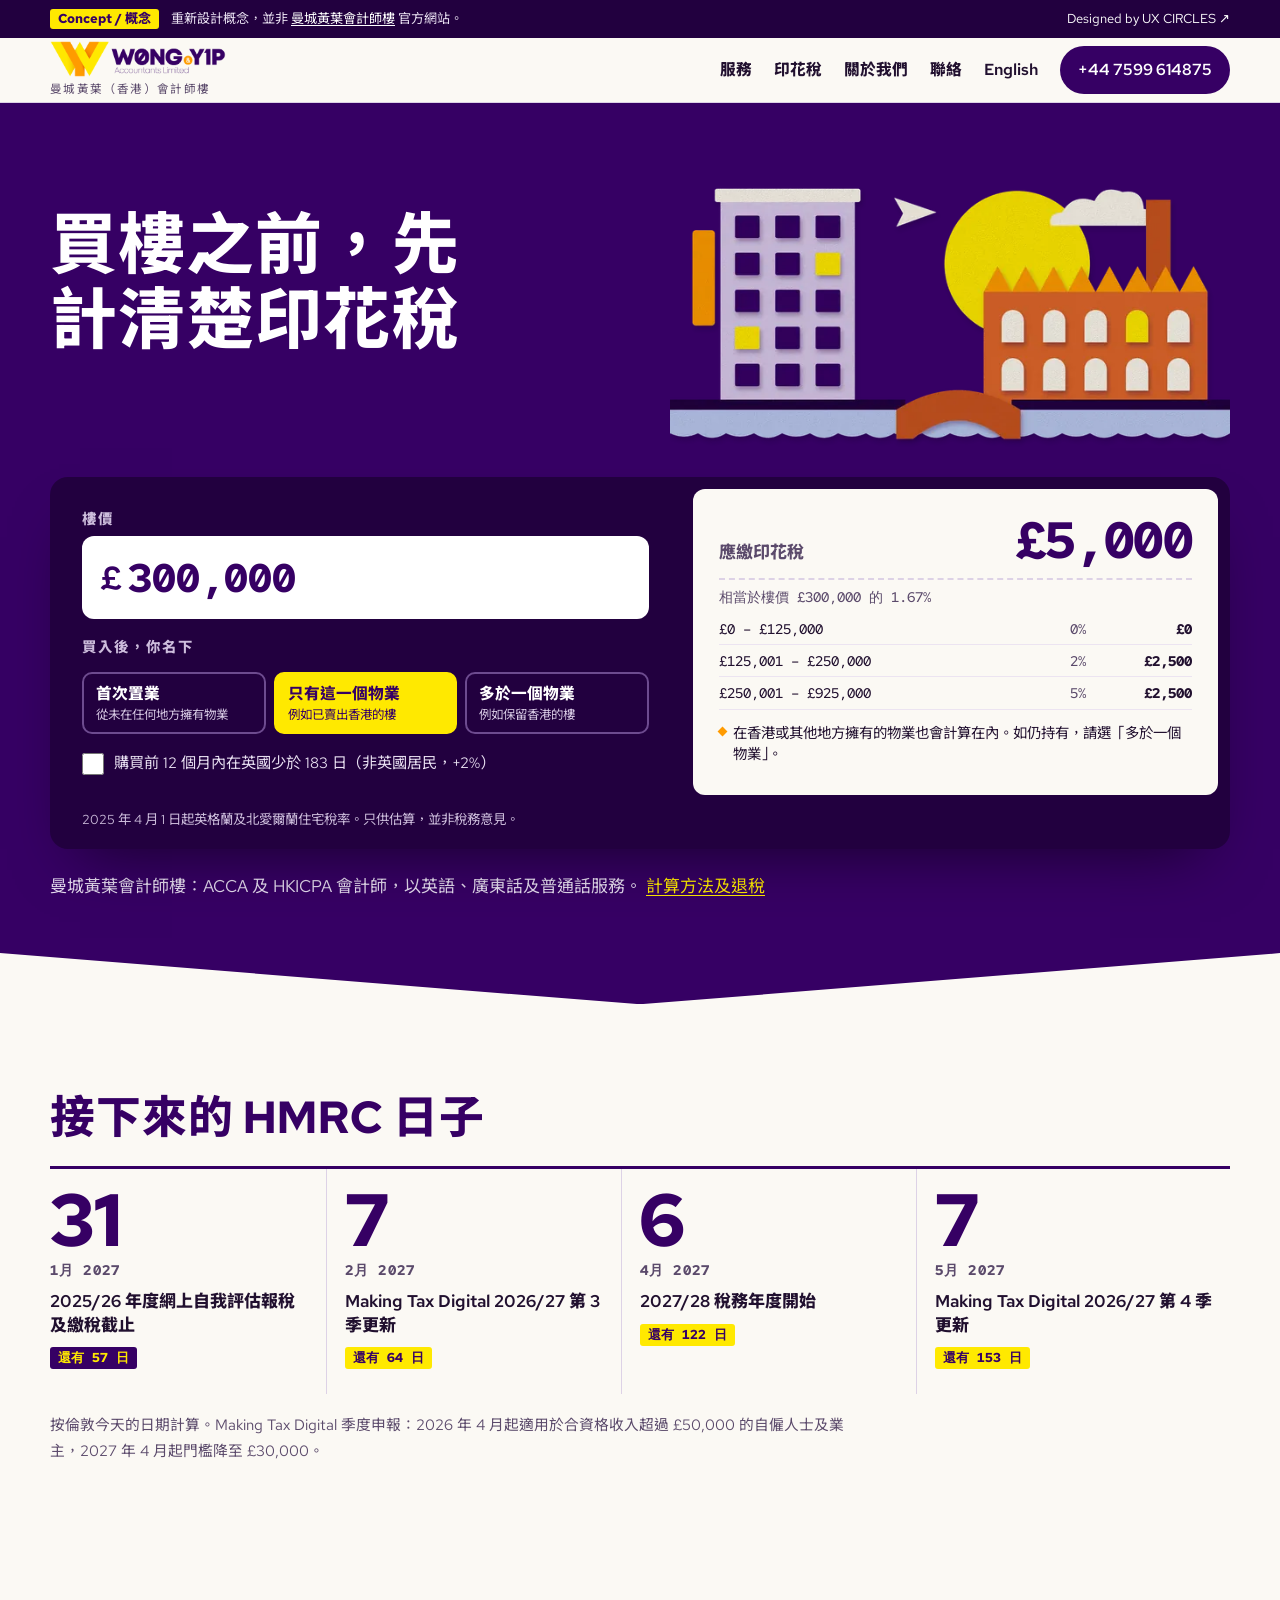
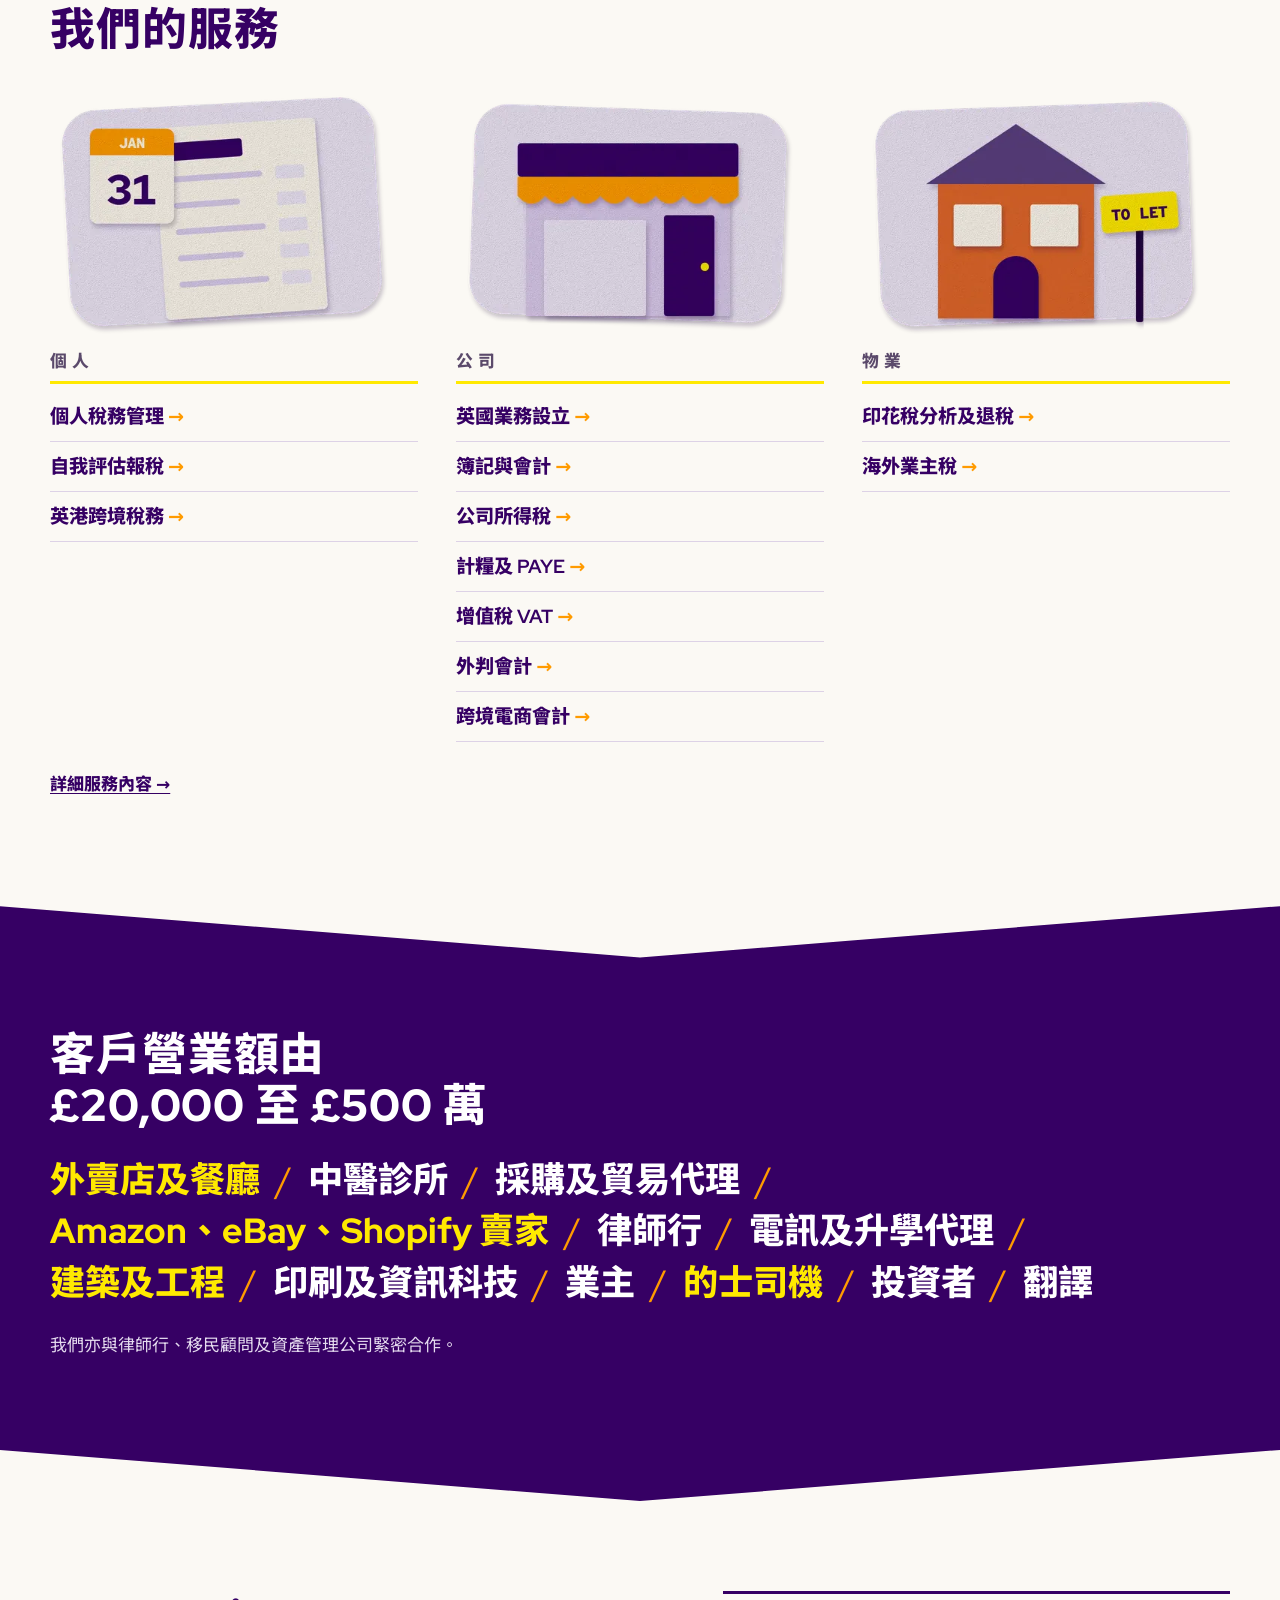
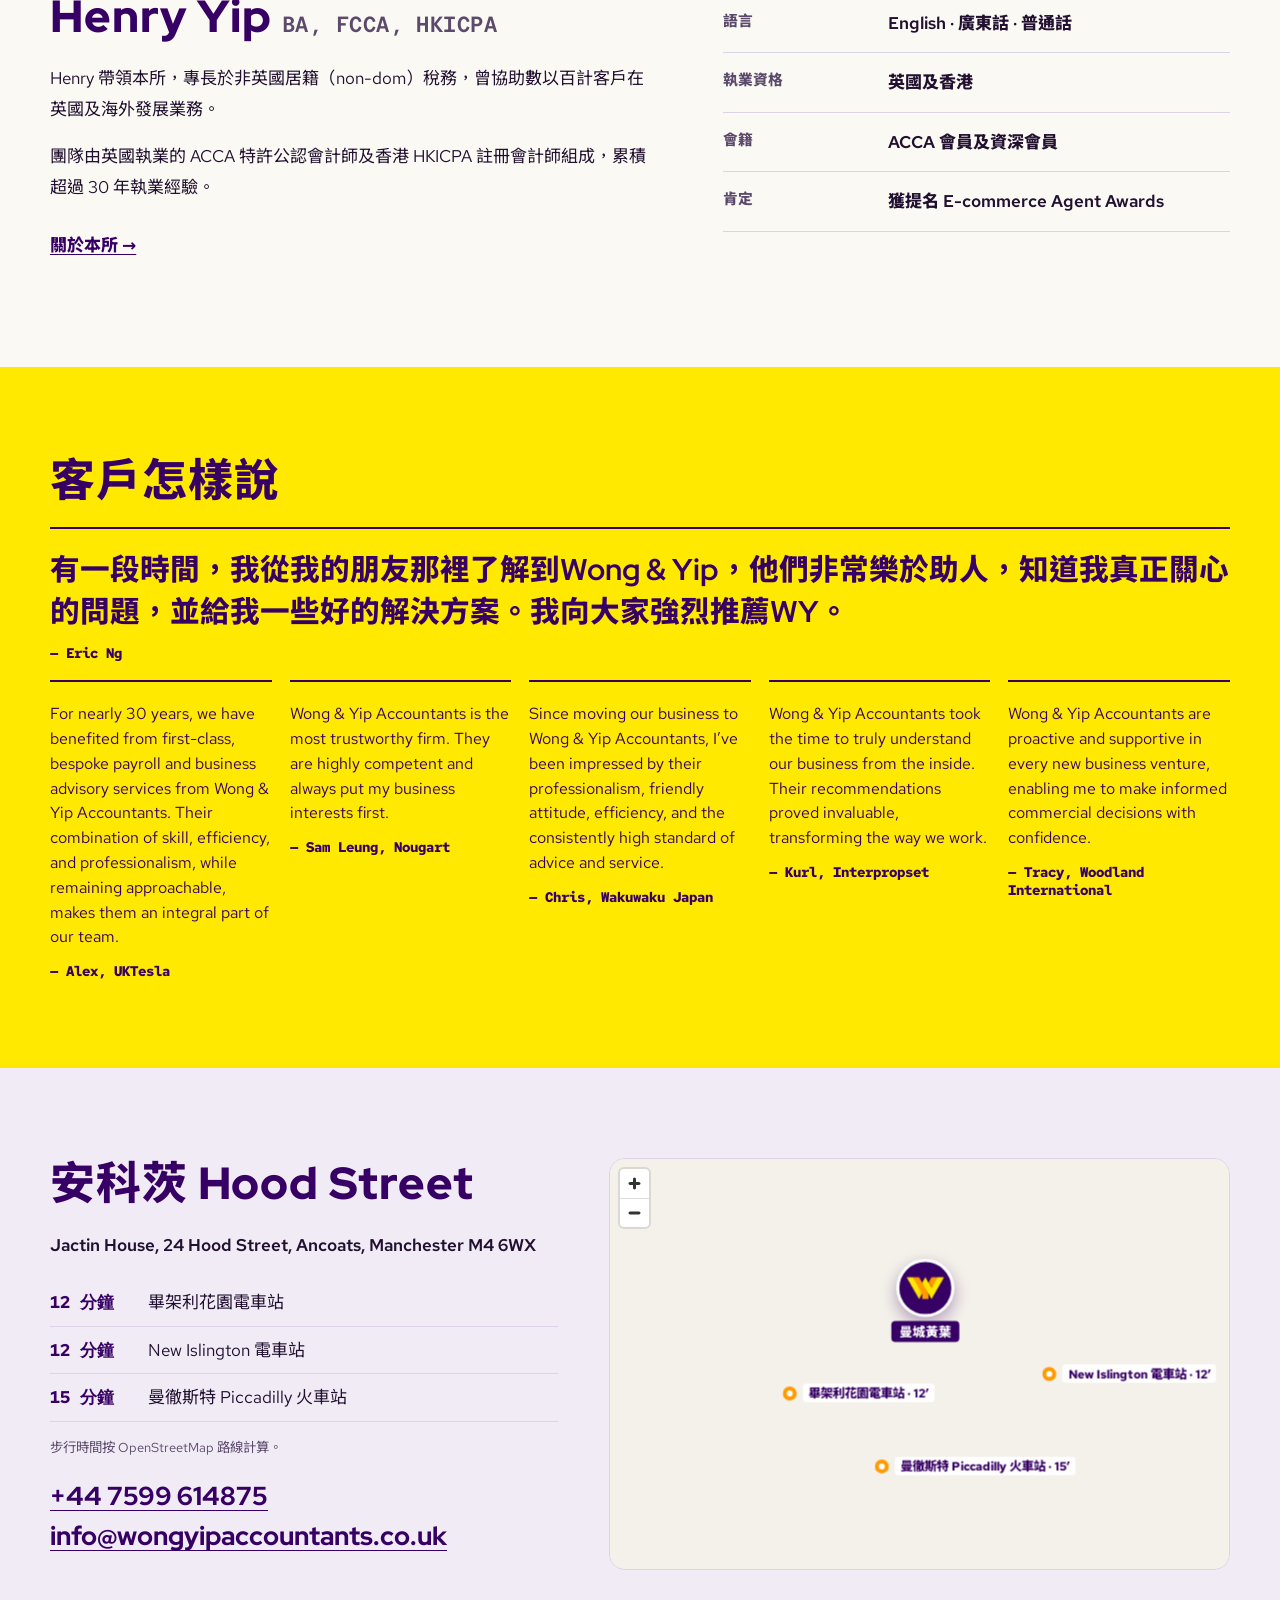
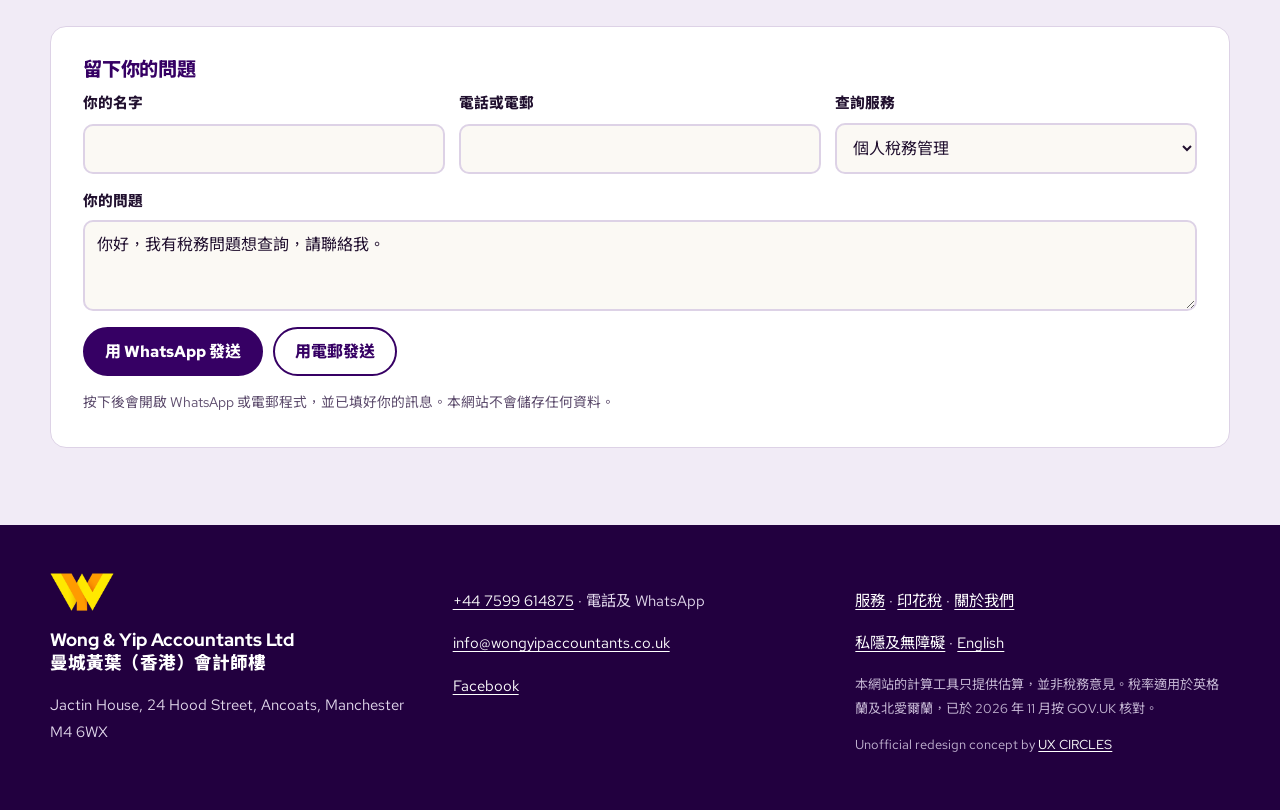
==== index.html @ 3d297b09 "Concept bar: one line on phones, matching the other concepts Co-Authored-By: Claude Opus 5.5 <norepl" ====
<!doctype html>
<html lang="zh-Hant-HK">
<head>
<meta charset="utf-8">
<meta name="viewport" content="width=device-width, initial-scale=1">
<meta name="robots" content="noindex, nofollow">
<title>曼城黃葉（香港）會計師樓 · 印花稅、報稅及會計</title>
<meta name="description" content="位於曼徹斯特 Ancoats 的 ACCA 及 HKICPA 會計師。計算印花稅、查看 HMRC 日子，以英語、廣東話或普通話與我們傾談。">
<link rel="alternate" hreflang="zh-Hant" href="https://uxcircles.github.io/wong-yip/index.html">
<link rel="alternate" hreflang="en" href="https://uxcircles.github.io/wong-yip/en/index.html">
<link rel="icon" type="image/png" href="assets/img/favicon.png">
<link rel="apple-touch-icon" href="assets/img/apple-touch-icon.png">
<meta name="theme-color" content="#360064">
<link rel="preload" href="assets/fonts/redhat-display.woff2" as="font" type="font/woff2" crossorigin>
<link rel="preload" href="assets/fonts/redhat-text.woff2" as="font" type="font/woff2" crossorigin>
<link rel="stylesheet" href="assets/site.css?v=12">
<script defer src="assets/site.js?v=12"></script>
</head>
<body>
<a class="skip" href="#main">跳至內容</a>
<div class="concept" role="note">
  <div class="wrap concept-in">
    <p><span class="concept-tag">Concept / 概念</span><span class="concept-long">重新設計概念，並非 <a href="https://www.wongyipaccountants.co.uk/">曼城黃葉會計師樓</a> 官方網站。</span></p>
    <a class="concept-by" href="https://ux-circles.com/professionals"><span class="concept-by-txt">Designed by </span>UX CIRCLES ↗</a>
  </div>
</div>
<header class="site-head" id="top">
  <div class="wrap head-in">
    <a class="brand" href="index.html" aria-label="曼城黃葉會計師樓 首頁">
      <img src="assets/img/logo.png" width="1000" height="205" alt="Wong &amp; Yip Accountants Limited">
      <span class="brand-zh" lang="zh-Hant">曼城黃葉（香港）會計師樓</span>
    </a>
    <nav class="nav" aria-label="主選單"><a href="services.html">服務</a><a href="stamp-duty.html">印花稅</a><a href="about.html">關於我們</a><a href="index.html#contact">聯絡</a></nav>
    <a class="lang" href="en/" lang="en" hreflang="en">English</a>
    <a class="head-call" href="tel:+447599614875">+44 7599 614875</a>
    <button class="menu-btn" type="button" aria-expanded="false" aria-controls="menu">選單</button>
  </div>
  <div class="menu" id="menu" hidden>
    <nav class="wrap" aria-label="選單">
      <a href="services.html">服務</a><a href="stamp-duty.html">印花稅</a><a href="about.html">關於我們</a><a href="index.html#contact">聯絡</a>
      <a href="en/" lang="en">English</a>
      <a href="tel:+447599614875">致電 +44 7599 614875</a>
      <a href="https://wa.me/447599614875">WhatsApp</a>
    </nav>
  </div>
</header>
<main id="main">
<section class="hero hero-home" aria-labelledby="hero-h">
  <div class="wrap hero-in">
    <h1 id="hero-h">買樓之前，先計清楚印花稅</h1>
    <figure class="hero-illo">
      <img src="assets/img/hk-to-manchester-1000.webp" srcset="assets/img/hk-to-manchester-640.webp 640w, assets/img/hk-to-manchester-1000.webp 1000w, assets/img/hk-to-manchester-1600.webp 1600w" sizes="(min-width: 1021px) 560px, 100vw" width="1000" height="540" alt="剪紙插圖：香港唐樓、一架紙飛機，以及 Rochdale 運河旁的 Ancoats 紅磚紡織廠。" fetchpriority="low">
    </figure>
    <form class="tool" id="sdlt" data-sdlt novalidate>
  <div class="tool-in">
    <label class="price">
      <span class="lbl">樓價</span>
      <span class="price-box"><span aria-hidden="true">£</span><input name="price" inputmode="numeric" autocomplete="off" value="300,000" aria-describedby="sdlt-scope"></span>
    </label>
    <fieldset class="seg">
      <legend class="lbl">買入後，你名下</legend>
      <label><input type="radio" name="type" value="ftb"><span>首次置業<small>從未在任何地方擁有物業</small></span></label>
      <label><input type="radio" name="type" value="home" checked><span>只有這一個物業<small>例如已賣出香港的樓</small></span></label>
      <label><input type="radio" name="type" value="add"><span>多於一個物業<small>例如保留香港的樓</small></span></label>
    </fieldset>
    <label class="check"><input type="checkbox" name="nonres"><span>購買前 12 個月內在英國少於 183 日（非英國居民，+2%）</span></label>
  </div>
  <output class="receipt" aria-live="polite" for="sdlt">
    <span class="r-total"><span>應繳印花稅</span><b data-total>£0</b></span>
    <span class="r-eff" data-eff></span>
    <table><caption class="vh">各級稅款</caption><tbody data-rows></tbody></table>
    <span class="r-notes" data-notes></span>
  </output>
  <p class="tool-scope" id="sdlt-scope">2025 年 4 月 1 日起英格蘭及北愛爾蘭住宅稅率。只供估算，並非稅務意見。</p>
</form>
    <p class="hero-foot">曼城黃葉會計師樓：ACCA 及 HKICPA 會計師，以英語、廣東話及普通話服務。 <a href="stamp-duty.html">計算方法及退稅</a></p>
  </div>
</section>

<section class="dates" aria-labelledby="dates-h">
  <div class="wrap">
    <h2 id="dates-h">接下來的 HMRC 日子</h2>
    <ol class="date-stack" data-deadlines aria-live="polite"></ol>
    <p class="dates-note">按倫敦今天的日期計算。Making Tax Digital 季度申報：2026 年 4 月起適用於合資格收入超過 £50,000 的自僱人士及業主，2027 年 4 月起門檻降至 £30,000。</p>
  </div>
</section>

<section class="svc" aria-labelledby="svc-h">
  <div class="wrap">
    <h2 id="svc-h">我們的服務</h2>
    <div class="svc-grid"><div class="svc-col"><img class="spot" src="assets/img/tax-return-480.webp" srcset="assets/img/tax-return-480.webp 480w, assets/img/tax-return-800.webp 800w" sizes="(min-width: 761px) 340px, 90vw" width="480" height="360" loading="lazy" alt="剪紙插圖：一份報稅表和顯示 1 月 31 日的月曆"><h3>個人</h3><ul><li><a href="services.html#tax">個人稅務管理</a></li><li><a href="services.html#sa">自我評估報稅</a></li><li><a href="services.html#cross">英港跨境稅務</a></li></ul></div><div class="svc-col"><img class="spot" src="assets/img/company-480.webp" srcset="assets/img/company-480.webp 480w, assets/img/company-800.webp 800w" sizes="(min-width: 761px) 340px, 90vw" width="480" height="360" loading="lazy" alt="剪紙插圖：一間有簷篷的小店"><h3>公司</h3><ul><li><a href="services.html#setup">英國業務設立</a></li><li><a href="services.html#books">簿記與會計</a></li><li><a href="services.html#ct">公司所得稅</a></li><li><a href="services.html#payroll">計糧及 PAYE</a></li><li><a href="services.html#vat">增值稅 VAT</a></li><li><a href="services.html#outsourced">外判會計</a></li><li><a href="services.html#ecom">跨境電商會計</a></li></ul></div><div class="svc-col"><img class="spot" src="assets/img/landlord-480.webp" srcset="assets/img/landlord-480.webp 480w, assets/img/landlord-800.webp 800w" sizes="(min-width: 761px) 340px, 90vw" width="480" height="360" loading="lazy" alt="剪紙插圖：一間掛著 TO LET 牌的紅磚屋"><h3>物業</h3><ul><li><a href="services.html#sdlt">印花稅分析及退稅</a></li><li><a href="services.html#nrl">海外業主稅</a></li></ul></div></div>
    <p><a class="more" href="services.html">詳細服務內容</a></p>
  </div>
</section>

<section class="inds" aria-labelledby="inds-h">
  <div class="wrap">
    <h2 id="inds-h">客戶營業額由 £20,000 至 £500 萬</h2>
    <ul class="ind-list"><li>外賣店及餐廳</li><li>中醫診所</li><li>採購及貿易代理</li><li>Amazon、eBay、Shopify 賣家</li><li>律師行</li><li>電訊及升學代理</li><li>建築及工程</li><li>印刷及資訊科技</li><li>業主</li><li>的士司機</li><li>投資者</li><li>翻譯</li></ul>
    <p class="inds-note">我們亦與律師行、移民顧問及資產管理公司緊密合作。</p>
  </div>
</section>

<section class="who" aria-labelledby="who-h">
  <div class="wrap who-grid">
    <div>
      <h2 id="who-h">Henry Yip <span class="creds">BA, FCCA, HKICPA</span></h2>
      <p>Henry 帶領本所，專長於非英國居籍（non-dom）稅務，曾協助數以百計客戶在英國及海外發展業務。</p>
      <p>團隊由英國執業的 ACCA 特許公認會計師及香港 HKICPA 註冊會計師組成，累積超過 30 年執業經驗。</p>
      <p><a class="more" href="about.html">關於本所</a></p>
    </div>
    <dl class="facts">
      <div><dt>語言</dt><dd>English · <span lang="yue-Hant">廣東話</span> · <span lang="zh-Hant">普通話</span></dd></div>
      <div><dt>執業資格</dt><dd>英國及香港</dd></div>
      <div><dt>會籍</dt><dd>ACCA 會員及資深會員</dd></div>
      <div><dt>肯定</dt><dd>獲提名 E-commerce Agent Awards</dd></div>
    </dl>
  </div>
</section>

<section class="quotes" aria-labelledby="q-h">
  <div class="wrap">
    <h2 id="q-h">客戶怎樣說</h2>
    <div class="q-row"><figure class="q q-main"><blockquote lang="zh-Hant">有一段時間，我從我的朋友那裡了解到Wong & Yip，他們非常樂於助人，知道我真正關心的問題，並給我一些好的解決方案。我向大家強烈推薦WY。</blockquote><figcaption>Eric Ng</figcaption></figure><figure class="q"><blockquote lang="en">For nearly 30 years, we have benefited from first-class, bespoke payroll and business advisory services from Wong & Yip Accountants. Their combination of skill, efficiency, and professionalism, while remaining approachable, makes them an integral part of our team.</blockquote><figcaption>Alex, UKTesla</figcaption></figure><figure class="q"><blockquote lang="en">Wong & Yip Accountants is the most trustworthy firm. They are highly competent and always put my business interests first.</blockquote><figcaption>Sam Leung, Nougart</figcaption></figure><figure class="q"><blockquote lang="en">Since moving our business to Wong & Yip Accountants, I’ve been impressed by their professionalism, friendly attitude, efficiency, and the consistently high standard of advice and service.</blockquote><figcaption>Chris, Wakuwaku Japan</figcaption></figure><figure class="q"><blockquote lang="en">Wong & Yip Accountants took the time to truly understand our business from the inside. Their recommendations proved invaluable, transforming the way we work.</blockquote><figcaption>Kurl, Interpropset</figcaption></figure><figure class="q"><blockquote lang="en">Wong & Yip Accountants are proactive and supportive in every new business venture, enabling me to make informed commercial decisions with confidence.</blockquote><figcaption>Tracy, Woodland International</figcaption></figure></div>
  </div>
</section>
<section class="contact" id="contact" aria-labelledby="contact-h">
  <div class="wrap contact-grid">
    <div class="contact-text">
      <h2 id="contact-h">安科茨 Hood Street</h2>
      <p class="addr">Jactin House, 24 Hood Street, Ancoats, Manchester M4 6WX</p>
      <ul class="walks"><li><b>12 分鐘</b> 畢架利花園電車站</li><li><b>12 分鐘</b> New Islington 電車站</li><li><b>15 分鐘</b> 曼徹斯特 Piccadilly 火車站</li></ul>
      <p class="walk-note">步行時間按 OpenStreetMap 路線計算。</p>
      <p class="big-links"><a href="tel:+447599614875">+44 7599 614875</a><a href="mailto:info@wongyipaccountants.co.uk">info@wongyipaccountants.co.uk</a></p>
    </div>
    <div class="map" data-map data-src="assets/vendor/maplibre/maplibre-gl.js" data-css="assets/vendor/maplibre/maplibre-gl.css" data-mapjs="assets/map.js?v=12">
      <div class="map-fallback" aria-hidden="true"><img class="chev pin-chev" src="assets/img/mark.png" width="400" height="238" alt="" aria-hidden="true"><span>Jactin House</span></div>
      <script type="application/json" id="map-data">{"home": [-2.2279647, 53.4843944], "routes": [{"name": "畢架利花園電車站", "min": 12, "kind": "tram", "start": [-2.236904, 53.4802768], "coords": [[-2.23692, 53.48027], [-2.23662, 53.48011], [-2.23663, 53.4801], [-2.2366, 53.48009], [-2.23655, 53.48005], [-2.23651, 53.48007], [-2.23648, 53.48008], [-2.23641, 53.48011], [-2.23637, 53.48012], [-2.23629, 53.48016], [-2.23622, 53.48023], [-2.23601, 53.48039], [-2.23597, 53.48041], [-2.23569, 53.48054], [-2.23526, 53.48075], [-2.23525, 53.48076], [-2.23518, 53.48078], [-2.23513, 53.4808], [-2.23504, 53.48083], [-2.23487, 53.48086], [-2.23468, 53.48086], [-2.23461, 53.48086], [-2.23456, 53.48085], [-2.23453, 53.48084], [-2.23427, 53.48099], [-2.23412, 53.48109], [-2.23408, 53.48111], [-2.23406, 53.48113], [-2.23386, 53.48126], [-2.23384, 53.48128], [-2.23382, 53.4813], [-2.23362, 53.48144], [-2.23369, 53.48147], [-2.23367, 53.48149], [-2.23364, 53.4815], [-2.2336, 53.48153], [-2.23358, 53.48155], [-2.23353, 53.48152], [-2.23281, 53.48201], [-2.23281, 53.48204], [-2.23279, 53.48206], [-2.23277, 53.48208], [-2.23271, 53.48213], [-2.2327, 53.48214], [-2.23267, 53.48214], [-2.23251, 53.48224], [-2.23251, 53.48225], [-2.2325, 53.48225], [-2.23249, 53.48226], [-2.23248, 53.48227], [-2.23225, 53.48243], [-2.23224, 53.48244], [-2.23224, 53.48244], [-2.23222, 53.48245], [-2.23222, 53.48246], [-2.23116, 53.48321], [-2.23113, 53.48325], [-2.23109, 53.48327], [-2.23091, 53.4834], [-2.23089, 53.48342], [-2.23087, 53.48344], [-2.23078, 53.4835], [-2.23076, 53.48352], [-2.23076, 53.48353], [-2.23088, 53.4836], [-2.23084, 53.48362], [-2.23081, 53.48364], [-2.23078, 53.48366], [-2.23075, 53.48368], [-2.23069, 53.48371], [-2.23066, 53.48374], [-2.23062, 53.48376], [-2.23055, 53.48372], [-2.23052, 53.48372], [-2.23023, 53.48392], [-2.23021, 53.48393], [-2.23017, 53.48395], [-2.22995, 53.4841], [-2.22993, 53.48412], [-2.22994, 53.48414], [-2.22993, 53.48414], [-2.22991, 53.48415], [-2.22989, 53.48417], [-2.22988, 53.48418], [-2.22986, 53.48418], [-2.22985, 53.48418], [-2.22963, 53.48432], [-2.22959, 53.48435], [-2.22954, 53.48433], [-2.22951, 53.48435], [-2.22948, 53.48436], [-2.22946, 53.48434], [-2.22916, 53.48417], [-2.22857, 53.48436], [-2.22853, 53.48437], [-2.22785, 53.4846], [-2.22784, 53.48459], [-2.22783, 53.48458], [-2.22781, 53.48456], [-2.22779, 53.48455], [-2.22804, 53.48448]]}, {"name": "New Islington 電車站", "min": 12, "kind": "tram", "start": [-2.2197957, 53.4810431], "coords": [[-2.21978, 53.48103], [-2.22012, 53.48086], [-2.22011, 53.48085], [-2.22014, 53.48083], [-2.22017, 53.48085], [-2.2202, 53.48087], [-2.22023, 53.4809], [-2.22025, 53.48093], [-2.22022, 53.48096], [-2.21994, 53.48112], [-2.22019, 53.48127], [-2.22025, 53.48124], [-2.22029, 53.48126], [-2.22043, 53.48136], [-2.22049, 53.48139], [-2.22049, 53.4814], [-2.22098, 53.48121], [-2.22103, 53.48125], [-2.22108, 53.48128], [-2.22111, 53.48132], [-2.22111, 53.48134], [-2.22111, 53.48136], [-2.2211, 53.48139], [-2.22106, 53.48142], [-2.22108, 53.48144], [-2.22119, 53.48151], [-2.22123, 53.48154], [-2.22141, 53.48159], [-2.2218, 53.48188], [-2.22181, 53.48189], [-2.22182, 53.4819], [-2.22185, 53.48193], [-2.22185, 53.48195], [-2.22189, 53.48197], [-2.22197, 53.48204], [-2.22201, 53.48206], [-2.22207, 53.48212], [-2.2224, 53.48235], [-2.22273, 53.48258], [-2.22274, 53.4826], [-2.22274, 53.48262], [-2.22273, 53.48264], [-2.22272, 53.48266], [-2.22271, 53.48267], [-2.22276, 53.4827], [-2.22287, 53.48276], [-2.2231, 53.48289], [-2.22326, 53.48298], [-2.22329, 53.483], [-2.22332, 53.48298], [-2.22335, 53.48297], [-2.22338, 53.48297], [-2.22342, 53.48298], [-2.22401, 53.48325], [-2.22419, 53.48311], [-2.22422, 53.48308], [-2.22435, 53.4831], [-2.2248, 53.48329], [-2.22479, 53.4833], [-2.22483, 53.4833], [-2.22494, 53.48335], [-2.22502, 53.4834], [-2.22506, 53.48344], [-2.22528, 53.48354], [-2.22561, 53.48367], [-2.22564, 53.48368], [-2.22568, 53.48369], [-2.22571, 53.48369], [-2.22576, 53.48369], [-2.22594, 53.4837], [-2.22598, 53.48369], [-2.22598, 53.48371], [-2.22587, 53.48386], [-2.22592, 53.4839], [-2.22595, 53.48393], [-2.22602, 53.484], [-2.22629, 53.48427], [-2.22659, 53.48454], [-2.22661, 53.48457], [-2.22668, 53.48455], [-2.22742, 53.48429], [-2.22747, 53.48434], [-2.22748, 53.48433], [-2.22751, 53.48432], [-2.22754, 53.48431], [-2.22756, 53.4843], [-2.22779, 53.48455], [-2.22804, 53.48448]]}, {"name": "曼徹斯特 Piccadilly 火車站", "min": 15, "kind": "rail", "start": [-2.2308334, 53.4774198], "coords": [[-2.23079, 53.47741], [-2.23079, 53.47742], [-2.23069, 53.47757], [-2.23092, 53.47765], [-2.23101, 53.47768], [-2.23125, 53.47777], [-2.2314, 53.47781], [-2.2314, 53.47781], [-2.23156, 53.47787], [-2.23165, 53.4779], [-2.23172, 53.47794], [-2.23174, 53.47795], [-2.23178, 53.47799], [-2.23181, 53.47806], [-2.23183, 53.47815], [-2.23185, 53.47824], [-2.23186, 53.47833], [-2.23193, 53.47844], [-2.23197, 53.4785], [-2.23206, 53.47856], [-2.23221, 53.47866], [-2.2323, 53.4787], [-2.23241, 53.47879], [-2.23247, 53.47885], [-2.23251, 53.4789], [-2.23253, 53.47894], [-2.23256, 53.47898], [-2.23257, 53.479], [-2.2326, 53.47904], [-2.23263, 53.47907], [-2.23263, 53.47908], [-2.23264, 53.47909], [-2.23271, 53.47917], [-2.23307, 53.47962], [-2.23309, 53.47963], [-2.2331, 53.47966], [-2.23311, 53.47966], [-2.23326, 53.4798], [-2.23344, 53.47998], [-2.23346, 53.48], [-2.23347, 53.48001], [-2.23348, 53.48002], [-2.2335, 53.48005], [-2.23383, 53.48035], [-2.23405, 53.48056], [-2.23419, 53.48067], [-2.23426, 53.48073], [-2.23427, 53.48073], [-2.23431, 53.48076], [-2.23429, 53.48078], [-2.234, 53.48101], [-2.23396, 53.48103], [-2.23392, 53.48105], [-2.23339, 53.48127], [-2.23341, 53.48128], [-2.23341, 53.4813], [-2.23341, 53.48134], [-2.23341, 53.48137], [-2.23341, 53.48139], [-2.23337, 53.48144], [-2.23336, 53.48145], [-2.23339, 53.48147], [-2.23332, 53.48151], [-2.2327, 53.48195], [-2.23266, 53.48195], [-2.23264, 53.48196], [-2.23261, 53.48199], [-2.23257, 53.48202], [-2.23255, 53.48204], [-2.23255, 53.48206], [-2.23211, 53.48237], [-2.23211, 53.48237], [-2.2321, 53.48238], [-2.23208, 53.4824], [-2.23207, 53.4824], [-2.23156, 53.48276], [-2.23156, 53.48276], [-2.23155, 53.48276], [-2.23153, 53.48278], [-2.23152, 53.48278], [-2.23098, 53.48318], [-2.23096, 53.48319], [-2.23094, 53.48321], [-2.23063, 53.48342], [-2.23057, 53.48342], [-2.23053, 53.48345], [-2.23049, 53.48347], [-2.23046, 53.4835], [-2.23042, 53.48352], [-2.23038, 53.48355], [-2.23035, 53.48357], [-2.23032, 53.48359], [-2.23045, 53.48367], [-2.23045, 53.48369], [-2.23016, 53.48387], [-2.23013, 53.48389], [-2.2301, 53.48391], [-2.23008, 53.48392], [-2.23006, 53.48393], [-2.22987, 53.48406], [-2.22985, 53.48407], [-2.22981, 53.48407], [-2.2298, 53.48406], [-2.22979, 53.48407], [-2.22977, 53.48408], [-2.22974, 53.4841], [-2.22974, 53.48411], [-2.22975, 53.48413], [-2.22949, 53.4843], [-2.22951, 53.48431], [-2.22954, 53.48433], [-2.22951, 53.48435], [-2.22948, 53.48436], [-2.22946, 53.48434], [-2.22916, 53.48417], [-2.22857, 53.48436], [-2.22853, 53.48437], [-2.22785, 53.4846], [-2.22784, 53.48459], [-2.22783, 53.48458], [-2.22781, 53.48456], [-2.22779, 53.48455], [-2.22804, 53.48448]]}], "label": "曼城黃葉", "mark": "assets/img/mark.png"}</script>
    </div>
  </div>
  <div class="wrap">
    <form class="ask" data-ask novalidate>
      <h3>留下你的問題</h3>
      <div class="ask-grid">
        <label>你的名字<input name="name" autocomplete="name" required></label>
        <label>電話或電郵<input name="reach" autocomplete="tel" required></label>
        <label>查詢服務<select name="topic"><option>個人稅務管理</option><option>自我評估報稅</option><option>英港跨境稅務</option><option>英國業務設立</option><option>簿記與會計</option><option>公司所得稅</option><option>計糧及 PAYE</option><option>增值稅 VAT</option><option>外判會計</option><option>跨境電商會計</option><option>印花稅分析及退稅</option><option>海外業主稅</option></select></label>
        <label class="wide">你的問題<textarea name="msg" rows="3" required>你好，我有稅務問題想查詢，請聯絡我。</textarea></label>
      </div>
      <p class="ask-err" data-err hidden>請填寫名字、聯絡方法及問題。</p>
      <div class="ask-btns">
        <button type="submit" name="via" value="wa">用 WhatsApp 發送</button>
        <button type="submit" name="via" value="mail" class="ghost">用電郵發送</button>
      </div>
      <p class="ask-note">按下後會開啟 WhatsApp 或電郵程式，並已填好你的訊息。本網站不會儲存任何資料。</p>
    </form>
  </div>
</section>
</main>
<footer class="foot">
  <div class="wrap foot-grid">
    <div>
      <img class="chev foot-chev" src="assets/img/mark.png" width="400" height="238" alt="" aria-hidden="true">
      <p class="foot-name">Wong &amp; Yip Accountants Ltd<br><span lang="zh-Hant">曼城黃葉（香港）會計師樓</span></p>
      <p>Jactin House, 24 Hood Street, Ancoats, Manchester M4 6WX</p>
    </div>
    <div>
      <p><a href="tel:+447599614875">+44 7599 614875</a> · 電話及 WhatsApp</p>
      <p><a href="mailto:info@wongyipaccountants.co.uk">info@wongyipaccountants.co.uk</a></p>
      <p><a href="https://www.facebook.com/wongyipaccountants">Facebook</a></p>
    </div>
    <div>
      <p><a href="services.html">服務</a> · <a href="stamp-duty.html">印花稅</a> · <a href="about.html">關於我們</a></p>
      <p><a href="privacy.html">私隱及無障礙</a> · <a href="en/" lang="en">English</a></p>
      <p class="foot-small">本網站的計算工具只提供估算，並非稅務意見。稅率適用於英格蘭及北愛爾蘭，已於 2026 年 11 月按 GOV.UK 核對。</p>
      <p class="foot-small">Unofficial redesign concept by <a href="https://ux-circles.com/professionals">UX CIRCLES</a></p>
    </div>
  </div>
</footer>
<nav class="mbar" aria-label="快捷操作">
  <a href="tel:+447599614875">致電</a>
  <a href="https://wa.me/447599614875">WhatsApp</a>
  <a href="mailto:info@wongyipaccountants.co.uk">電郵</a>
</nav>
</body>
</html>
---- assets/site.css ----
/* Wong & Yip concept. Colours from the firm's own logo:
   purple wordmark #360064, yellow chevron #ffe900, orange Y #ff9b00. */
@font-face { font-family: "Red Hat Display"; src: url("fonts/redhat-display.woff2") format("woff2"); font-weight: 400 900; font-display: swap; }
@font-face { font-family: "Red Hat Text"; src: url("fonts/redhat-text.woff2") format("woff2"); font-weight: 400 700; font-display: swap; }
@font-face { font-family: "Red Hat Mono"; src: url("fonts/redhat-mono.woff2") format("woff2"); font-weight: 400 700; font-display: swap; }
@font-face { font-family: "Chiron Hei HK"; src: url("fonts/chiron-hei-hk-400.woff2") format("woff2"); font-weight: 400; font-display: swap; }
@font-face { font-family: "Chiron Hei HK"; src: url("fonts/chiron-hei-hk-800.woff2") format("woff2"); font-weight: 700 900; font-display: swap; }

:root {
  --purple: #360064;
  --purple-2: #4a1680;
  --purple-deep: #22003f;
  --yellow: #ffe900;
  --orange: #ff9b00;
  --paper: #fbf9f4;
  --lilac: #f1ebf6;
  --text: #21102f;
  --muted: #5b4a6b;
  --line: #ddd2e6;
  --display: "Red Hat Display", "Chiron Hei HK", system-ui, sans-serif;
  --body: "Red Hat Text", "Chiron Hei HK", system-ui, sans-serif;
  --mono: "Red Hat Mono", ui-monospace, monospace;
  --head-h: 64px;
  --notch: clamp(22px, 4vw, 56px);
}
*, *::before, *::after { box-sizing: border-box; }
html, body { overflow-x: clip; }
html { scroll-padding-top: calc(var(--head-h) + 12px); -webkit-text-size-adjust: 100%; }
body { margin: 0; background: var(--paper); color: var(--text); font: 400 1.0625rem/1.65 var(--body); }
:lang(zh-Hant) body, html[lang^="zh"] body { line-height: 1.8; }
img { max-width: 100%; height: auto; }
a { color: var(--purple); text-underline-offset: .18em; text-decoration-thickness: 1px; }
a:hover { text-decoration-thickness: 2px; }
:focus-visible { outline: 3px solid var(--orange); outline-offset: 2px; border-radius: 2px; }
h1, h2, h3 { font-family: var(--display); line-height: 1.12; margin: 0 0 .5em; letter-spacing: -.01em; color: var(--purple); text-wrap: balance; }
h1 { font-weight: 900; }
h2 { font-weight: 850; font-size: clamp(1.7rem, 1.2rem + 2.2vw, 2.8rem); }
h3 { font-weight: 800; font-size: 1.2rem; }
html[lang^="zh"] h1, html[lang^="zh"] h2 { letter-spacing: .02em; }
.wrap { width: min(1180px, 100% - 32px); margin-inline: auto; }
.skip { position: absolute; left: 8px; top: -60px; z-index: 50; background: var(--yellow); color: var(--purple); padding: 10px 14px; font-weight: 700; }
.skip:focus { top: 8px; }
.vh { position: absolute; width: 1px; height: 1px; overflow: hidden; clip: rect(0 0 0 0); white-space: nowrap; }

/* concept bar: scrolls away */
.concept { background: var(--purple-deep); color: #ece3f4; font-size: .82rem; line-height: 1.4; }
.concept-in { display: flex; align-items: center; justify-content: space-between; gap: 16px; min-height: 38px; }
.concept-in p { margin: 0; display: flex; align-items: center; gap: 12px; min-width: 0; }
.concept a { color: #fff; }
.concept-tag { background: var(--yellow); color: var(--purple); font-weight: 700; padding: 1px 8px; border-radius: 3px; white-space: nowrap; }
.concept-by { white-space: nowrap; text-decoration: none; }
.concept-by:hover { text-decoration: underline; }

/* header */
.site-head { position: sticky; top: 0; z-index: 30; background: var(--paper); border-bottom: 1px solid var(--line); }
.head-in { display: flex; align-items: center; gap: 22px; min-height: var(--head-h); }
.brand { display: flex; flex-direction: column; text-decoration: none; margin-right: auto; }
.brand img { width: 176px; display: block; }
.brand-zh { font-size: .72rem; color: var(--muted); letter-spacing: .12em; margin-top: 2px; }
.nav { display: flex; gap: 22px; }
.nav a, .lang { font-weight: 600; text-decoration: none; color: var(--text); font-size: .98rem; }
.nav a[aria-current] { box-shadow: inset 0 -3px 0 var(--yellow); }
.nav a:hover, .lang:hover { color: var(--purple); box-shadow: inset 0 -3px 0 var(--orange); }
.head-call { background: var(--purple); color: #fff; text-decoration: none; font-weight: 700; padding: 10px 18px; border-radius: 999px; font-family: var(--display); font-size: 1rem; white-space: nowrap; }
.head-call:hover { background: var(--purple-2); }
.menu-btn { display: none; font: 700 .95rem var(--body); background: none; border: 2px solid var(--purple); color: var(--purple); border-radius: 999px; padding: 8px 16px; min-height: 44px; cursor: pointer; }
.menu { border-top: 1px solid var(--line); background: var(--paper); }
.menu nav { display: grid; padding: 8px 0 16px; }
.menu a { padding: 12px 0; font: 700 1.15rem var(--display); color: var(--purple); text-decoration: none; border-bottom: 1px solid var(--line); }

/* the chevron device */
.chev { display: block; }

/* hero: the calculator is the first screen */
.hero, .page-head { position: relative; background: var(--purple); color: #fff; overflow: hidden;
  clip-path: polygon(0 0, 100% 0, 100% calc(100% - var(--notch)), 50% 100%, 0 calc(100% - var(--notch))); }
.hero { padding: clamp(28px, 4vw, 56px) 0 calc(var(--notch) + clamp(28px, 4vw, 52px)); }
.hero-chev { position: absolute; width: clamp(240px, 36vw, 520px); right: max(-60px, -4vw); top: -4%; opacity: 1; pointer-events: none; }
.hero h1, .page-head h1 { color: #fff; font-size: clamp(2.1rem, 1.3rem + 3.6vw, 4.4rem); max-width: 15ch; position: relative; }
html[lang^="zh"] .hero h1 { max-width: 11em; }
.hero-in { position: relative; }
.hero-foot { margin: 22px 0 0; color: #e5dbef; max-width: 75ch; }
.hero-foot a, .page-head a { color: var(--yellow); }

.page-head { padding: clamp(36px, 6vw, 80px) 0 calc(var(--notch) + clamp(32px, 5vw, 64px)); }
.page-head .lede { font-size: clamp(1.1rem, 1rem + .5vw, 1.35rem); max-width: 46ch; color: #eee6f6; position: relative; }

/* tool */
.tool { display: grid; grid-template-columns: minmax(0, 1.15fr) minmax(0, 1fr); gap: 0; margin-top: clamp(18px, 3vw, 34px); position: relative;
  background: var(--purple-deep); border-radius: 18px; box-shadow: 0 30px 60px -30px rgba(0,0,0,.6); }
.tool-in { padding: clamp(18px, 3vw, 32px); display: grid; gap: 18px; align-content: start; }
.lbl { display: block; font: 700 .82rem var(--body); letter-spacing: .08em; text-transform: uppercase; color: #cdbddc; margin-bottom: 8px; }
html[lang^="zh"] .lbl { letter-spacing: .14em; font-size: .9rem; }
.price-box { display: flex; align-items: center; gap: 6px; background: #fff; border-radius: 12px; padding: 0 16px; border: 3px solid transparent; }
.price-box:focus-within { border-color: var(--yellow); }
.price-box span { font: 800 2rem var(--display); color: var(--purple); }
.price-box input { border: 0; outline: 0; width: 100%; min-width: 0; font: 700 clamp(1.8rem, 1.4rem + 1.4vw, 2.5rem)/1 var(--mono); color: var(--purple); padding: 12px 0; background: transparent; }
.seg { border: 0; padding: 0; margin: 0; min-width: 0; }
.seg { display: grid; grid-template-columns: repeat(3, minmax(0, 1fr)); gap: 8px; }
.seg legend { grid-column: 1 / -1; padding: 0; float: left; width: 100%; }
.seg label { position: relative; }
.seg input { position: absolute; opacity: 0; inset: 0; }
.seg span { display: flex; flex-direction: column; justify-content: center; height: 100%; min-height: 56px; padding: 10px 12px; border-radius: 10px; border: 2px solid #6d4b8f; color: #fff; font-weight: 700; line-height: 1.25; cursor: pointer; font-size: .98rem; }
.seg small { display: block; font-weight: 400; font-size: .78rem; color: #d6c8e3; margin-top: 3px; }
.seg input:checked + span { background: var(--yellow); border-color: var(--yellow); color: var(--purple); }
.seg input:checked + span small { color: var(--purple); }
.seg input:focus-visible + span { outline: 3px solid var(--orange); outline-offset: 2px; }
.check { display: flex; gap: 10px; align-items: flex-start; color: #e9e0f2; font-size: .95rem; line-height: 1.45; cursor: pointer; }
.check input { width: 22px; height: 22px; flex: none; margin: 1px 0 0; accent-color: var(--yellow); }

.receipt { display: flex; flex-direction: column; background: var(--paper); color: var(--text); margin: 12px; border-radius: 12px; padding: clamp(16px, 2.4vw, 26px);
  position: relative; background-image: radial-gradient(circle at 50% 0, transparent 0) ; }
.receipt::after { content: ""; position: absolute; left: 14px; right: 14px; bottom: -6px; height: 12px;
  background: linear-gradient(-45deg, transparent 6px, var(--paper) 0) 0 0 / 12px 12px repeat-x, linear-gradient(45deg, transparent 6px, var(--paper) 0) 0 0 / 12px 12px repeat-x; display: none; }
.r-total { display: flex; justify-content: space-between; align-items: baseline; gap: 12px; flex-wrap: wrap; border-bottom: 2px dashed var(--line); padding-bottom: 10px; }
.r-total span { font-weight: 700; color: var(--muted); }
.r-total b { font: 700 clamp(2.2rem, 1.6rem + 2vw, 3.2rem)/1 var(--mono); color: var(--purple); letter-spacing: -.03em; }
.r-eff { font: 500 .88rem var(--mono); color: var(--muted); margin: 8px 0 6px; }
.receipt table { width: 100%; border-collapse: collapse; font: 500 .9rem/1.35 var(--mono); }
.receipt td { padding: 6px 0; border-bottom: 1px solid #ece4f1; vertical-align: top; }
.receipt td:nth-child(2) { text-align: right; color: var(--muted); padding-inline: 10px; white-space: nowrap; }
.receipt td:last-child { text-align: right; font-weight: 700; white-space: nowrap; }
.r-notes { display: grid; gap: 8px; margin-top: 12px; font-size: .9rem; line-height: 1.5; }
.r-notes p { margin: 0; padding-left: 14px; position: relative; }
.r-notes p::before { content: ""; position: absolute; left: 0; top: .45em; width: 7px; height: 7px; background: var(--orange); transform: rotate(45deg); }
.tool-scope { grid-column: 1 / -1; margin: 0; padding: 0 clamp(18px, 3vw, 32px) 18px; font-size: .84rem; color: #cdbddc; }

/* deadlines */
.dates { padding: clamp(48px, 7vw, 88px) 0 clamp(36px, 5vw, 60px); }
.date-stack { list-style: none; padding: 0; margin: 24px 0 0; display: grid; grid-template-columns: repeat(4, minmax(0, 1fr)); gap: 0; border-top: 3px solid var(--purple); }
.date-stack li { padding: 18px 18px 22px 0; border-right: 1px solid var(--line); margin-right: 18px; }
.date-stack li:last-child { border-right: 0; margin-right: 0; }
.d-day { display: block; font: 900 clamp(3rem, 2.2rem + 3vw, 5rem)/.9 var(--display); color: var(--purple); }
.d-mon { display: block; font: 700 .9rem var(--mono); text-transform: uppercase; letter-spacing: .08em; color: var(--muted); margin: 6px 0 10px; }
.d-what { display: block; font-weight: 600; line-height: 1.4; }
.d-left { display: inline-block; margin-top: 10px; background: var(--yellow); color: var(--purple); font: 700 .82rem var(--mono); padding: 2px 8px; border-radius: 3px; }
.date-stack li:first-child .d-left { background: var(--purple); color: var(--yellow); }
.dates-note { color: var(--muted); font-size: .92rem; max-width: 80ch; margin-top: 18px; }

/* services overview */
.svc { padding: clamp(36px, 5vw, 64px) 0 clamp(56px, 7vw, 96px); }
.svc-grid { display: grid; grid-template-columns: repeat(3, minmax(0, 1fr)); gap: clamp(20px, 3vw, 44px); margin-top: 20px; }
.svc-col h3 { font-size: 1.05rem; text-transform: uppercase; letter-spacing: .1em; color: var(--muted); border-bottom: 3px solid var(--yellow); padding-bottom: 10px; }
html[lang^="zh"] .svc-col h3 { letter-spacing: .3em; }
.svc-col ul { list-style: none; margin: 0; padding: 0; }
.svc-col a { display: block; padding: 12px 0; border-bottom: 1px solid var(--line); font: 700 1.2rem/1.3 var(--display); text-decoration: none; color: var(--purple); }
.svc-col a::after { content: " →"; color: var(--orange); }
.svc-col a:hover { background: var(--lilac); }
.more { font-weight: 700; display: inline-block; margin: 10px 18px 0 0; }
.more::after { content: " →"; }

/* industries: purple band, notched both ends */
.inds { background: var(--purple); color: #fff; padding: calc(var(--notch) + clamp(40px, 6vw, 72px)) 0 calc(var(--notch) + clamp(40px, 6vw, 72px));
  clip-path: polygon(0 0, 50% var(--notch), 100% 0, 100% calc(100% - var(--notch)), 50% 100%, 0 calc(100% - var(--notch))); }
.inds h2 { color: #fff; max-width: 22ch; }
.ind-list { list-style: none; padding: 0; margin: 26px 0 0; display: flex; flex-wrap: wrap; gap: 4px 0; font: 800 clamp(1.3rem, 1rem + 1.6vw, 2.2rem)/1.35 var(--display); }
.ind-list li::after { content: "/"; color: var(--orange); margin: 0 .45em; font-weight: 400; }
.ind-list li:last-child::after { content: none; }
.ind-list li:nth-child(3n+1) { color: var(--yellow); }
.inds-note { color: #e5dbef; margin-top: 24px; }

/* people */
.who { padding: clamp(56px, 7vw, 96px) 0; }
.who-grid { display: grid; grid-template-columns: minmax(0, 1.2fr) minmax(0, 1fr); gap: clamp(28px, 5vw, 72px); align-items: start; }
.creds { font: 600 .5em var(--mono); color: var(--muted); letter-spacing: .02em; white-space: nowrap; }
.facts { margin: 0; display: grid; gap: 0; border-top: 3px solid var(--purple); }
.facts div { display: grid; grid-template-columns: 9em 1fr; gap: 12px; padding: 14px 0; border-bottom: 1px solid var(--line); }
.facts dt { font-weight: 700; color: var(--muted); font-size: .92rem; }
.facts dd { margin: 0; font-weight: 600; }

/* testimonials on yellow */
.quotes { background: var(--yellow); color: var(--purple); padding: clamp(48px, 7vw, 88px) 0; }
.q-row { display: grid; grid-template-columns: repeat(auto-fit, minmax(200px, 1fr)); gap: 18px; margin-top: 20px; }
.q { margin: 0; padding: 20px 0 0; border-top: 2px solid var(--purple); }
.q blockquote { margin: 0 0 12px; font-size: 1rem; line-height: 1.55; }
.q-main { grid-column: 1 / -1; }
.q-main blockquote { font: 700 clamp(1.25rem, 1rem + 1.2vw, 1.85rem)/1.4 var(--display); max-width: 40em; }
.q figcaption { font: 700 .88rem var(--mono); }
.q figcaption::before { content: "— "; }

/* contact */
.contact { padding: clamp(56px, 7vw, 96px) 0 clamp(48px, 6vw, 80px); background: var(--lilac); }
.contact-grid { display: grid; grid-template-columns: minmax(0, .9fr) minmax(0, 1.1fr); gap: clamp(24px, 4vw, 56px); align-items: stretch; }
.addr { font-weight: 600; }
.walks { list-style: none; padding: 0; margin: 18px 0 6px; }
.walks li { padding: 8px 0; border-bottom: 1px solid var(--line); }
.walks b { display: inline-block; min-width: 5.5em; font-family: var(--mono); color: var(--purple); }
.walk-note { font-size: .84rem; color: var(--muted); }
.big-links { display: grid; gap: 6px; margin-top: 20px; }
.big-links a { font: 800 clamp(1.2rem, 1rem + 1vw, 1.6rem) var(--display); word-break: break-all; }
.map { position: relative; min-height: 380px; border-radius: 16px; overflow: hidden; background: #efe9e0; border: 1px solid var(--line); }
.map-fallback { position: absolute; inset: 0; display: grid; place-content: center; justify-items: center; gap: 8px; font-weight: 700; color: var(--purple);
  background: repeating-linear-gradient(35deg, transparent 0 46px, #e5ddd0 46px 49px), repeating-linear-gradient(-55deg, transparent 0 70px, #e5ddd0 70px 74px), #efe9e0; }
.pin-chev { width: 70px; }
.map .maplibregl-map, .map > .mapbox { position: absolute; inset: 0; }
.map-pin { display: flex; flex-direction: column; align-items: center; cursor: default; }
.map-pin .pin { width: 58px; height: 58px; border-radius: 50%; background: var(--purple); display: grid; place-items: center; box-shadow: 0 6px 16px rgba(54,0,100,.35); border: 3px solid #fff; }
.map-pin .pin img { width: 38px; }
.map-pin .pin-label { margin-top: 4px; background: var(--purple); color: #fff; font: 700 .8rem var(--body); padding: 2px 8px; border-radius: 4px; white-space: nowrap; }
.map-stn { display: flex; align-items: center; gap: 6px; font: 700 .78rem var(--body); color: var(--purple); }
.map-stn .dot { width: 14px; height: 14px; border-radius: 50%; background: #fff; border: 4px solid var(--orange); flex: none; }
.map-stn .t { background: rgba(255,255,255,.92); padding: 1px 6px; border-radius: 4px; white-space: nowrap; }

.ask { margin-top: clamp(32px, 5vw, 56px); background: #fff; border-radius: 16px; padding: clamp(18px, 3vw, 32px); border: 1px solid var(--line); }
.ask-grid { display: grid; grid-template-columns: repeat(3, minmax(0, 1fr)); gap: 14px; }
.ask label { display: grid; gap: 6px; font-weight: 700; font-size: .92rem; }
.ask .wide { grid-column: 1 / -1; }
.ask input, .ask select, .ask textarea { font: 400 1rem var(--body); padding: 12px; border: 2px solid var(--line); border-radius: 10px; background: var(--paper); color: var(--text); min-height: 48px; width: 100%; }
.ask input:focus, .ask select:focus, .ask textarea:focus { border-color: var(--purple); outline: none; }
.ask [aria-invalid="true"] { border-color: #b3261e; }
.ask-err { color: #b3261e; font-weight: 700; }
.ask-btns { display: flex; flex-wrap: wrap; gap: 10px; margin-top: 16px; }
.ask button { font: 700 1rem var(--body); border: 2px solid var(--purple); background: var(--purple); color: #fff; padding: 12px 20px; border-radius: 999px; min-height: 48px; cursor: pointer; }
.ask button.ghost { background: transparent; color: var(--purple); }
.ask button:hover { background: var(--purple-2); color: #fff; }
.ask-note { font-size: .86rem; color: var(--muted); margin-bottom: 0; }

/* services page */
.svc-page { padding: clamp(40px, 6vw, 72px) 0; }
.svc-group { display: grid; grid-template-columns: 14rem minmax(0, 1fr); gap: 24px; padding: 28px 0; border-top: 3px solid var(--purple); }
.svc-group h2 { font-size: clamp(1.5rem, 1.2rem + 1vw, 2rem); }
.svc-items { display: grid; grid-template-columns: repeat(2, minmax(0, 1fr)); gap: 0 32px; }
.svc-item { padding: 6px 0 18px; border-bottom: 1px solid var(--line); margin-bottom: 14px; }
.svc-item h3 { box-shadow: inset 0 -.38em 0 var(--yellow); display: inline; }
.svc-item p { margin: 12px 0 0; }
.fees { background: var(--lilac); border-radius: 12px; padding: 18px 20px; margin-top: 20px; }

/* prose pages */
.prose { padding: clamp(40px, 6vw, 72px) 0; max-width: 820px; }
.prose h2 { margin-top: 1.6em; font-size: clamp(1.5rem, 1.2rem + 1.2vw, 2.2rem); }
.tables { display: grid; grid-template-columns: repeat(2, minmax(0, 1fr)); gap: 20px; margin: 20px 0; }
.rates { width: 100%; border-collapse: collapse; font-size: .95rem; }
.rates caption { text-align: left; font-weight: 800; color: var(--purple); padding-bottom: 8px; font-family: var(--display); }
.rates th, .rates td { text-align: left; padding: 8px 6px 8px 0; border-bottom: 1px solid var(--line); }
.rates thead th { font-size: .8rem; color: var(--muted); border-bottom: 2px solid var(--purple); }
.rates td { font-family: var(--mono); font-weight: 700; }
.rates tbody th { font-family: var(--mono); font-weight: 500; }
details { border-bottom: 1px solid var(--line); }
summary { cursor: pointer; padding: 14px 28px 14px 0; font-weight: 700; color: var(--purple); list-style: none; position: relative; }
summary::-webkit-details-marker { display: none; }
summary::after { content: ""; position: absolute; right: 4px; top: 22px; width: 10px; height: 10px; border-right: 3px solid var(--orange); border-bottom: 3px solid var(--orange); transform: rotate(45deg); transition: transform .2s; }
details[open] summary::after { transform: rotate(-135deg); top: 26px; }
details p { margin-top: 0; }
.src { font-size: .86rem; color: var(--muted); margin-top: 32px; }
.why { display: grid; grid-template-columns: repeat(2, minmax(0, 1fr)); gap: 0 28px; margin: 32px 0; }
.why div { border-top: 3px solid var(--yellow); padding: 14px 0; }
.why dt { font: 800 1.2rem var(--display); color: var(--purple); }
.why dd { margin: 6px 0 0; }
.ticks { padding-left: 0; list-style: none; }
.ticks li { padding: 8px 0 8px 22px; border-bottom: 1px solid var(--line); position: relative; }
.ticks li::before { content: ""; position: absolute; left: 0; top: 1.05em; width: 9px; height: 9px; background: var(--orange); transform: rotate(45deg); }

/* 404 */
.nf { padding: clamp(60px, 10vw, 140px) 0; text-align: center; }
.nf-chev { width: 180px; margin: 0 auto 28px; transform: rotate(180deg); }
.nf h1 { font-size: clamp(2rem, 1.4rem + 3vw, 3.4rem); }

/* footer */
.foot { background: var(--purple-deep); color: #e2d8ec; padding: 48px 0 40px; font-size: .95rem; }
.foot a { color: #fff; }
.foot-grid { display: grid; grid-template-columns: repeat(3, minmax(0, 1fr)); gap: 28px; }
.foot-chev { width: 64px; margin-bottom: 14px; }
.foot-name { font: 800 1.1rem var(--display); color: #fff; }
.foot-small { font-size: .82rem; color: #c3b4d2; }
.mbar { display: none; }

@media (max-width: 1020px) {
  .nav, .head-call { display: none; }
  .menu-btn { display: inline-block; }
  .tool { grid-template-columns: minmax(0, 1fr); }
  .receipt { margin: 0 12px 12px; }
  .date-stack { grid-template-columns: repeat(2, minmax(0, 1fr)); }
  .date-stack li:nth-child(2) { border-right: 0; margin-right: 0; }
  .date-stack li:nth-child(n+3) { border-top: 1px solid var(--line); }
  .who-grid, .contact-grid { grid-template-columns: minmax(0, 1fr); }
  .svc-group { grid-template-columns: minmax(0, 1fr); }
}
@media (max-width: 760px) {
  :root { --head-h: 58px; }
  body { padding-bottom: 64px; font-size: 1rem; }
  .brand img { width: 140px; }
  .brand-zh { font-size: .66rem; letter-spacing: .06em; }
  .head-in { gap: 12px; }
  .concept-long, .concept-by-txt { display: none; }
  .svc-grid, .svc-items, .tables, .why, .foot-grid, .ask-grid { grid-template-columns: minmax(0, 1fr); }
  .hero-chev { width: 150px; right: -30px; top: -10px; opacity: .9; }
  .hero h1 { padding-right: 70px; font-size: clamp(1.75rem, 1.2rem + 3.6vw, 2.4rem); }
  .tool { border-radius: 14px; margin-top: 16px; }
  .tool-in { gap: 14px; padding: 16px; }
  .lbl { margin-bottom: 6px; }
  .seg { gap: 6px; }
  .seg span { padding: 8px; min-height: 52px; font-size: .9rem; }
  .seg small { font-size: .72rem; }
  .check { font-size: .88rem; }
  .receipt { margin: 0 8px 8px; padding: 14px; }
  .tool-scope { padding: 0 16px 14px; }
  .map { min-height: 340px; }
  .mbar { display: grid; grid-template-columns: repeat(3, 1fr); position: fixed; left: 0; right: 0; bottom: 0; z-index: 40; background: var(--purple); border-top: 3px solid var(--yellow); padding-bottom: env(safe-area-inset-bottom); }
  .mbar a { color: #fff; text-align: center; font-weight: 700; padding: 0 4px; min-height: 56px; display: grid; place-items: center; text-decoration: none; border-right: 1px solid rgba(255,255,255,.18); }
  .mbar a:first-child { background: var(--yellow); color: var(--purple); }
  .mbar a:last-child { border-right: 0; }
  body.menu-open .mbar { display: none; }
}
@media (max-width: 400px) {
  .date-stack { grid-template-columns: minmax(0, 1fr); }
  .date-stack li { border-right: 0; margin-right: 0; border-top: 1px solid var(--line); padding-right: 0; }
  .facts div { grid-template-columns: minmax(0, 1fr); gap: 2px; }
  .seg { grid-template-columns: minmax(0, 1fr); }
  .seg span { min-height: 44px; flex-direction: row; align-items: baseline; gap: 6px; flex-wrap: wrap; }
  .seg small { margin: 0; }
}
@media (prefers-reduced-motion: reduce) { *, *::before, *::after { transition: none !important; animation: none !important; scroll-behavior: auto !important; } }

/* home hero: headline beside the paper-cut illustration, calculator below */
.hero-home .hero-in { display: grid; grid-template-columns: minmax(0, 1fr) minmax(0, 560px); grid-template-areas: "h illo" "tool tool" "foot foot"; column-gap: 32px; align-items: center; }
.hero-home h1 { grid-area: h; }
.hero-home .tool { grid-area: tool; }
.hero-home .hero-foot { grid-area: foot; }
.hero-illo { grid-area: illo; margin: -8px 0 -6px; }
.hero-illo img { display: block; width: 100%; height: auto; }
@media (max-width: 1020px) {
  .hero-home .hero-in { grid-template-columns: minmax(0, 1fr); grid-template-areas: "h" "tool" "foot" "illo"; }
  .hero-illo { margin: 26px -8px 0; }
}

/* paper-cut spot illustrations */
.spot { display: block; width: 100%; max-width: 360px; height: auto; margin: 0 0 6px -8px; }
.svc-side .spot { max-width: 230px; margin: 14px 0 0 -6px; }
.nf-art { display: block; width: min(420px, 90%); height: auto; margin: 0 auto 18px; }
@media (max-width: 1020px) {
  .svc-side { display: grid; grid-template-columns: repeat(auto-fill, minmax(150px, 220px)); column-gap: 12px; align-items: end; }
  .svc-side h2 { grid-column: 1 / -1; }
  .svc-side .spot { margin-top: 0; }
}
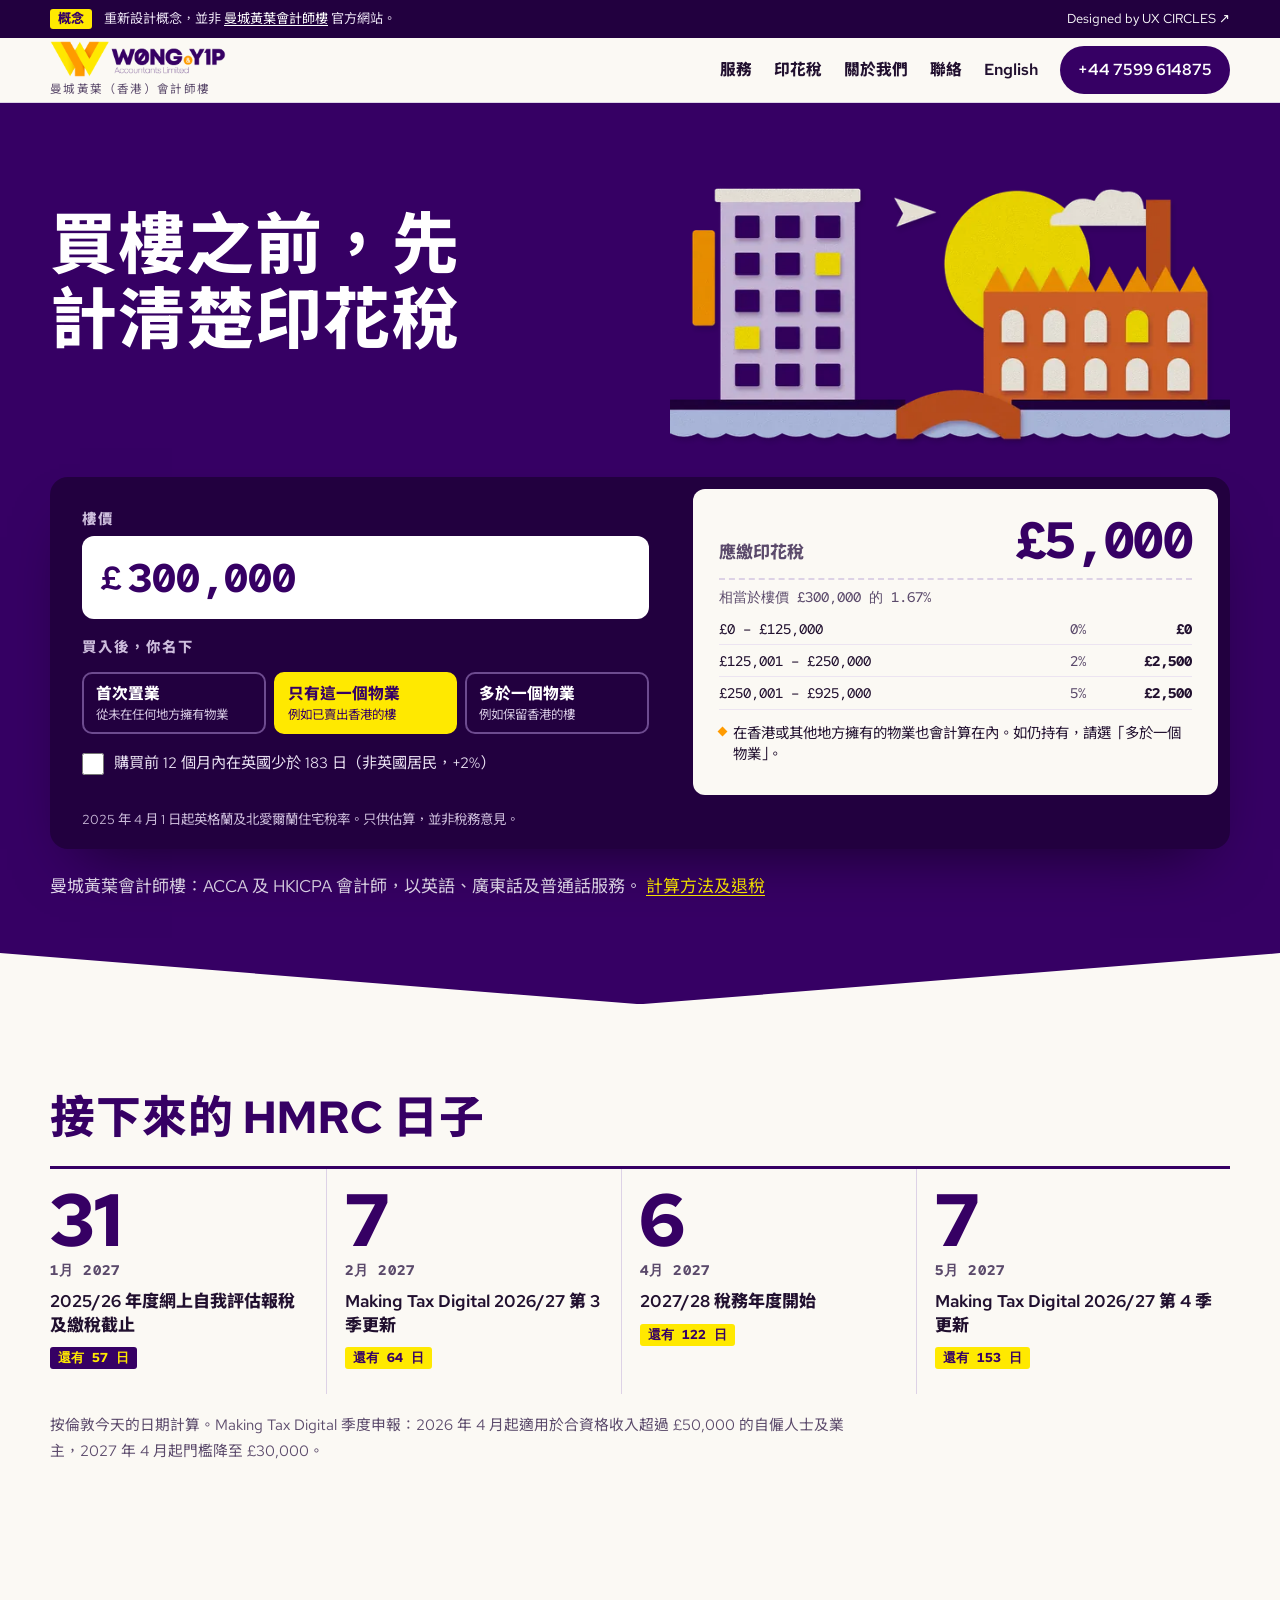
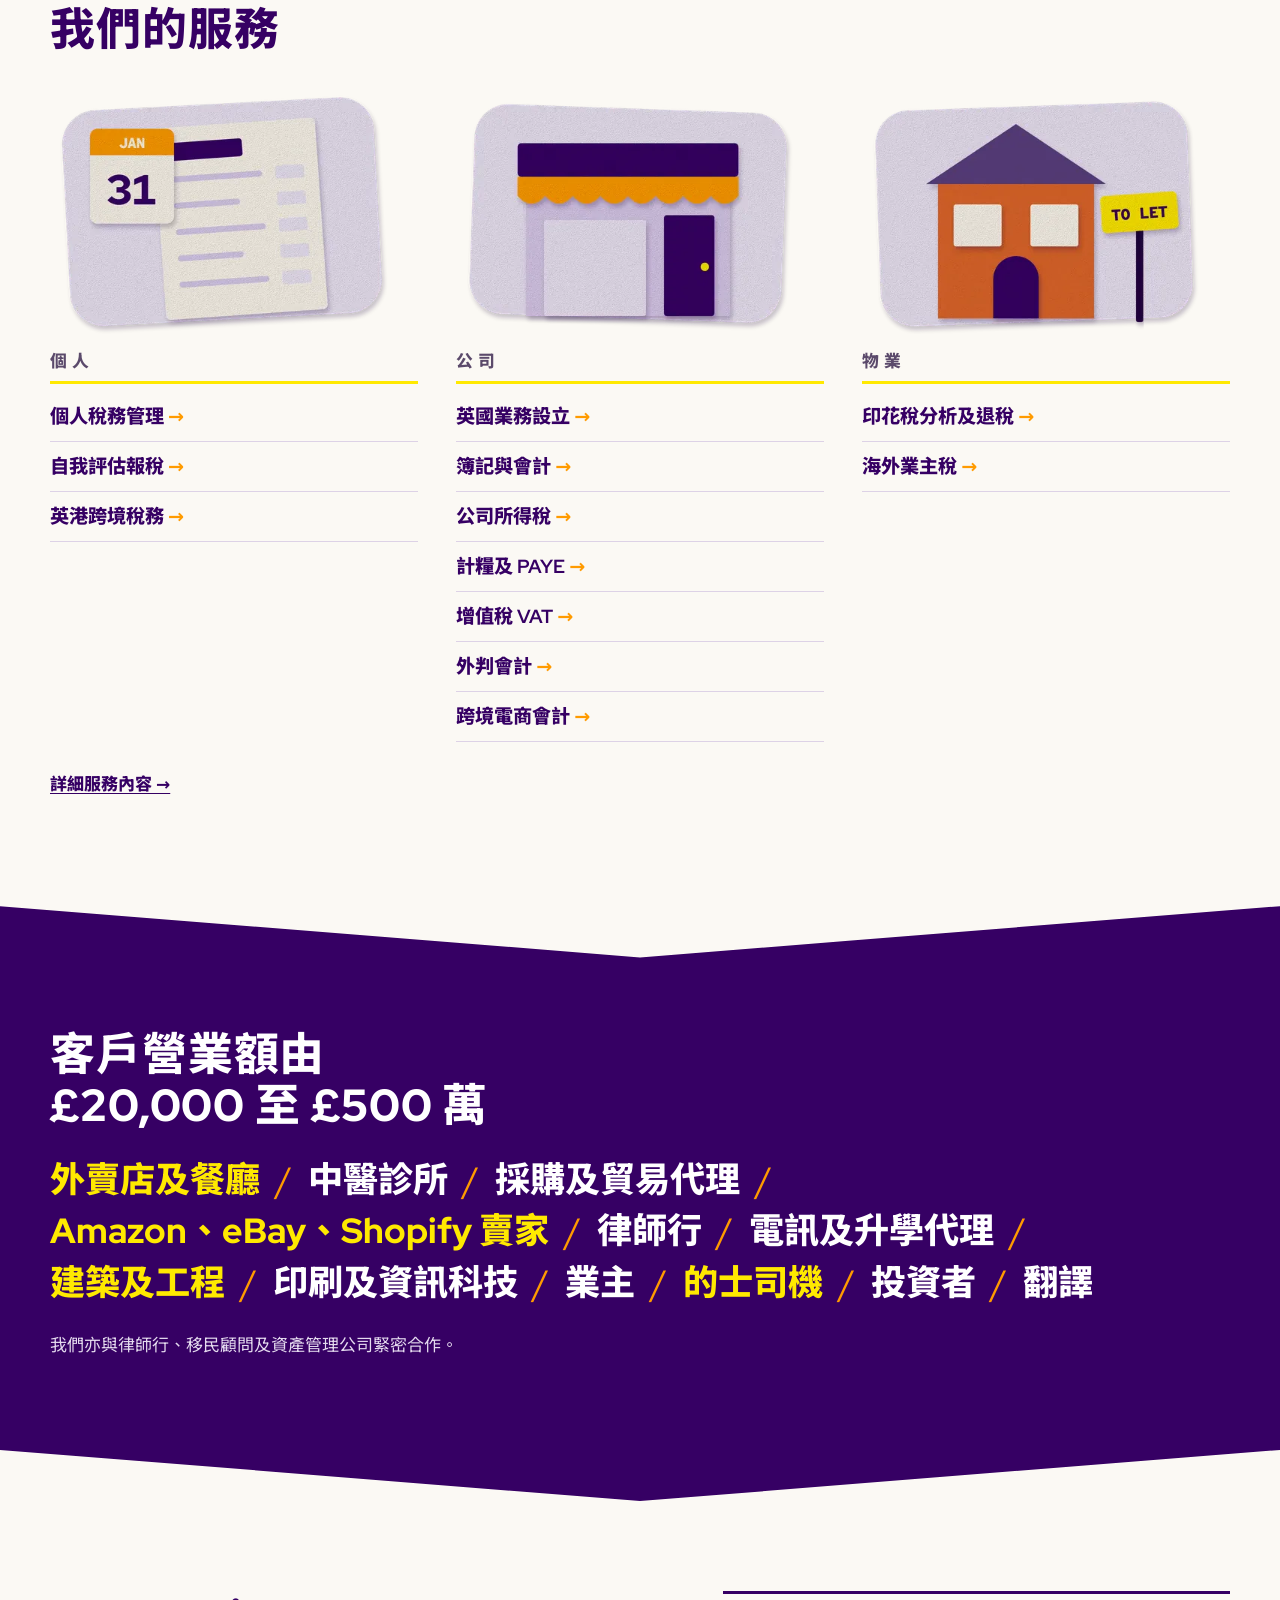
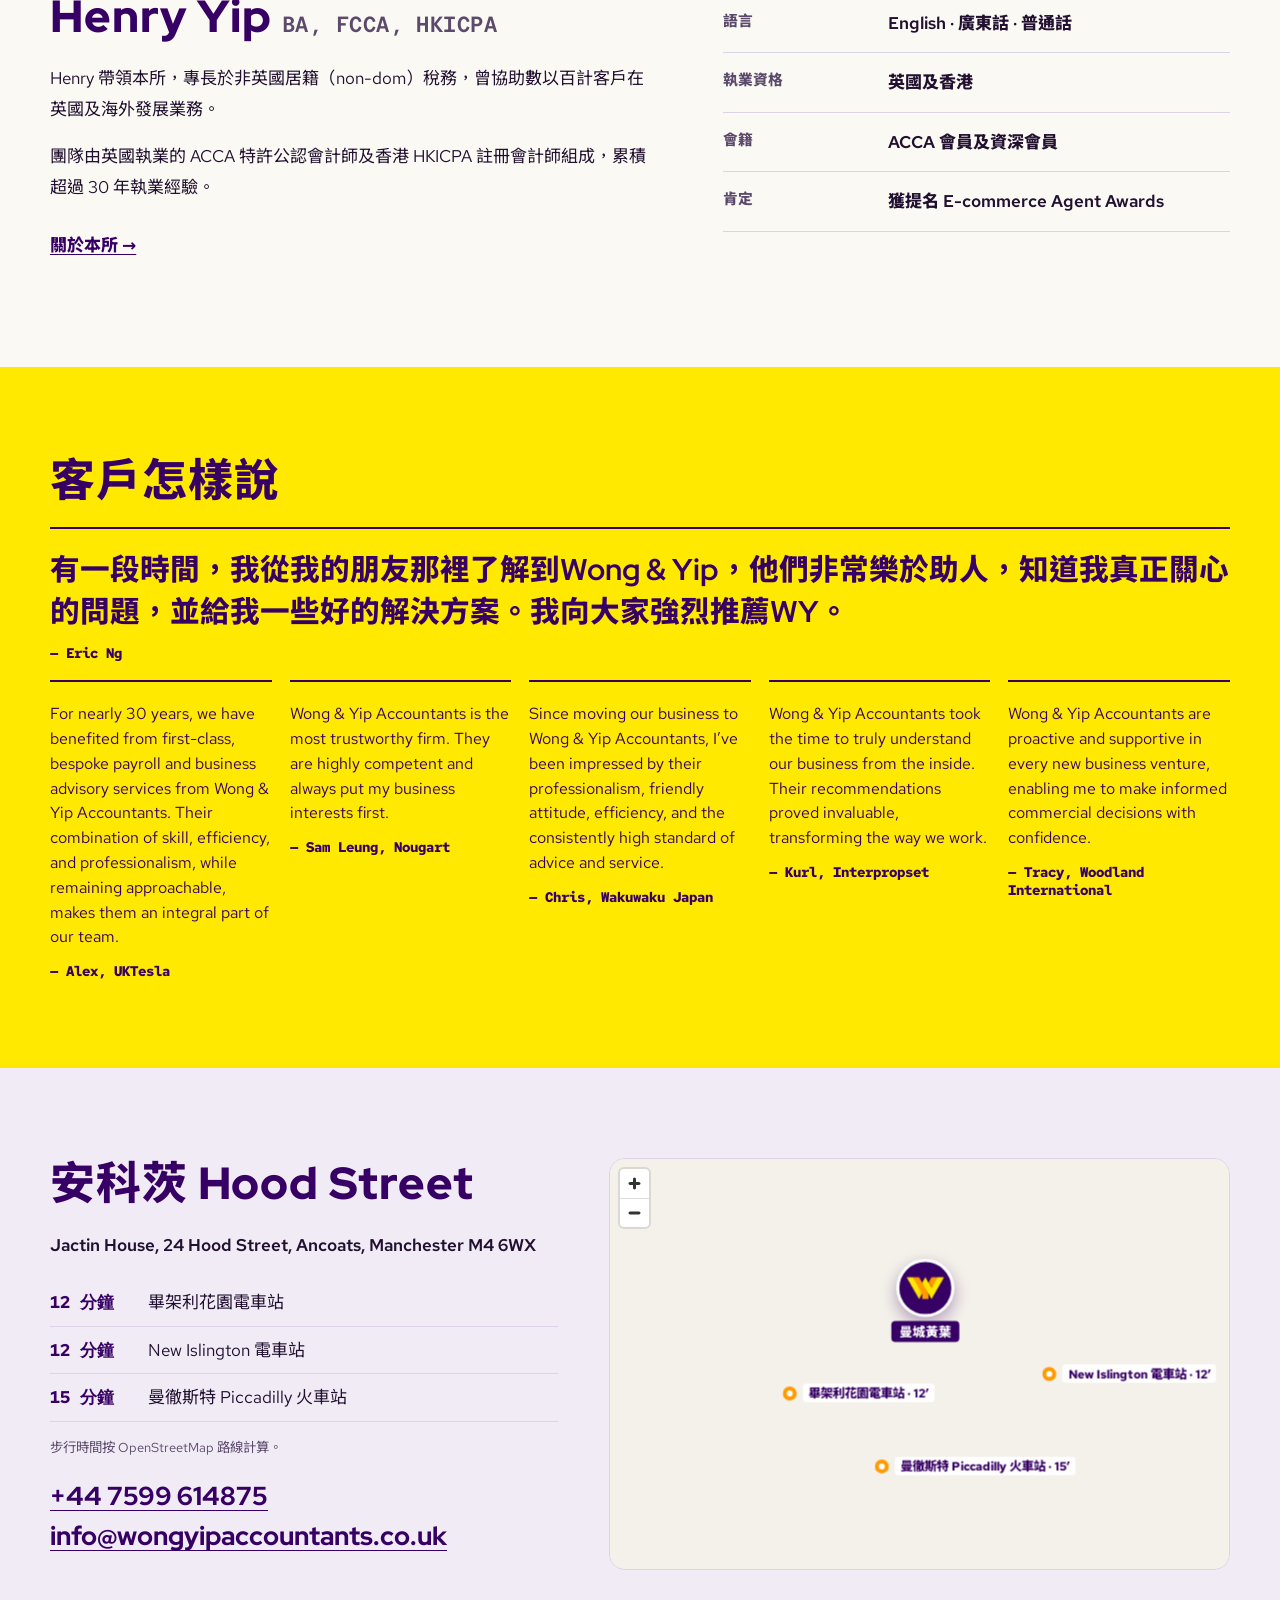
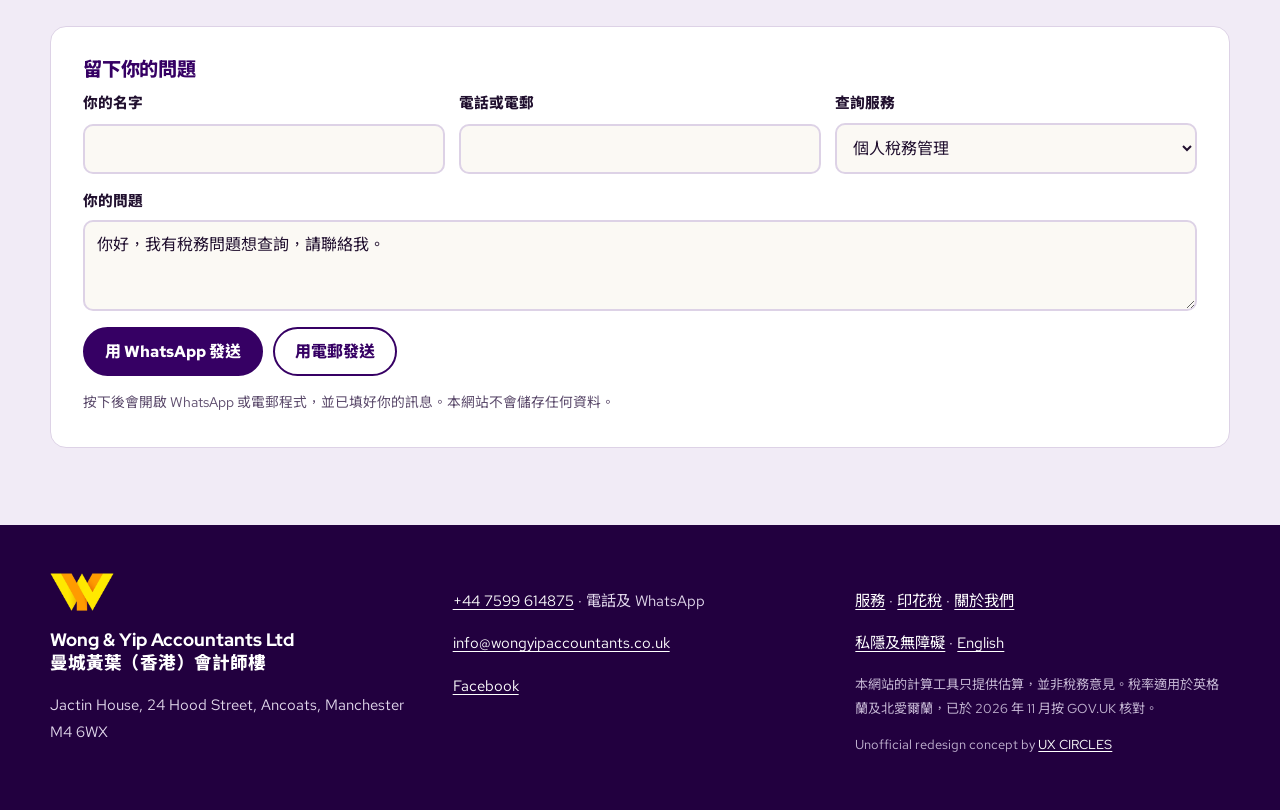
==== commit 512388bc: "Concept tag in the page's own language only Co-Authored-By: Claude Opus 5.5 <noreply@anthropic.com> " ====
--- a/index.html
+++ b/index.html
@@ -13,14 +13,14 @@
 <meta name="theme-color" content="#360064">
 <link rel="preload" href="assets/fonts/redhat-display.woff2" as="font" type="font/woff2" crossorigin>
 <link rel="preload" href="assets/fonts/redhat-text.woff2" as="font" type="font/woff2" crossorigin>
-<link rel="stylesheet" href="assets/site.css?v=12">
-<script defer src="assets/site.js?v=12"></script>
+<link rel="stylesheet" href="assets/site.css?v=14">
+<script defer src="assets/site.js?v=14"></script>
 </head>
 <body>
 <a class="skip" href="#main">跳至內容</a>
 <div class="concept" role="note">
   <div class="wrap concept-in">
-    <p><span class="concept-tag">Concept / 概念</span><span class="concept-long">重新設計概念，並非 <a href="https://www.wongyipaccountants.co.uk/">曼城黃葉會計師樓</a> 官方網站。</span></p>
+    <p><span class="concept-tag">概念</span><span class="concept-long">重新設計概念，並非 <a href="https://www.wongyipaccountants.co.uk/">曼城黃葉會計師樓</a> 官方網站。</span></p>
     <a class="concept-by" href="https://ux-circles.com/professionals"><span class="concept-by-txt">Designed by </span>UX CIRCLES ↗</a>
   </div>
 </div>
@@ -133,7 +133,7 @@
       <p class="walk-note">步行時間按 OpenStreetMap 路線計算。</p>
       <p class="big-links"><a href="tel:+447599614875">+44 7599 614875</a><a href="mailto:info@wongyipaccountants.co.uk">info@wongyipaccountants.co.uk</a></p>
     </div>
-    <div class="map" data-map data-src="assets/vendor/maplibre/maplibre-gl.js" data-css="assets/vendor/maplibre/maplibre-gl.css" data-mapjs="assets/map.js?v=12">
+    <div class="map" data-map data-src="assets/vendor/maplibre/maplibre-gl.js" data-css="assets/vendor/maplibre/maplibre-gl.css" data-mapjs="assets/map.js?v=14">
       <div class="map-fallback" aria-hidden="true"><img class="chev pin-chev" src="assets/img/mark.png" width="400" height="238" alt="" aria-hidden="true"><span>Jactin House</span></div>
       <script type="application/json" id="map-data">{"home": [-2.2279647, 53.4843944], "routes": [{"name": "畢架利花園電車站", "min": 12, "kind": "tram", "start": [-2.236904, 53.4802768], "coords": [[-2.23692, 53.48027], [-2.23662, 53.48011], [-2.23663, 53.4801], [-2.2366, 53.48009], [-2.23655, 53.48005], [-2.23651, 53.48007], [-2.23648, 53.48008], [-2.23641, 53.48011], [-2.23637, 53.48012], [-2.23629, 53.48016], [-2.23622, 53.48023], [-2.23601, 53.48039], [-2.23597, 53.48041], [-2.23569, 53.48054], [-2.23526, 53.48075], [-2.23525, 53.48076], [-2.23518, 53.48078], [-2.23513, 53.4808], [-2.23504, 53.48083], [-2.23487, 53.48086], [-2.23468, 53.48086], [-2.23461, 53.48086], [-2.23456, 53.48085], [-2.23453, 53.48084], [-2.23427, 53.48099], [-2.23412, 53.48109], [-2.23408, 53.48111], [-2.23406, 53.48113], [-2.23386, 53.48126], [-2.23384, 53.48128], [-2.23382, 53.4813], [-2.23362, 53.48144], [-2.23369, 53.48147], [-2.23367, 53.48149], [-2.23364, 53.4815], [-2.2336, 53.48153], [-2.23358, 53.48155], [-2.23353, 53.48152], [-2.23281, 53.48201], [-2.23281, 53.48204], [-2.23279, 53.48206], [-2.23277, 53.48208], [-2.23271, 53.48213], [-2.2327, 53.48214], [-2.23267, 53.48214], [-2.23251, 53.48224], [-2.23251, 53.48225], [-2.2325, 53.48225], [-2.23249, 53.48226], [-2.23248, 53.48227], [-2.23225, 53.48243], [-2.23224, 53.48244], [-2.23224, 53.48244], [-2.23222, 53.48245], [-2.23222, 53.48246], [-2.23116, 53.48321], [-2.23113, 53.48325], [-2.23109, 53.48327], [-2.23091, 53.4834], [-2.23089, 53.48342], [-2.23087, 53.48344], [-2.23078, 53.4835], [-2.23076, 53.48352], [-2.23076, 53.48353], [-2.23088, 53.4836], [-2.23084, 53.48362], [-2.23081, 53.48364], [-2.23078, 53.48366], [-2.23075, 53.48368], [-2.23069, 53.48371], [-2.23066, 53.48374], [-2.23062, 53.48376], [-2.23055, 53.48372], [-2.23052, 53.48372], [-2.23023, 53.48392], [-2.23021, 53.48393], [-2.23017, 53.48395], [-2.22995, 53.4841], [-2.22993, 53.48412], [-2.22994, 53.48414], [-2.22993, 53.48414], [-2.22991, 53.48415], [-2.22989, 53.48417], [-2.22988, 53.48418], [-2.22986, 53.48418], [-2.22985, 53.48418], [-2.22963, 53.48432], [-2.22959, 53.48435], [-2.22954, 53.48433], [-2.22951, 53.48435], [-2.22948, 53.48436], [-2.22946, 53.48434], [-2.22916, 53.48417], [-2.22857, 53.48436], [-2.22853, 53.48437], [-2.22785, 53.4846], [-2.22784, 53.48459], [-2.22783, 53.48458], [-2.22781, 53.48456], [-2.22779, 53.48455], [-2.22804, 53.48448]]}, {"name": "New Islington 電車站", "min": 12, "kind": "tram", "start": [-2.2197957, 53.4810431], "coords": [[-2.21978, 53.48103], [-2.22012, 53.48086], [-2.22011, 53.48085], [-2.22014, 53.48083], [-2.22017, 53.48085], [-2.2202, 53.48087], [-2.22023, 53.4809], [-2.22025, 53.48093], [-2.22022, 53.48096], [-2.21994, 53.48112], [-2.22019, 53.48127], [-2.22025, 53.48124], [-2.22029, 53.48126], [-2.22043, 53.48136], [-2.22049, 53.48139], [-2.22049, 53.4814], [-2.22098, 53.48121], [-2.22103, 53.48125], [-2.22108, 53.48128], [-2.22111, 53.48132], [-2.22111, 53.48134], [-2.22111, 53.48136], [-2.2211, 53.48139], [-2.22106, 53.48142], [-2.22108, 53.48144], [-2.22119, 53.48151], [-2.22123, 53.48154], [-2.22141, 53.48159], [-2.2218, 53.48188], [-2.22181, 53.48189], [-2.22182, 53.4819], [-2.22185, 53.48193], [-2.22185, 53.48195], [-2.22189, 53.48197], [-2.22197, 53.48204], [-2.22201, 53.48206], [-2.22207, 53.48212], [-2.2224, 53.48235], [-2.22273, 53.48258], [-2.22274, 53.4826], [-2.22274, 53.48262], [-2.22273, 53.48264], [-2.22272, 53.48266], [-2.22271, 53.48267], [-2.22276, 53.4827], [-2.22287, 53.48276], [-2.2231, 53.48289], [-2.22326, 53.48298], [-2.22329, 53.483], [-2.22332, 53.48298], [-2.22335, 53.48297], [-2.22338, 53.48297], [-2.22342, 53.48298], [-2.22401, 53.48325], [-2.22419, 53.48311], [-2.22422, 53.48308], [-2.22435, 53.4831], [-2.2248, 53.48329], [-2.22479, 53.4833], [-2.22483, 53.4833], [-2.22494, 53.48335], [-2.22502, 53.4834], [-2.22506, 53.48344], [-2.22528, 53.48354], [-2.22561, 53.48367], [-2.22564, 53.48368], [-2.22568, 53.48369], [-2.22571, 53.48369], [-2.22576, 53.48369], [-2.22594, 53.4837], [-2.22598, 53.48369], [-2.22598, 53.48371], [-2.22587, 53.48386], [-2.22592, 53.4839], [-2.22595, 53.48393], [-2.22602, 53.484], [-2.22629, 53.48427], [-2.22659, 53.48454], [-2.22661, 53.48457], [-2.22668, 53.48455], [-2.22742, 53.48429], [-2.22747, 53.48434], [-2.22748, 53.48433], [-2.22751, 53.48432], [-2.22754, 53.48431], [-2.22756, 53.4843], [-2.22779, 53.48455], [-2.22804, 53.48448]]}, {"name": "曼徹斯特 Piccadilly 火車站", "min": 15, "kind": "rail", "start": [-2.2308334, 53.4774198], "coords": [[-2.23079, 53.47741], [-2.23079, 53.47742], [-2.23069, 53.47757], [-2.23092, 53.47765], [-2.23101, 53.47768], [-2.23125, 53.47777], [-2.2314, 53.47781], [-2.2314, 53.47781], [-2.23156, 53.47787], [-2.23165, 53.4779], [-2.23172, 53.47794], [-2.23174, 53.47795], [-2.23178, 53.47799], [-2.23181, 53.47806], [-2.23183, 53.47815], [-2.23185, 53.47824], [-2.23186, 53.47833], [-2.23193, 53.47844], [-2.23197, 53.4785], [-2.23206, 53.47856], [-2.23221, 53.47866], [-2.2323, 53.4787], [-2.23241, 53.47879], [-2.23247, 53.47885], [-2.23251, 53.4789], [-2.23253, 53.47894], [-2.23256, 53.47898], [-2.23257, 53.479], [-2.2326, 53.47904], [-2.23263, 53.47907], [-2.23263, 53.47908], [-2.23264, 53.47909], [-2.23271, 53.47917], [-2.23307, 53.47962], [-2.23309, 53.47963], [-2.2331, 53.47966], [-2.23311, 53.47966], [-2.23326, 53.4798], [-2.23344, 53.47998], [-2.23346, 53.48], [-2.23347, 53.48001], [-2.23348, 53.48002], [-2.2335, 53.48005], [-2.23383, 53.48035], [-2.23405, 53.48056], [-2.23419, 53.48067], [-2.23426, 53.48073], [-2.23427, 53.48073], [-2.23431, 53.48076], [-2.23429, 53.48078], [-2.234, 53.48101], [-2.23396, 53.48103], [-2.23392, 53.48105], [-2.23339, 53.48127], [-2.23341, 53.48128], [-2.23341, 53.4813], [-2.23341, 53.48134], [-2.23341, 53.48137], [-2.23341, 53.48139], [-2.23337, 53.48144], [-2.23336, 53.48145], [-2.23339, 53.48147], [-2.23332, 53.48151], [-2.2327, 53.48195], [-2.23266, 53.48195], [-2.23264, 53.48196], [-2.23261, 53.48199], [-2.23257, 53.48202], [-2.23255, 53.48204], [-2.23255, 53.48206], [-2.23211, 53.48237], [-2.23211, 53.48237], [-2.2321, 53.48238], [-2.23208, 53.4824], [-2.23207, 53.4824], [-2.23156, 53.48276], [-2.23156, 53.48276], [-2.23155, 53.48276], [-2.23153, 53.48278], [-2.23152, 53.48278], [-2.23098, 53.48318], [-2.23096, 53.48319], [-2.23094, 53.48321], [-2.23063, 53.48342], [-2.23057, 53.48342], [-2.23053, 53.48345], [-2.23049, 53.48347], [-2.23046, 53.4835], [-2.23042, 53.48352], [-2.23038, 53.48355], [-2.23035, 53.48357], [-2.23032, 53.48359], [-2.23045, 53.48367], [-2.23045, 53.48369], [-2.23016, 53.48387], [-2.23013, 53.48389], [-2.2301, 53.48391], [-2.23008, 53.48392], [-2.23006, 53.48393], [-2.22987, 53.48406], [-2.22985, 53.48407], [-2.22981, 53.48407], [-2.2298, 53.48406], [-2.22979, 53.48407], [-2.22977, 53.48408], [-2.22974, 53.4841], [-2.22974, 53.48411], [-2.22975, 53.48413], [-2.22949, 53.4843], [-2.22951, 53.48431], [-2.22954, 53.48433], [-2.22951, 53.48435], [-2.22948, 53.48436], [-2.22946, 53.48434], [-2.22916, 53.48417], [-2.22857, 53.48436], [-2.22853, 53.48437], [-2.22785, 53.4846], [-2.22784, 53.48459], [-2.22783, 53.48458], [-2.22781, 53.48456], [-2.22779, 53.48455], [-2.22804, 53.48448]]}], "label": "曼城黃葉", "mark": "assets/img/mark.png"}</script>
     </div>
--- a/assets/site.css
+++ b/assets/site.css
@@ -306,7 +306,7 @@
   .date-stack li { border-right: 0; margin-right: 0; border-top: 1px solid var(--line); padding-right: 0; }
   .facts div { grid-template-columns: minmax(0, 1fr); gap: 2px; }
   .seg { grid-template-columns: minmax(0, 1fr); }
-  .seg span { min-height: 44px; flex-direction: row; align-items: baseline; gap: 6px; flex-wrap: wrap; }
+  .seg span { min-height: 44px; flex-direction: row; align-items: baseline; align-content: center; gap: 2px 6px; flex-wrap: wrap; }
   .seg small { margin: 0; }
 }
 @media (prefers-reduced-motion: reduce) { *, *::before, *::after { transition: none !important; animation: none !important; scroll-behavior: auto !important; } }
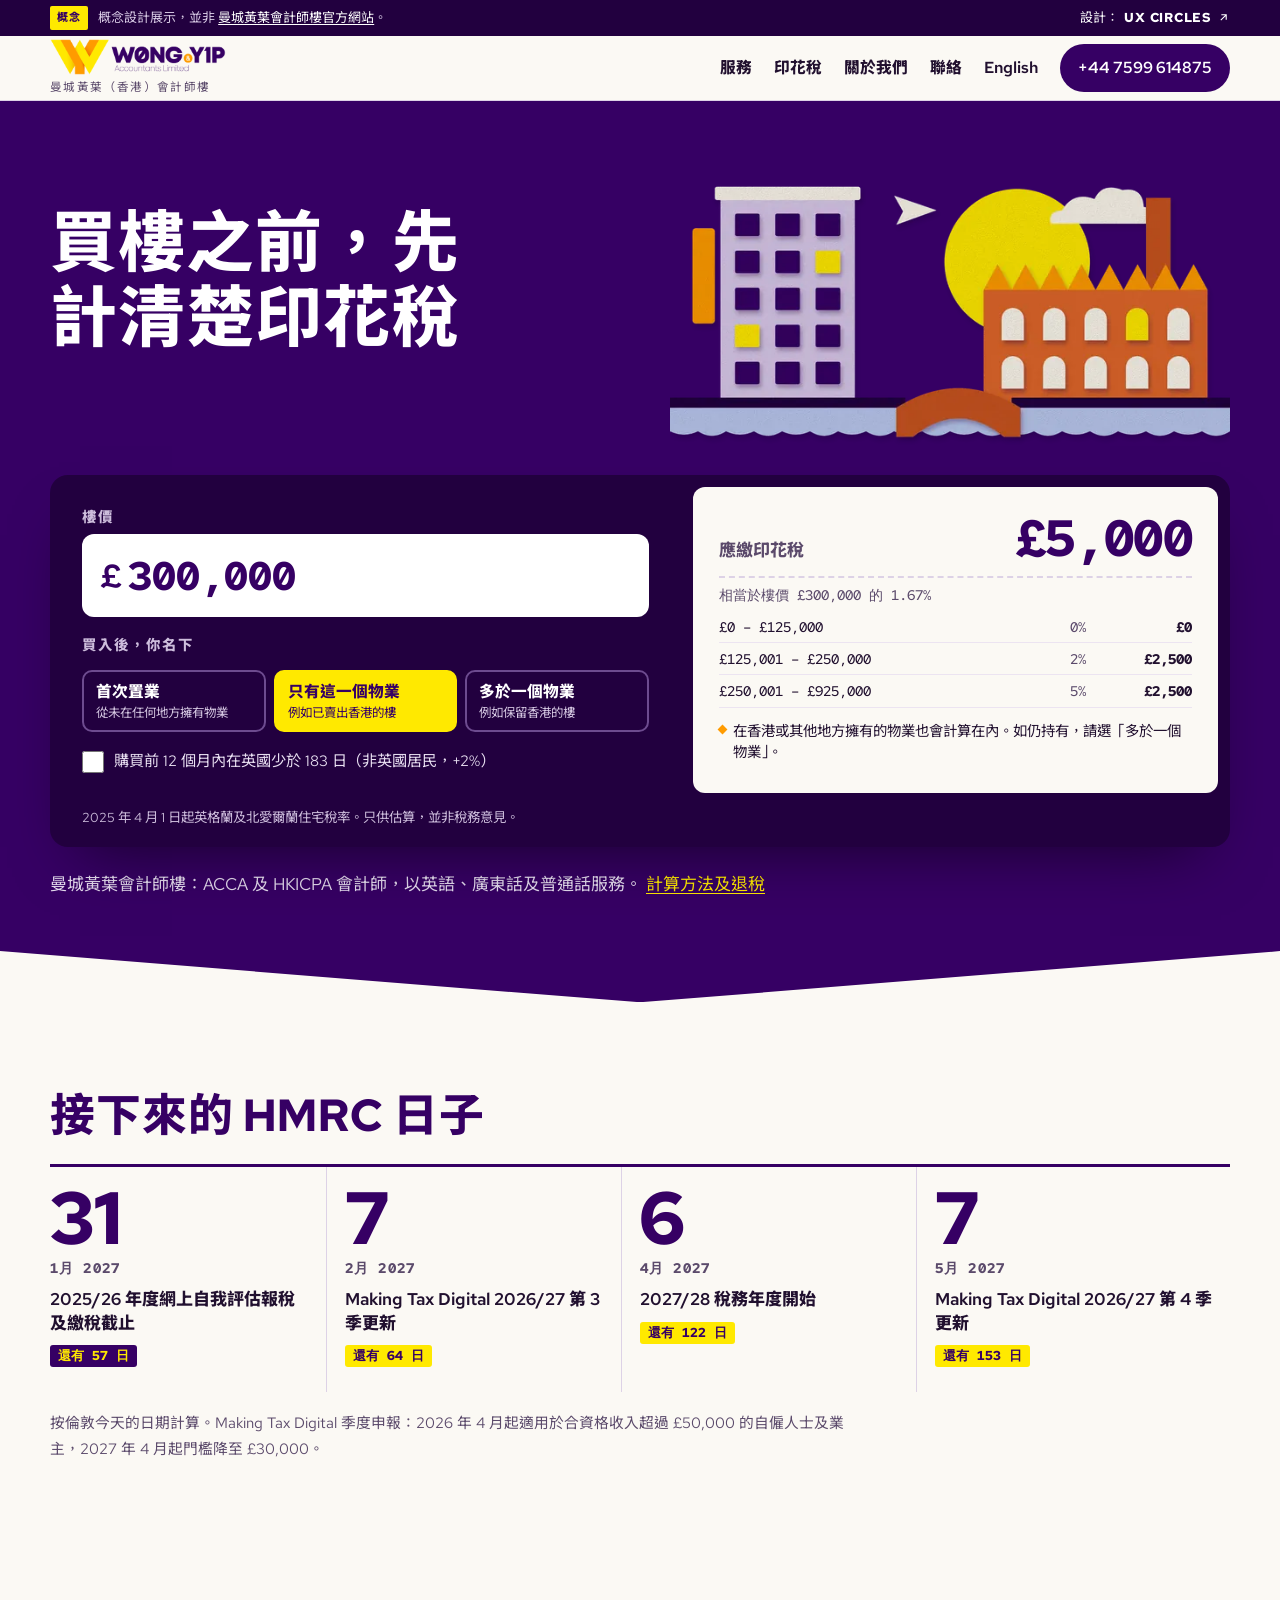
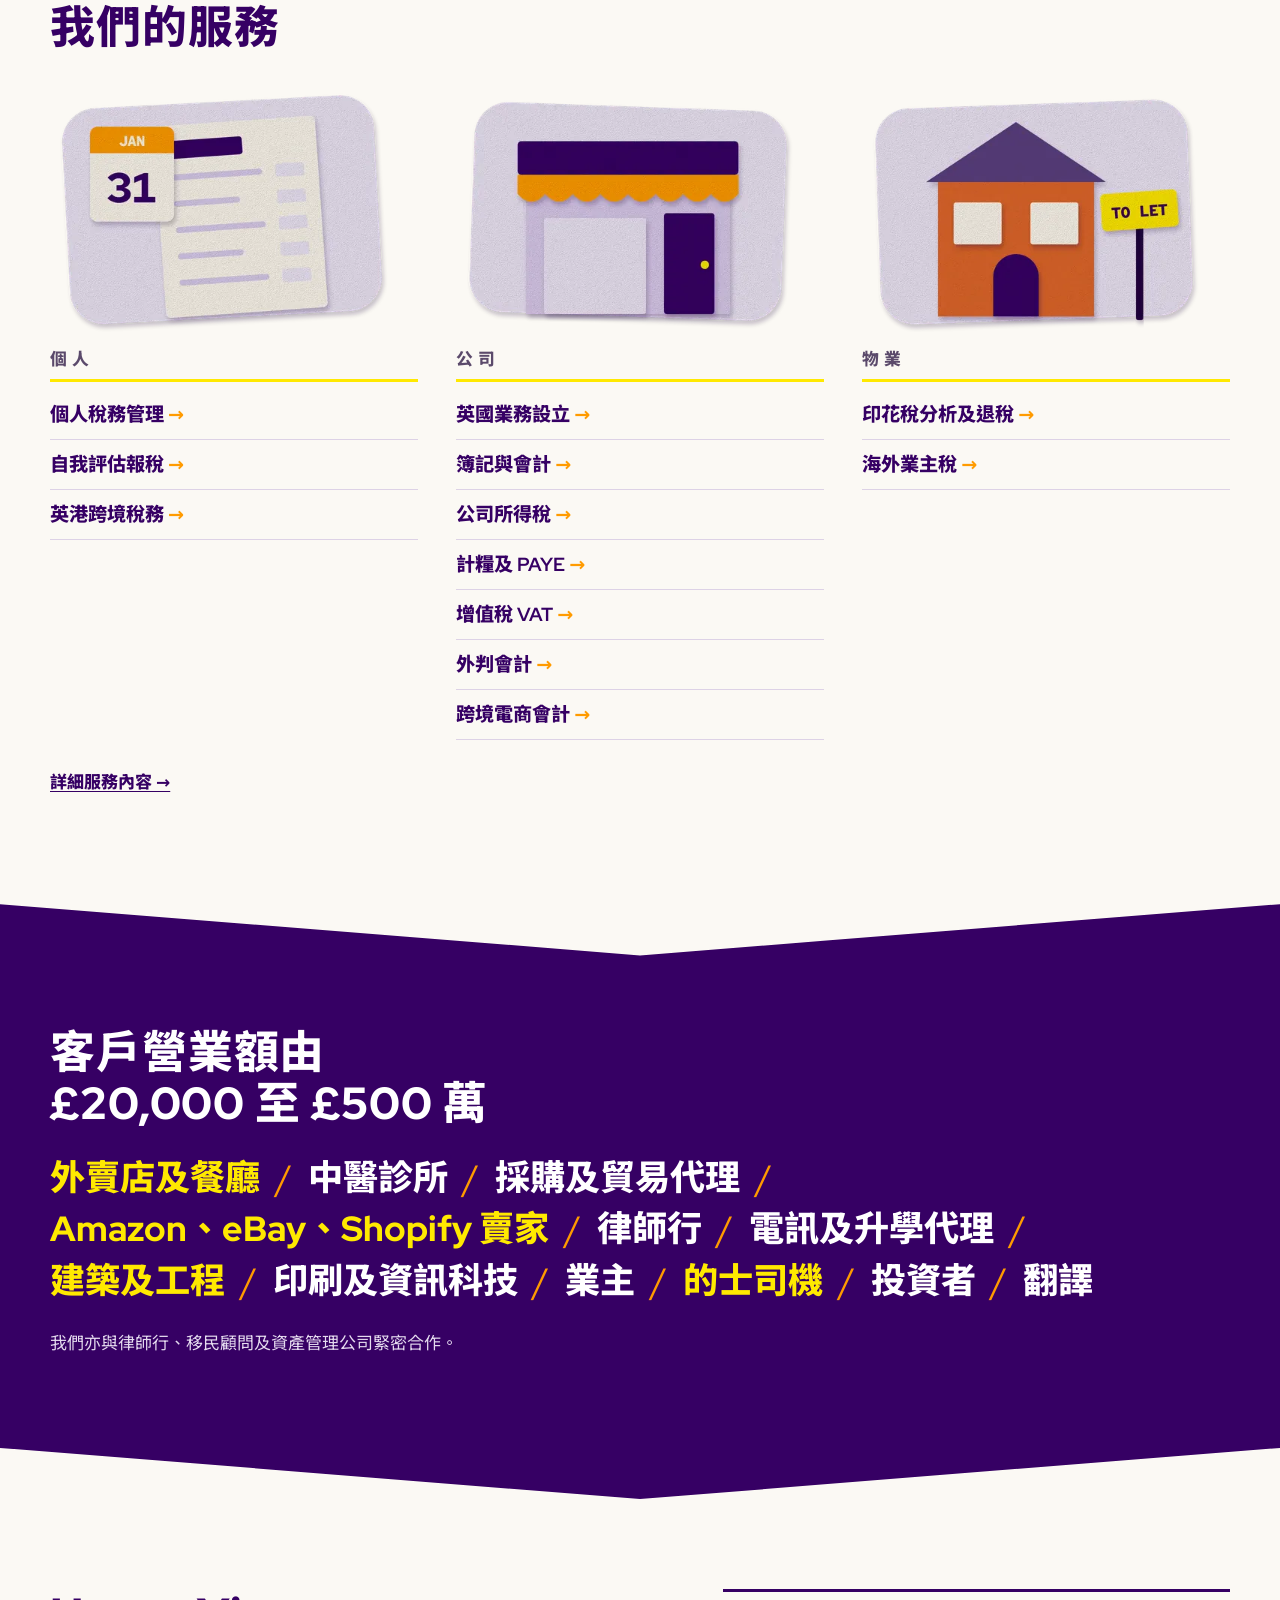
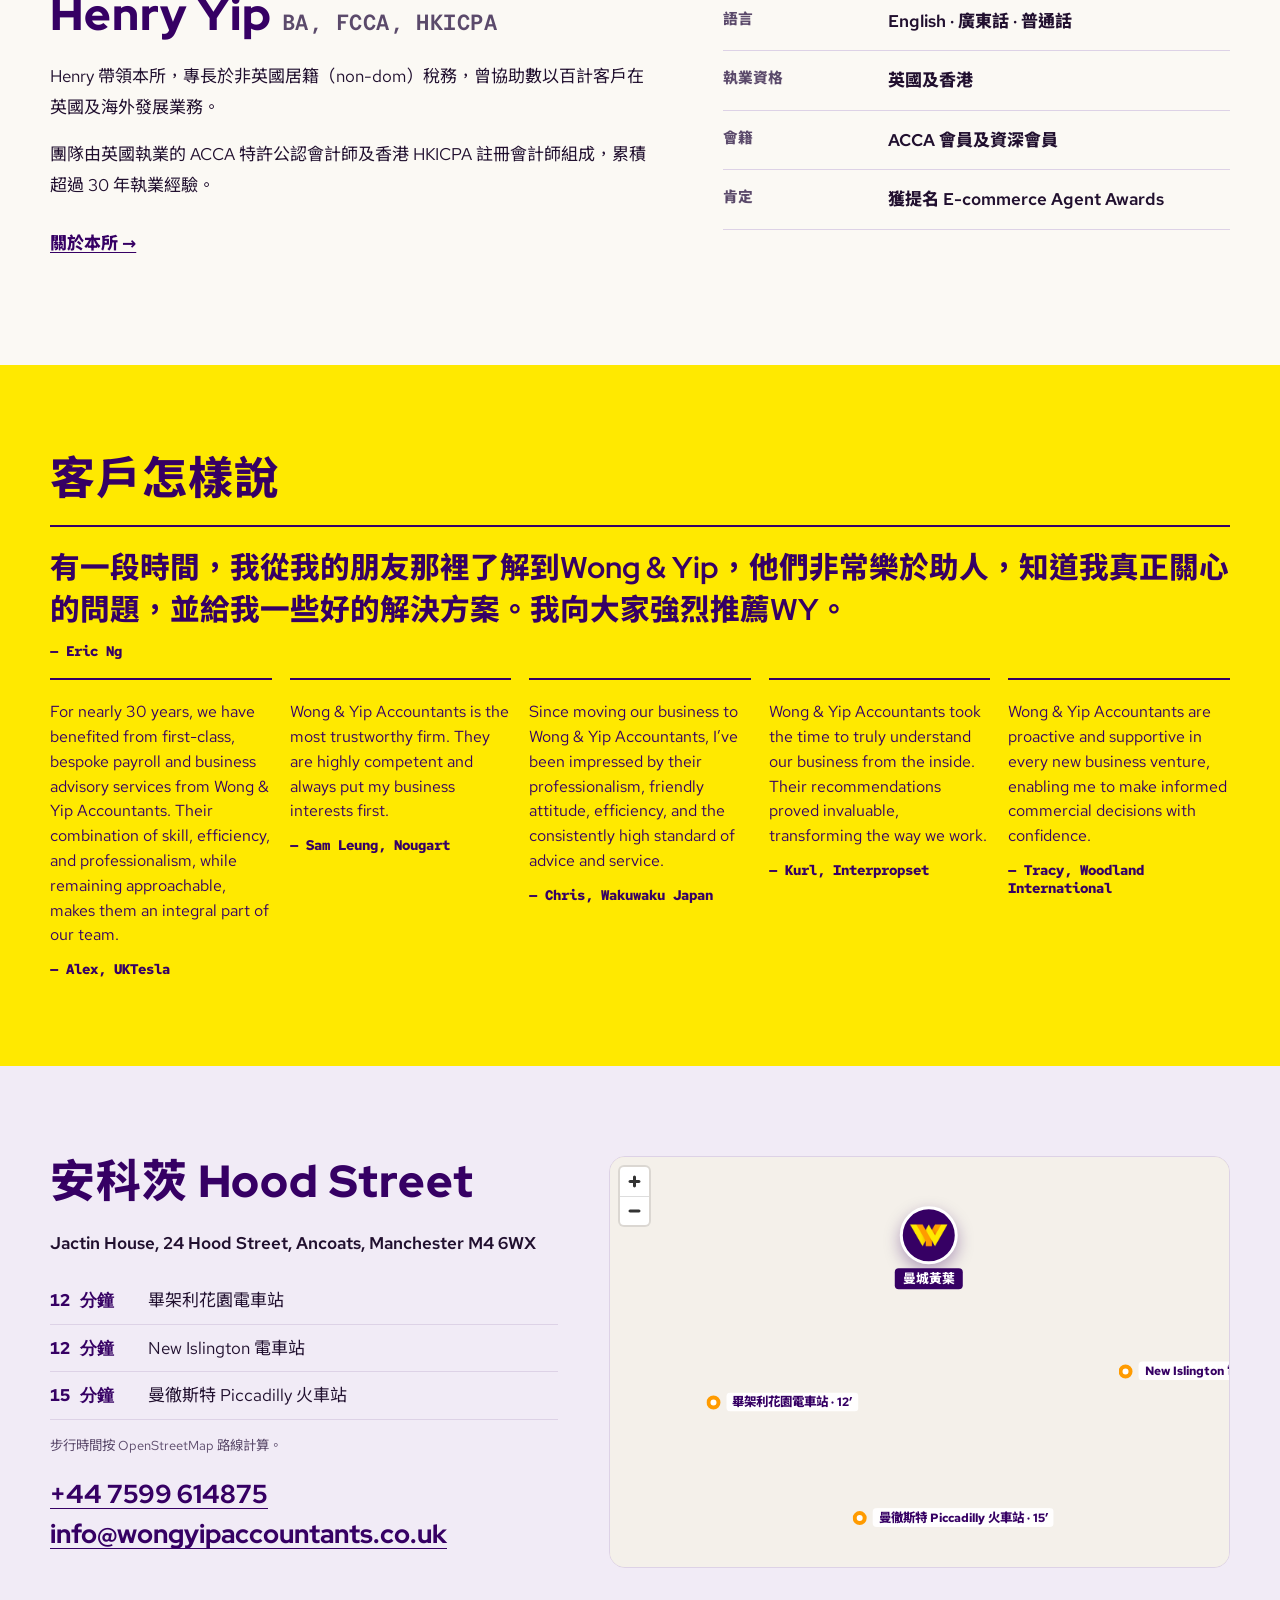
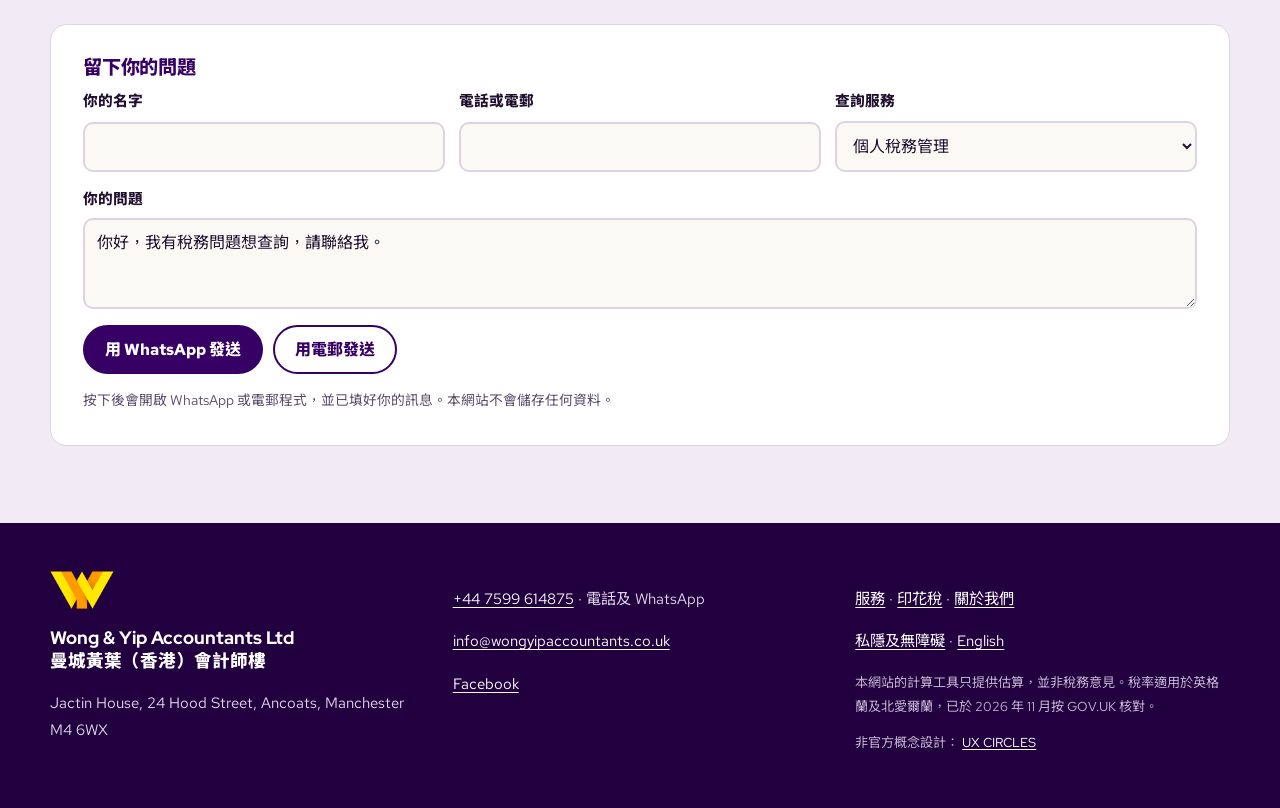
==== commit 47340481: "Concept bar and footer note: same markup, wording and mobile behaviour as the other concepts Co-Auth" ====
--- a/index.html
+++ b/index.html
@@ -13,15 +13,15 @@
 <meta name="theme-color" content="#360064">
 <link rel="preload" href="assets/fonts/redhat-display.woff2" as="font" type="font/woff2" crossorigin>
 <link rel="preload" href="assets/fonts/redhat-text.woff2" as="font" type="font/woff2" crossorigin>
-<link rel="stylesheet" href="assets/site.css?v=14">
-<script defer src="assets/site.js?v=14"></script>
+<link rel="stylesheet" href="assets/site.css?v=15">
+<script defer src="assets/site.js?v=15"></script>
 </head>
 <body>
 <a class="skip" href="#main">跳至內容</a>
-<div class="concept" role="note">
-  <div class="wrap concept-in">
-    <p><span class="concept-tag">概念</span><span class="concept-long">重新設計概念，並非 <a href="https://www.wongyipaccountants.co.uk/">曼城黃葉會計師樓</a> 官方網站。</span></p>
-    <a class="concept-by" href="https://ux-circles.com/professionals"><span class="concept-by-txt">Designed by </span>UX CIRCLES ↗</a>
+<div class="concept-bar" role="note">
+  <div class="wrap concept-inner">
+    <p><span class="concept-tag">概念</span><span class="concept-long">概念設計展示，並非 <a href="https://www.wongyipaccountants.co.uk/" target="_blank" rel="noopener">曼城黃葉會計師樓官方網站</a>。</span></p>
+    <a href="https://ux-circles.com/professionals" target="_blank" rel="noopener"><span class="concept-by">設計：</span><strong>UX CIRCLES</strong> <svg viewBox="0 0 24 24" aria-hidden="true"><path d="M7 17 17 7M8 7h9v9"/></svg></a>
   </div>
 </div>
 <header class="site-head" id="top">
@@ -133,7 +133,7 @@
       <p class="walk-note">步行時間按 OpenStreetMap 路線計算。</p>
       <p class="big-links"><a href="tel:+447599614875">+44 7599 614875</a><a href="mailto:info@wongyipaccountants.co.uk">info@wongyipaccountants.co.uk</a></p>
     </div>
-    <div class="map" data-map data-src="assets/vendor/maplibre/maplibre-gl.js" data-css="assets/vendor/maplibre/maplibre-gl.css" data-mapjs="assets/map.js?v=14">
+    <div class="map" data-map data-src="assets/vendor/maplibre/maplibre-gl.js" data-css="assets/vendor/maplibre/maplibre-gl.css" data-mapjs="assets/map.js?v=15">
       <div class="map-fallback" aria-hidden="true"><img class="chev pin-chev" src="assets/img/mark.png" width="400" height="238" alt="" aria-hidden="true"><span>Jactin House</span></div>
       <script type="application/json" id="map-data">{"home": [-2.2279647, 53.4843944], "routes": [{"name": "畢架利花園電車站", "min": 12, "kind": "tram", "start": [-2.236904, 53.4802768], "coords": [[-2.23692, 53.48027], [-2.23662, 53.48011], [-2.23663, 53.4801], [-2.2366, 53.48009], [-2.23655, 53.48005], [-2.23651, 53.48007], [-2.23648, 53.48008], [-2.23641, 53.48011], [-2.23637, 53.48012], [-2.23629, 53.48016], [-2.23622, 53.48023], [-2.23601, 53.48039], [-2.23597, 53.48041], [-2.23569, 53.48054], [-2.23526, 53.48075], [-2.23525, 53.48076], [-2.23518, 53.48078], [-2.23513, 53.4808], [-2.23504, 53.48083], [-2.23487, 53.48086], [-2.23468, 53.48086], [-2.23461, 53.48086], [-2.23456, 53.48085], [-2.23453, 53.48084], [-2.23427, 53.48099], [-2.23412, 53.48109], [-2.23408, 53.48111], [-2.23406, 53.48113], [-2.23386, 53.48126], [-2.23384, 53.48128], [-2.23382, 53.4813], [-2.23362, 53.48144], [-2.23369, 53.48147], [-2.23367, 53.48149], [-2.23364, 53.4815], [-2.2336, 53.48153], [-2.23358, 53.48155], [-2.23353, 53.48152], [-2.23281, 53.48201], [-2.23281, 53.48204], [-2.23279, 53.48206], [-2.23277, 53.48208], [-2.23271, 53.48213], [-2.2327, 53.48214], [-2.23267, 53.48214], [-2.23251, 53.48224], [-2.23251, 53.48225], [-2.2325, 53.48225], [-2.23249, 53.48226], [-2.23248, 53.48227], [-2.23225, 53.48243], [-2.23224, 53.48244], [-2.23224, 53.48244], [-2.23222, 53.48245], [-2.23222, 53.48246], [-2.23116, 53.48321], [-2.23113, 53.48325], [-2.23109, 53.48327], [-2.23091, 53.4834], [-2.23089, 53.48342], [-2.23087, 53.48344], [-2.23078, 53.4835], [-2.23076, 53.48352], [-2.23076, 53.48353], [-2.23088, 53.4836], [-2.23084, 53.48362], [-2.23081, 53.48364], [-2.23078, 53.48366], [-2.23075, 53.48368], [-2.23069, 53.48371], [-2.23066, 53.48374], [-2.23062, 53.48376], [-2.23055, 53.48372], [-2.23052, 53.48372], [-2.23023, 53.48392], [-2.23021, 53.48393], [-2.23017, 53.48395], [-2.22995, 53.4841], [-2.22993, 53.48412], [-2.22994, 53.48414], [-2.22993, 53.48414], [-2.22991, 53.48415], [-2.22989, 53.48417], [-2.22988, 53.48418], [-2.22986, 53.48418], [-2.22985, 53.48418], [-2.22963, 53.48432], [-2.22959, 53.48435], [-2.22954, 53.48433], [-2.22951, 53.48435], [-2.22948, 53.48436], [-2.22946, 53.48434], [-2.22916, 53.48417], [-2.22857, 53.48436], [-2.22853, 53.48437], [-2.22785, 53.4846], [-2.22784, 53.48459], [-2.22783, 53.48458], [-2.22781, 53.48456], [-2.22779, 53.48455], [-2.22804, 53.48448]]}, {"name": "New Islington 電車站", "min": 12, "kind": "tram", "start": [-2.2197957, 53.4810431], "coords": [[-2.21978, 53.48103], [-2.22012, 53.48086], [-2.22011, 53.48085], [-2.22014, 53.48083], [-2.22017, 53.48085], [-2.2202, 53.48087], [-2.22023, 53.4809], [-2.22025, 53.48093], [-2.22022, 53.48096], [-2.21994, 53.48112], [-2.22019, 53.48127], [-2.22025, 53.48124], [-2.22029, 53.48126], [-2.22043, 53.48136], [-2.22049, 53.48139], [-2.22049, 53.4814], [-2.22098, 53.48121], [-2.22103, 53.48125], [-2.22108, 53.48128], [-2.22111, 53.48132], [-2.22111, 53.48134], [-2.22111, 53.48136], [-2.2211, 53.48139], [-2.22106, 53.48142], [-2.22108, 53.48144], [-2.22119, 53.48151], [-2.22123, 53.48154], [-2.22141, 53.48159], [-2.2218, 53.48188], [-2.22181, 53.48189], [-2.22182, 53.4819], [-2.22185, 53.48193], [-2.22185, 53.48195], [-2.22189, 53.48197], [-2.22197, 53.48204], [-2.22201, 53.48206], [-2.22207, 53.48212], [-2.2224, 53.48235], [-2.22273, 53.48258], [-2.22274, 53.4826], [-2.22274, 53.48262], [-2.22273, 53.48264], [-2.22272, 53.48266], [-2.22271, 53.48267], [-2.22276, 53.4827], [-2.22287, 53.48276], [-2.2231, 53.48289], [-2.22326, 53.48298], [-2.22329, 53.483], [-2.22332, 53.48298], [-2.22335, 53.48297], [-2.22338, 53.48297], [-2.22342, 53.48298], [-2.22401, 53.48325], [-2.22419, 53.48311], [-2.22422, 53.48308], [-2.22435, 53.4831], [-2.2248, 53.48329], [-2.22479, 53.4833], [-2.22483, 53.4833], [-2.22494, 53.48335], [-2.22502, 53.4834], [-2.22506, 53.48344], [-2.22528, 53.48354], [-2.22561, 53.48367], [-2.22564, 53.48368], [-2.22568, 53.48369], [-2.22571, 53.48369], [-2.22576, 53.48369], [-2.22594, 53.4837], [-2.22598, 53.48369], [-2.22598, 53.48371], [-2.22587, 53.48386], [-2.22592, 53.4839], [-2.22595, 53.48393], [-2.22602, 53.484], [-2.22629, 53.48427], [-2.22659, 53.48454], [-2.22661, 53.48457], [-2.22668, 53.48455], [-2.22742, 53.48429], [-2.22747, 53.48434], [-2.22748, 53.48433], [-2.22751, 53.48432], [-2.22754, 53.48431], [-2.22756, 53.4843], [-2.22779, 53.48455], [-2.22804, 53.48448]]}, {"name": "曼徹斯特 Piccadilly 火車站", "min": 15, "kind": "rail", "start": [-2.2308334, 53.4774198], "coords": [[-2.23079, 53.47741], [-2.23079, 53.47742], [-2.23069, 53.47757], [-2.23092, 53.47765], [-2.23101, 53.47768], [-2.23125, 53.47777], [-2.2314, 53.47781], [-2.2314, 53.47781], [-2.23156, 53.47787], [-2.23165, 53.4779], [-2.23172, 53.47794], [-2.23174, 53.47795], [-2.23178, 53.47799], [-2.23181, 53.47806], [-2.23183, 53.47815], [-2.23185, 53.47824], [-2.23186, 53.47833], [-2.23193, 53.47844], [-2.23197, 53.4785], [-2.23206, 53.47856], [-2.23221, 53.47866], [-2.2323, 53.4787], [-2.23241, 53.47879], [-2.23247, 53.47885], [-2.23251, 53.4789], [-2.23253, 53.47894], [-2.23256, 53.47898], [-2.23257, 53.479], [-2.2326, 53.47904], [-2.23263, 53.47907], [-2.23263, 53.47908], [-2.23264, 53.47909], [-2.23271, 53.47917], [-2.23307, 53.47962], [-2.23309, 53.47963], [-2.2331, 53.47966], [-2.23311, 53.47966], [-2.23326, 53.4798], [-2.23344, 53.47998], [-2.23346, 53.48], [-2.23347, 53.48001], [-2.23348, 53.48002], [-2.2335, 53.48005], [-2.23383, 53.48035], [-2.23405, 53.48056], [-2.23419, 53.48067], [-2.23426, 53.48073], [-2.23427, 53.48073], [-2.23431, 53.48076], [-2.23429, 53.48078], [-2.234, 53.48101], [-2.23396, 53.48103], [-2.23392, 53.48105], [-2.23339, 53.48127], [-2.23341, 53.48128], [-2.23341, 53.4813], [-2.23341, 53.48134], [-2.23341, 53.48137], [-2.23341, 53.48139], [-2.23337, 53.48144], [-2.23336, 53.48145], [-2.23339, 53.48147], [-2.23332, 53.48151], [-2.2327, 53.48195], [-2.23266, 53.48195], [-2.23264, 53.48196], [-2.23261, 53.48199], [-2.23257, 53.48202], [-2.23255, 53.48204], [-2.23255, 53.48206], [-2.23211, 53.48237], [-2.23211, 53.48237], [-2.2321, 53.48238], [-2.23208, 53.4824], [-2.23207, 53.4824], [-2.23156, 53.48276], [-2.23156, 53.48276], [-2.23155, 53.48276], [-2.23153, 53.48278], [-2.23152, 53.48278], [-2.23098, 53.48318], [-2.23096, 53.48319], [-2.23094, 53.48321], [-2.23063, 53.48342], [-2.23057, 53.48342], [-2.23053, 53.48345], [-2.23049, 53.48347], [-2.23046, 53.4835], [-2.23042, 53.48352], [-2.23038, 53.48355], [-2.23035, 53.48357], [-2.23032, 53.48359], [-2.23045, 53.48367], [-2.23045, 53.48369], [-2.23016, 53.48387], [-2.23013, 53.48389], [-2.2301, 53.48391], [-2.23008, 53.48392], [-2.23006, 53.48393], [-2.22987, 53.48406], [-2.22985, 53.48407], [-2.22981, 53.48407], [-2.2298, 53.48406], [-2.22979, 53.48407], [-2.22977, 53.48408], [-2.22974, 53.4841], [-2.22974, 53.48411], [-2.22975, 53.48413], [-2.22949, 53.4843], [-2.22951, 53.48431], [-2.22954, 53.48433], [-2.22951, 53.48435], [-2.22948, 53.48436], [-2.22946, 53.48434], [-2.22916, 53.48417], [-2.22857, 53.48436], [-2.22853, 53.48437], [-2.22785, 53.4846], [-2.22784, 53.48459], [-2.22783, 53.48458], [-2.22781, 53.48456], [-2.22779, 53.48455], [-2.22804, 53.48448]]}], "label": "曼城黃葉", "mark": "assets/img/mark.png"}</script>
     </div>
@@ -173,7 +173,7 @@
       <p><a href="services.html">服務</a> · <a href="stamp-duty.html">印花稅</a> · <a href="about.html">關於我們</a></p>
       <p><a href="privacy.html">私隱及無障礙</a> · <a href="en/" lang="en">English</a></p>
       <p class="foot-small">本網站的計算工具只提供估算，並非稅務意見。稅率適用於英格蘭及北愛爾蘭，已於 2026 年 11 月按 GOV.UK 核對。</p>
-      <p class="foot-small">Unofficial redesign concept by <a href="https://ux-circles.com/professionals">UX CIRCLES</a></p>
+      <p class="foot-small"><span class="concept-note">非官方概念設計： <a href="https://ux-circles.com/professionals" target="_blank" rel="noopener">UX CIRCLES</a></span></p>
     </div>
   </div>
 </footer>
--- a/assets/site.css
+++ b/assets/site.css
@@ -43,13 +43,16 @@
 .vh { position: absolute; width: 1px; height: 1px; overflow: hidden; clip: rect(0 0 0 0); white-space: nowrap; }
 
 /* concept bar: scrolls away */
-.concept { background: var(--purple-deep); color: #ece3f4; font-size: .82rem; line-height: 1.4; }
-.concept-in { display: flex; align-items: center; justify-content: space-between; gap: 16px; min-height: 38px; }
-.concept-in p { margin: 0; display: flex; align-items: center; gap: 12px; min-width: 0; }
-.concept a { color: #fff; }
-.concept-tag { background: var(--yellow); color: var(--purple); font-weight: 700; padding: 1px 8px; border-radius: 3px; white-space: nowrap; }
-.concept-by { white-space: nowrap; text-decoration: none; }
-.concept-by:hover { text-decoration: underline; }
+.concept-bar { background: var(--purple-deep); color: #d9cbe6; font-size: 13px; position: relative; z-index: 31; }
+.concept-inner { display: flex; justify-content: space-between; align-items: center; gap: 16px; min-height: 36px; }
+.concept-inner p { margin: 0; display: flex; gap: 10px; align-items: center; min-width: 0; }
+.concept-long { overflow: hidden; text-overflow: ellipsis; white-space: nowrap; }
+.concept-tag { flex-shrink: 0; background: var(--yellow); color: var(--purple); font-weight: 600; font-size: 11px; letter-spacing: .1em; text-transform: uppercase; padding: 2px 7px; border-radius: 2px; }
+.concept-bar a { color: #fff; }
+.concept-inner > a { display: inline-flex; align-items: center; gap: 5px; text-decoration: none; white-space: nowrap; }
+.concept-inner > a strong { letter-spacing: .06em; }
+.concept-inner > a svg { width: 13px; height: 13px; fill: none; stroke: currentColor; stroke-width: 2; }
+.concept-inner > a:hover { color: var(--yellow); }
 
 /* header */
 .site-head { position: sticky; top: 0; z-index: 30; background: var(--paper); border-bottom: 1px solid var(--line); }
@@ -281,7 +284,7 @@
   .brand img { width: 140px; }
   .brand-zh { font-size: .66rem; letter-spacing: .06em; }
   .head-in { gap: 12px; }
-  .concept-long, .concept-by-txt { display: none; }
+  .concept-long { display: none; }
   .svc-grid, .svc-items, .tables, .why, .foot-grid, .ask-grid { grid-template-columns: minmax(0, 1fr); }
   .hero-chev { width: 150px; right: -30px; top: -10px; opacity: .9; }
   .hero h1 { padding-right: 70px; font-size: clamp(1.75rem, 1.2rem + 3.6vw, 2.4rem); }
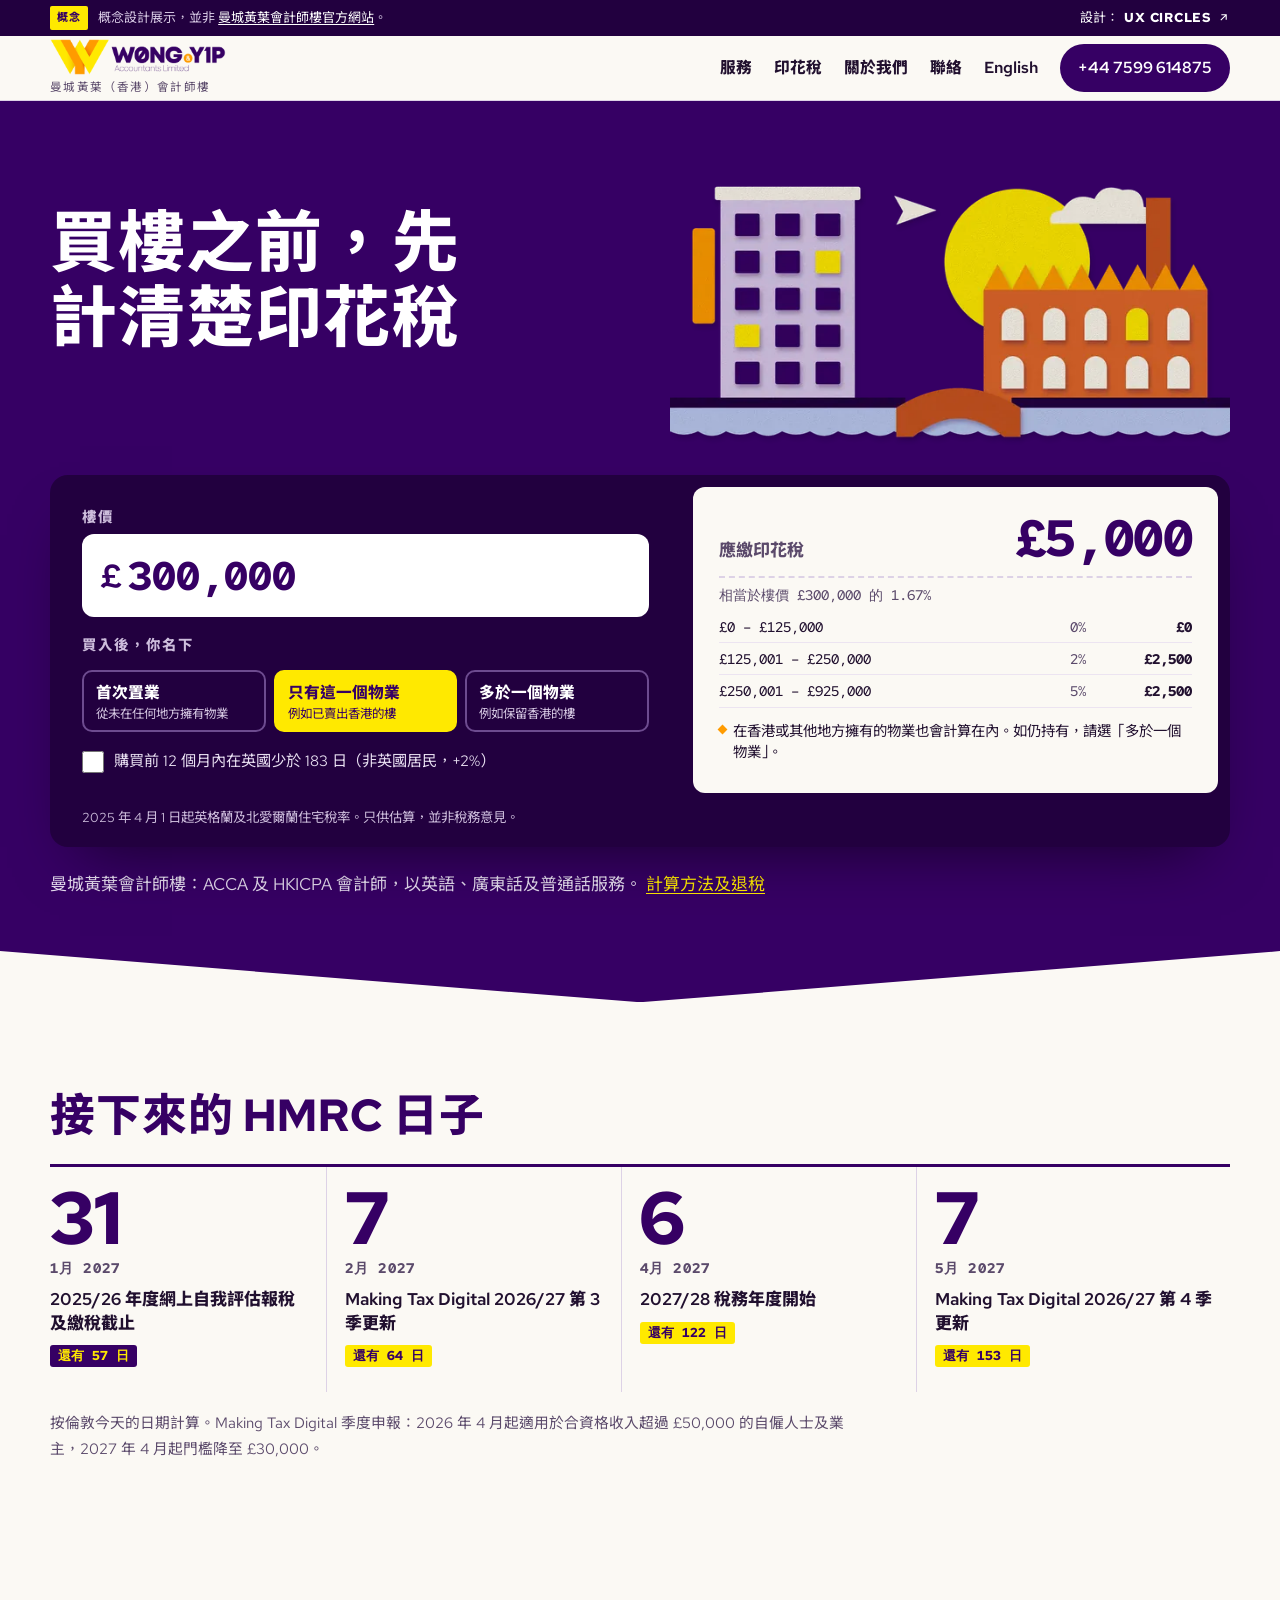
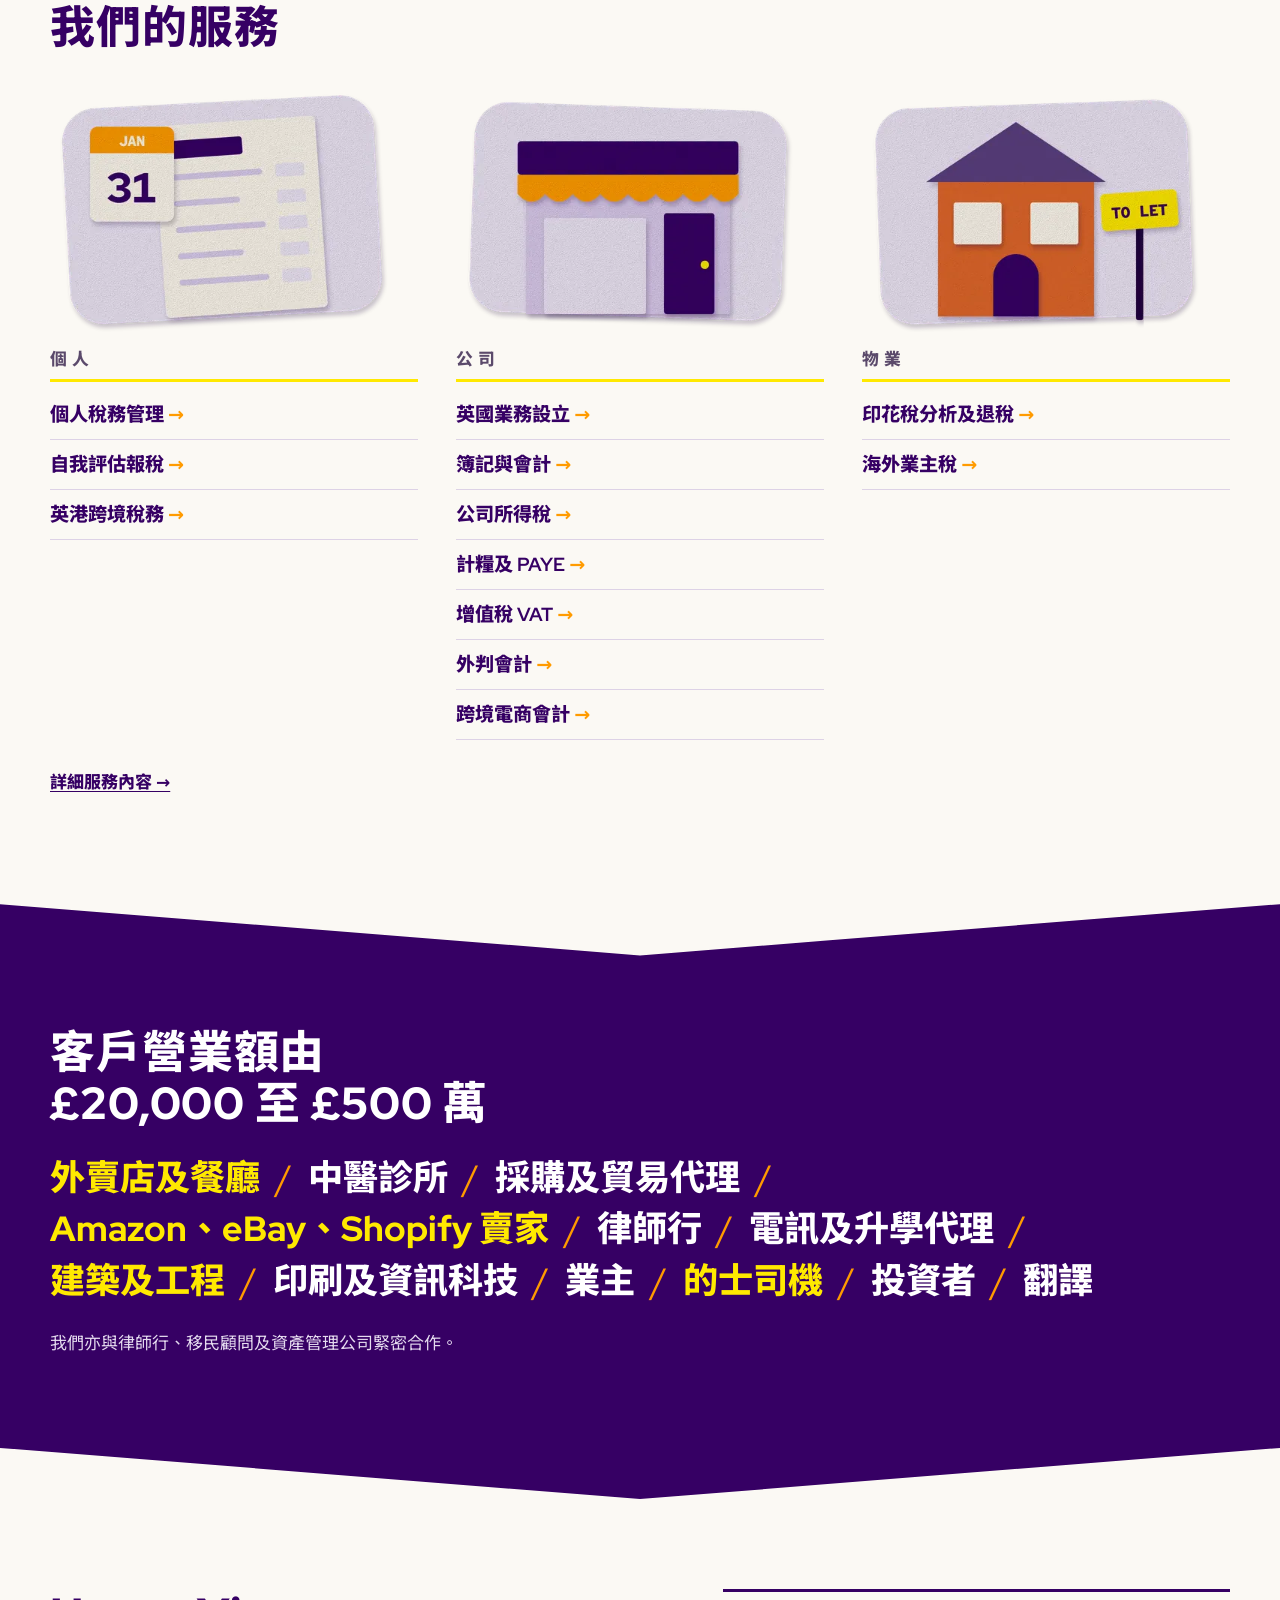
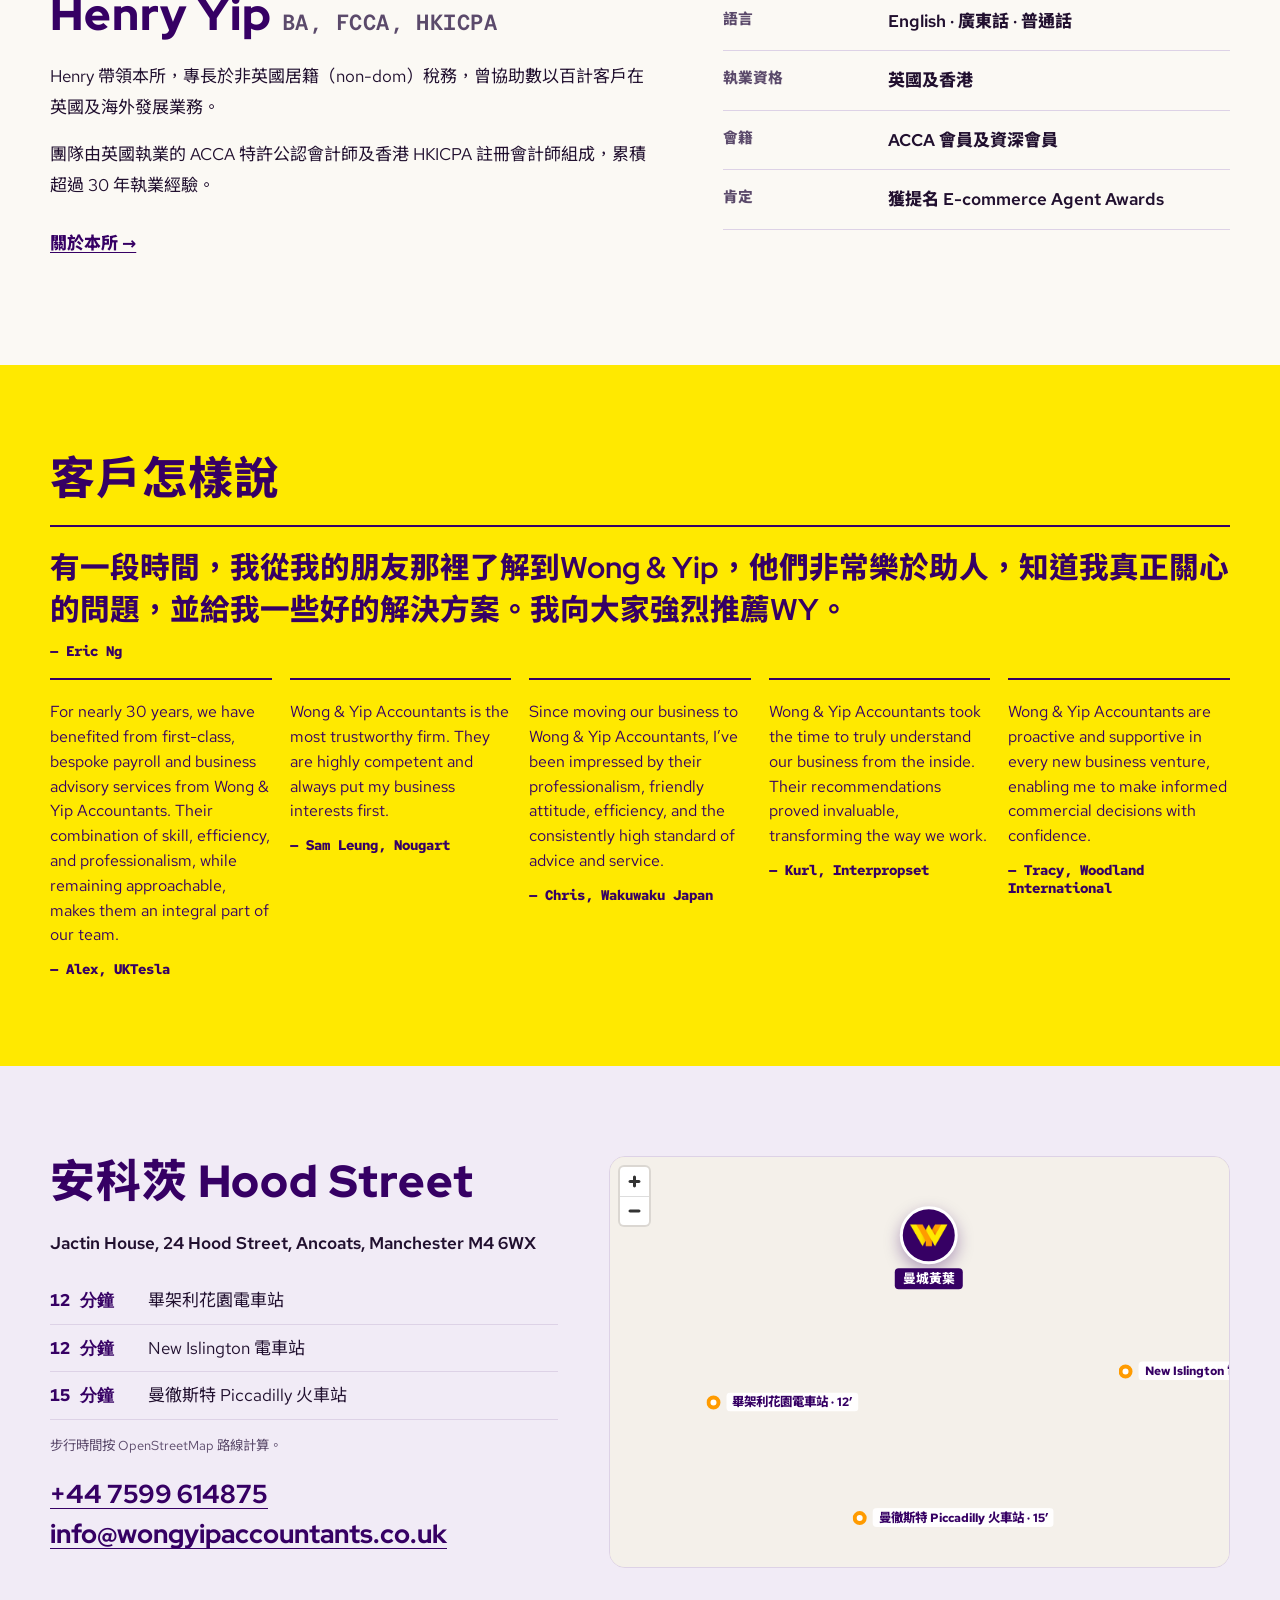
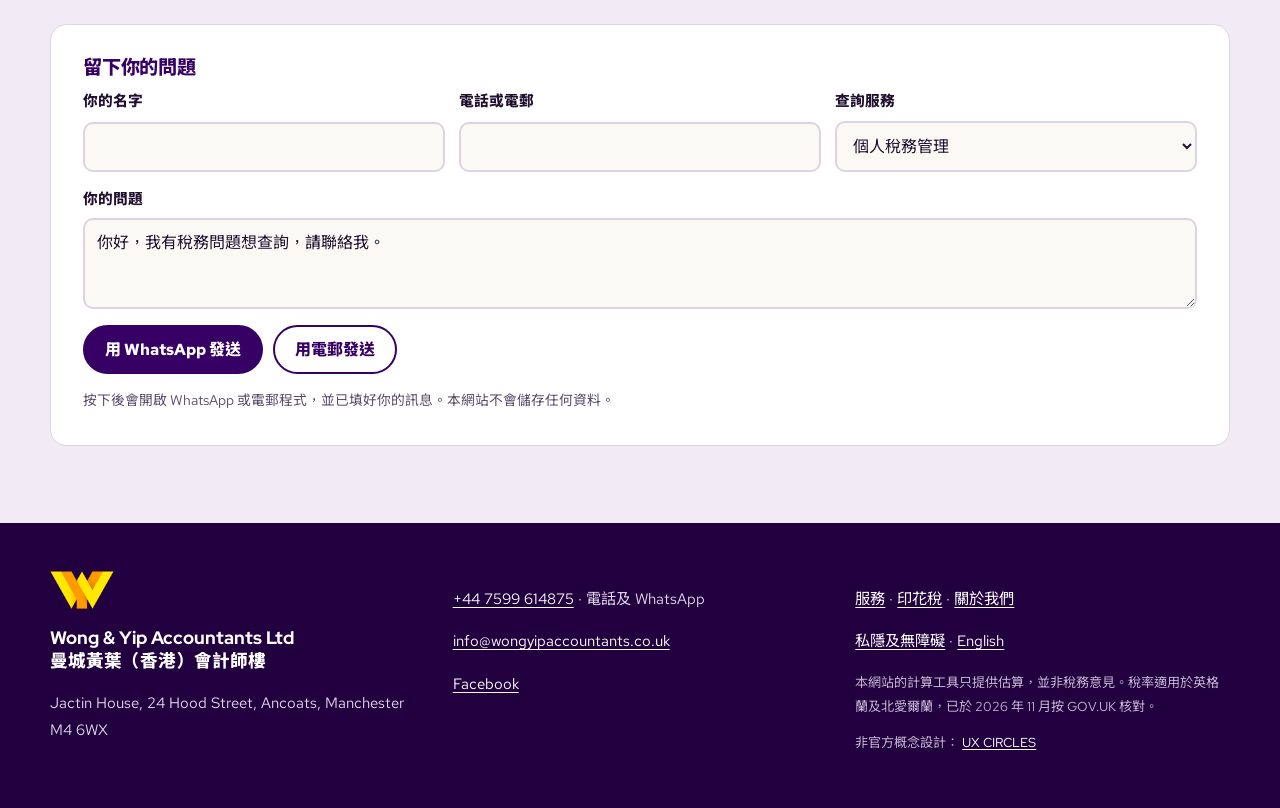
==== commit 7de5ab14: "Calculator buttons: centre labels with grid inside a stretched label (Safari-safe) Co-Authored-By: C" ====
--- a/index.html
+++ b/index.html
@@ -13,8 +13,8 @@
 <meta name="theme-color" content="#360064">
 <link rel="preload" href="assets/fonts/redhat-display.woff2" as="font" type="font/woff2" crossorigin>
 <link rel="preload" href="assets/fonts/redhat-text.woff2" as="font" type="font/woff2" crossorigin>
-<link rel="stylesheet" href="assets/site.css?v=15">
-<script defer src="assets/site.js?v=15"></script>
+<link rel="stylesheet" href="assets/site.css?v=17">
+<script defer src="assets/site.js?v=17"></script>
 </head>
 <body>
 <a class="skip" href="#main">跳至內容</a>
@@ -59,9 +59,9 @@
     </label>
     <fieldset class="seg">
       <legend class="lbl">買入後，你名下</legend>
-      <label><input type="radio" name="type" value="ftb"><span>首次置業<small>從未在任何地方擁有物業</small></span></label>
-      <label><input type="radio" name="type" value="home" checked><span>只有這一個物業<small>例如已賣出香港的樓</small></span></label>
-      <label><input type="radio" name="type" value="add"><span>多於一個物業<small>例如保留香港的樓</small></span></label>
+      <label><input type="radio" name="type" value="ftb"><span><span class="seg-l">首次置業<small>從未在任何地方擁有物業</small></span></span></label>
+      <label><input type="radio" name="type" value="home" checked><span><span class="seg-l">只有這一個物業<small>例如已賣出香港的樓</small></span></span></label>
+      <label><input type="radio" name="type" value="add"><span><span class="seg-l">多於一個物業<small>例如保留香港的樓</small></span></span></label>
     </fieldset>
     <label class="check"><input type="checkbox" name="nonres"><span>購買前 12 個月內在英國少於 183 日（非英國居民，+2%）</span></label>
   </div>
@@ -133,7 +133,7 @@
       <p class="walk-note">步行時間按 OpenStreetMap 路線計算。</p>
       <p class="big-links"><a href="tel:+447599614875">+44 7599 614875</a><a href="mailto:info@wongyipaccountants.co.uk">info@wongyipaccountants.co.uk</a></p>
     </div>
-    <div class="map" data-map data-src="assets/vendor/maplibre/maplibre-gl.js" data-css="assets/vendor/maplibre/maplibre-gl.css" data-mapjs="assets/map.js?v=15">
+    <div class="map" data-map data-src="assets/vendor/maplibre/maplibre-gl.js" data-css="assets/vendor/maplibre/maplibre-gl.css" data-mapjs="assets/map.js?v=17">
       <div class="map-fallback" aria-hidden="true"><img class="chev pin-chev" src="assets/img/mark.png" width="400" height="238" alt="" aria-hidden="true"><span>Jactin House</span></div>
       <script type="application/json" id="map-data">{"home": [-2.2279647, 53.4843944], "routes": [{"name": "畢架利花園電車站", "min": 12, "kind": "tram", "start": [-2.236904, 53.4802768], "coords": [[-2.23692, 53.48027], [-2.23662, 53.48011], [-2.23663, 53.4801], [-2.2366, 53.48009], [-2.23655, 53.48005], [-2.23651, 53.48007], [-2.23648, 53.48008], [-2.23641, 53.48011], [-2.23637, 53.48012], [-2.23629, 53.48016], [-2.23622, 53.48023], [-2.23601, 53.48039], [-2.23597, 53.48041], [-2.23569, 53.48054], [-2.23526, 53.48075], [-2.23525, 53.48076], [-2.23518, 53.48078], [-2.23513, 53.4808], [-2.23504, 53.48083], [-2.23487, 53.48086], [-2.23468, 53.48086], [-2.23461, 53.48086], [-2.23456, 53.48085], [-2.23453, 53.48084], [-2.23427, 53.48099], [-2.23412, 53.48109], [-2.23408, 53.48111], [-2.23406, 53.48113], [-2.23386, 53.48126], [-2.23384, 53.48128], [-2.23382, 53.4813], [-2.23362, 53.48144], [-2.23369, 53.48147], [-2.23367, 53.48149], [-2.23364, 53.4815], [-2.2336, 53.48153], [-2.23358, 53.48155], [-2.23353, 53.48152], [-2.23281, 53.48201], [-2.23281, 53.48204], [-2.23279, 53.48206], [-2.23277, 53.48208], [-2.23271, 53.48213], [-2.2327, 53.48214], [-2.23267, 53.48214], [-2.23251, 53.48224], [-2.23251, 53.48225], [-2.2325, 53.48225], [-2.23249, 53.48226], [-2.23248, 53.48227], [-2.23225, 53.48243], [-2.23224, 53.48244], [-2.23224, 53.48244], [-2.23222, 53.48245], [-2.23222, 53.48246], [-2.23116, 53.48321], [-2.23113, 53.48325], [-2.23109, 53.48327], [-2.23091, 53.4834], [-2.23089, 53.48342], [-2.23087, 53.48344], [-2.23078, 53.4835], [-2.23076, 53.48352], [-2.23076, 53.48353], [-2.23088, 53.4836], [-2.23084, 53.48362], [-2.23081, 53.48364], [-2.23078, 53.48366], [-2.23075, 53.48368], [-2.23069, 53.48371], [-2.23066, 53.48374], [-2.23062, 53.48376], [-2.23055, 53.48372], [-2.23052, 53.48372], [-2.23023, 53.48392], [-2.23021, 53.48393], [-2.23017, 53.48395], [-2.22995, 53.4841], [-2.22993, 53.48412], [-2.22994, 53.48414], [-2.22993, 53.48414], [-2.22991, 53.48415], [-2.22989, 53.48417], [-2.22988, 53.48418], [-2.22986, 53.48418], [-2.22985, 53.48418], [-2.22963, 53.48432], [-2.22959, 53.48435], [-2.22954, 53.48433], [-2.22951, 53.48435], [-2.22948, 53.48436], [-2.22946, 53.48434], [-2.22916, 53.48417], [-2.22857, 53.48436], [-2.22853, 53.48437], [-2.22785, 53.4846], [-2.22784, 53.48459], [-2.22783, 53.48458], [-2.22781, 53.48456], [-2.22779, 53.48455], [-2.22804, 53.48448]]}, {"name": "New Islington 電車站", "min": 12, "kind": "tram", "start": [-2.2197957, 53.4810431], "coords": [[-2.21978, 53.48103], [-2.22012, 53.48086], [-2.22011, 53.48085], [-2.22014, 53.48083], [-2.22017, 53.48085], [-2.2202, 53.48087], [-2.22023, 53.4809], [-2.22025, 53.48093], [-2.22022, 53.48096], [-2.21994, 53.48112], [-2.22019, 53.48127], [-2.22025, 53.48124], [-2.22029, 53.48126], [-2.22043, 53.48136], [-2.22049, 53.48139], [-2.22049, 53.4814], [-2.22098, 53.48121], [-2.22103, 53.48125], [-2.22108, 53.48128], [-2.22111, 53.48132], [-2.22111, 53.48134], [-2.22111, 53.48136], [-2.2211, 53.48139], [-2.22106, 53.48142], [-2.22108, 53.48144], [-2.22119, 53.48151], [-2.22123, 53.48154], [-2.22141, 53.48159], [-2.2218, 53.48188], [-2.22181, 53.48189], [-2.22182, 53.4819], [-2.22185, 53.48193], [-2.22185, 53.48195], [-2.22189, 53.48197], [-2.22197, 53.48204], [-2.22201, 53.48206], [-2.22207, 53.48212], [-2.2224, 53.48235], [-2.22273, 53.48258], [-2.22274, 53.4826], [-2.22274, 53.48262], [-2.22273, 53.48264], [-2.22272, 53.48266], [-2.22271, 53.48267], [-2.22276, 53.4827], [-2.22287, 53.48276], [-2.2231, 53.48289], [-2.22326, 53.48298], [-2.22329, 53.483], [-2.22332, 53.48298], [-2.22335, 53.48297], [-2.22338, 53.48297], [-2.22342, 53.48298], [-2.22401, 53.48325], [-2.22419, 53.48311], [-2.22422, 53.48308], [-2.22435, 53.4831], [-2.2248, 53.48329], [-2.22479, 53.4833], [-2.22483, 53.4833], [-2.22494, 53.48335], [-2.22502, 53.4834], [-2.22506, 53.48344], [-2.22528, 53.48354], [-2.22561, 53.48367], [-2.22564, 53.48368], [-2.22568, 53.48369], [-2.22571, 53.48369], [-2.22576, 53.48369], [-2.22594, 53.4837], [-2.22598, 53.48369], [-2.22598, 53.48371], [-2.22587, 53.48386], [-2.22592, 53.4839], [-2.22595, 53.48393], [-2.22602, 53.484], [-2.22629, 53.48427], [-2.22659, 53.48454], [-2.22661, 53.48457], [-2.22668, 53.48455], [-2.22742, 53.48429], [-2.22747, 53.48434], [-2.22748, 53.48433], [-2.22751, 53.48432], [-2.22754, 53.48431], [-2.22756, 53.4843], [-2.22779, 53.48455], [-2.22804, 53.48448]]}, {"name": "曼徹斯特 Piccadilly 火車站", "min": 15, "kind": "rail", "start": [-2.2308334, 53.4774198], "coords": [[-2.23079, 53.47741], [-2.23079, 53.47742], [-2.23069, 53.47757], [-2.23092, 53.47765], [-2.23101, 53.47768], [-2.23125, 53.47777], [-2.2314, 53.47781], [-2.2314, 53.47781], [-2.23156, 53.47787], [-2.23165, 53.4779], [-2.23172, 53.47794], [-2.23174, 53.47795], [-2.23178, 53.47799], [-2.23181, 53.47806], [-2.23183, 53.47815], [-2.23185, 53.47824], [-2.23186, 53.47833], [-2.23193, 53.47844], [-2.23197, 53.4785], [-2.23206, 53.47856], [-2.23221, 53.47866], [-2.2323, 53.4787], [-2.23241, 53.47879], [-2.23247, 53.47885], [-2.23251, 53.4789], [-2.23253, 53.47894], [-2.23256, 53.47898], [-2.23257, 53.479], [-2.2326, 53.47904], [-2.23263, 53.47907], [-2.23263, 53.47908], [-2.23264, 53.47909], [-2.23271, 53.47917], [-2.23307, 53.47962], [-2.23309, 53.47963], [-2.2331, 53.47966], [-2.23311, 53.47966], [-2.23326, 53.4798], [-2.23344, 53.47998], [-2.23346, 53.48], [-2.23347, 53.48001], [-2.23348, 53.48002], [-2.2335, 53.48005], [-2.23383, 53.48035], [-2.23405, 53.48056], [-2.23419, 53.48067], [-2.23426, 53.48073], [-2.23427, 53.48073], [-2.23431, 53.48076], [-2.23429, 53.48078], [-2.234, 53.48101], [-2.23396, 53.48103], [-2.23392, 53.48105], [-2.23339, 53.48127], [-2.23341, 53.48128], [-2.23341, 53.4813], [-2.23341, 53.48134], [-2.23341, 53.48137], [-2.23341, 53.48139], [-2.23337, 53.48144], [-2.23336, 53.48145], [-2.23339, 53.48147], [-2.23332, 53.48151], [-2.2327, 53.48195], [-2.23266, 53.48195], [-2.23264, 53.48196], [-2.23261, 53.48199], [-2.23257, 53.48202], [-2.23255, 53.48204], [-2.23255, 53.48206], [-2.23211, 53.48237], [-2.23211, 53.48237], [-2.2321, 53.48238], [-2.23208, 53.4824], [-2.23207, 53.4824], [-2.23156, 53.48276], [-2.23156, 53.48276], [-2.23155, 53.48276], [-2.23153, 53.48278], [-2.23152, 53.48278], [-2.23098, 53.48318], [-2.23096, 53.48319], [-2.23094, 53.48321], [-2.23063, 53.48342], [-2.23057, 53.48342], [-2.23053, 53.48345], [-2.23049, 53.48347], [-2.23046, 53.4835], [-2.23042, 53.48352], [-2.23038, 53.48355], [-2.23035, 53.48357], [-2.23032, 53.48359], [-2.23045, 53.48367], [-2.23045, 53.48369], [-2.23016, 53.48387], [-2.23013, 53.48389], [-2.2301, 53.48391], [-2.23008, 53.48392], [-2.23006, 53.48393], [-2.22987, 53.48406], [-2.22985, 53.48407], [-2.22981, 53.48407], [-2.2298, 53.48406], [-2.22979, 53.48407], [-2.22977, 53.48408], [-2.22974, 53.4841], [-2.22974, 53.48411], [-2.22975, 53.48413], [-2.22949, 53.4843], [-2.22951, 53.48431], [-2.22954, 53.48433], [-2.22951, 53.48435], [-2.22948, 53.48436], [-2.22946, 53.48434], [-2.22916, 53.48417], [-2.22857, 53.48436], [-2.22853, 53.48437], [-2.22785, 53.4846], [-2.22784, 53.48459], [-2.22783, 53.48458], [-2.22781, 53.48456], [-2.22779, 53.48455], [-2.22804, 53.48448]]}], "label": "曼城黃葉", "mark": "assets/img/mark.png"}</script>
     </div>
--- a/assets/site.css
+++ b/assets/site.css
@@ -101,9 +101,9 @@
 .seg { border: 0; padding: 0; margin: 0; min-width: 0; }
 .seg { display: grid; grid-template-columns: repeat(3, minmax(0, 1fr)); gap: 8px; }
 .seg legend { grid-column: 1 / -1; padding: 0; float: left; width: 100%; }
-.seg label { position: relative; }
+.seg label { position: relative; display: flex; }
 .seg input { position: absolute; opacity: 0; inset: 0; }
-.seg span { display: flex; flex-direction: column; justify-content: center; height: 100%; min-height: 56px; padding: 10px 12px; border-radius: 10px; border: 2px solid #6d4b8f; color: #fff; font-weight: 700; line-height: 1.25; cursor: pointer; font-size: .98rem; }
+.seg label > span { flex: 1; display: grid; align-content: center; justify-content: start; min-height: 56px; padding: 10px 12px; border-radius: 10px; border: 2px solid #6d4b8f; color: #fff; font-weight: 700; line-height: 1.25; cursor: pointer; font-size: .98rem; }
 .seg small { display: block; font-weight: 400; font-size: .78rem; color: #d6c8e3; margin-top: 3px; }
 .seg input:checked + span { background: var(--yellow); border-color: var(--yellow); color: var(--purple); }
 .seg input:checked + span small { color: var(--purple); }
@@ -292,7 +292,7 @@
   .tool-in { gap: 14px; padding: 16px; }
   .lbl { margin-bottom: 6px; }
   .seg { gap: 6px; }
-  .seg span { padding: 8px; min-height: 52px; font-size: .9rem; }
+  .seg label > span { padding: 8px; min-height: 52px; font-size: .9rem; }
   .seg small { font-size: .72rem; }
   .check { font-size: .88rem; }
   .receipt { margin: 0 8px 8px; padding: 14px; }
@@ -309,8 +309,8 @@
   .date-stack li { border-right: 0; margin-right: 0; border-top: 1px solid var(--line); padding-right: 0; }
   .facts div { grid-template-columns: minmax(0, 1fr); gap: 2px; }
   .seg { grid-template-columns: minmax(0, 1fr); }
-  .seg span { min-height: 44px; flex-direction: row; align-items: baseline; align-content: center; gap: 2px 6px; flex-wrap: wrap; }
-  .seg small { margin: 0; }
+  .seg label > span { min-height: 44px; justify-content: center; text-align: center; }
+  .seg small { display: inline; margin: 0 0 0 6px; }
 }
 @media (prefers-reduced-motion: reduce) { *, *::before, *::after { transition: none !important; animation: none !important; scroll-behavior: auto !important; } }
 
@@ -335,3 +335,4 @@
   .svc-side h2 { grid-column: 1 / -1; }
   .svc-side .spot { margin-top: 0; }
 }
+html[lang^="zh"] .seg-l { position: relative; top: 1px; }
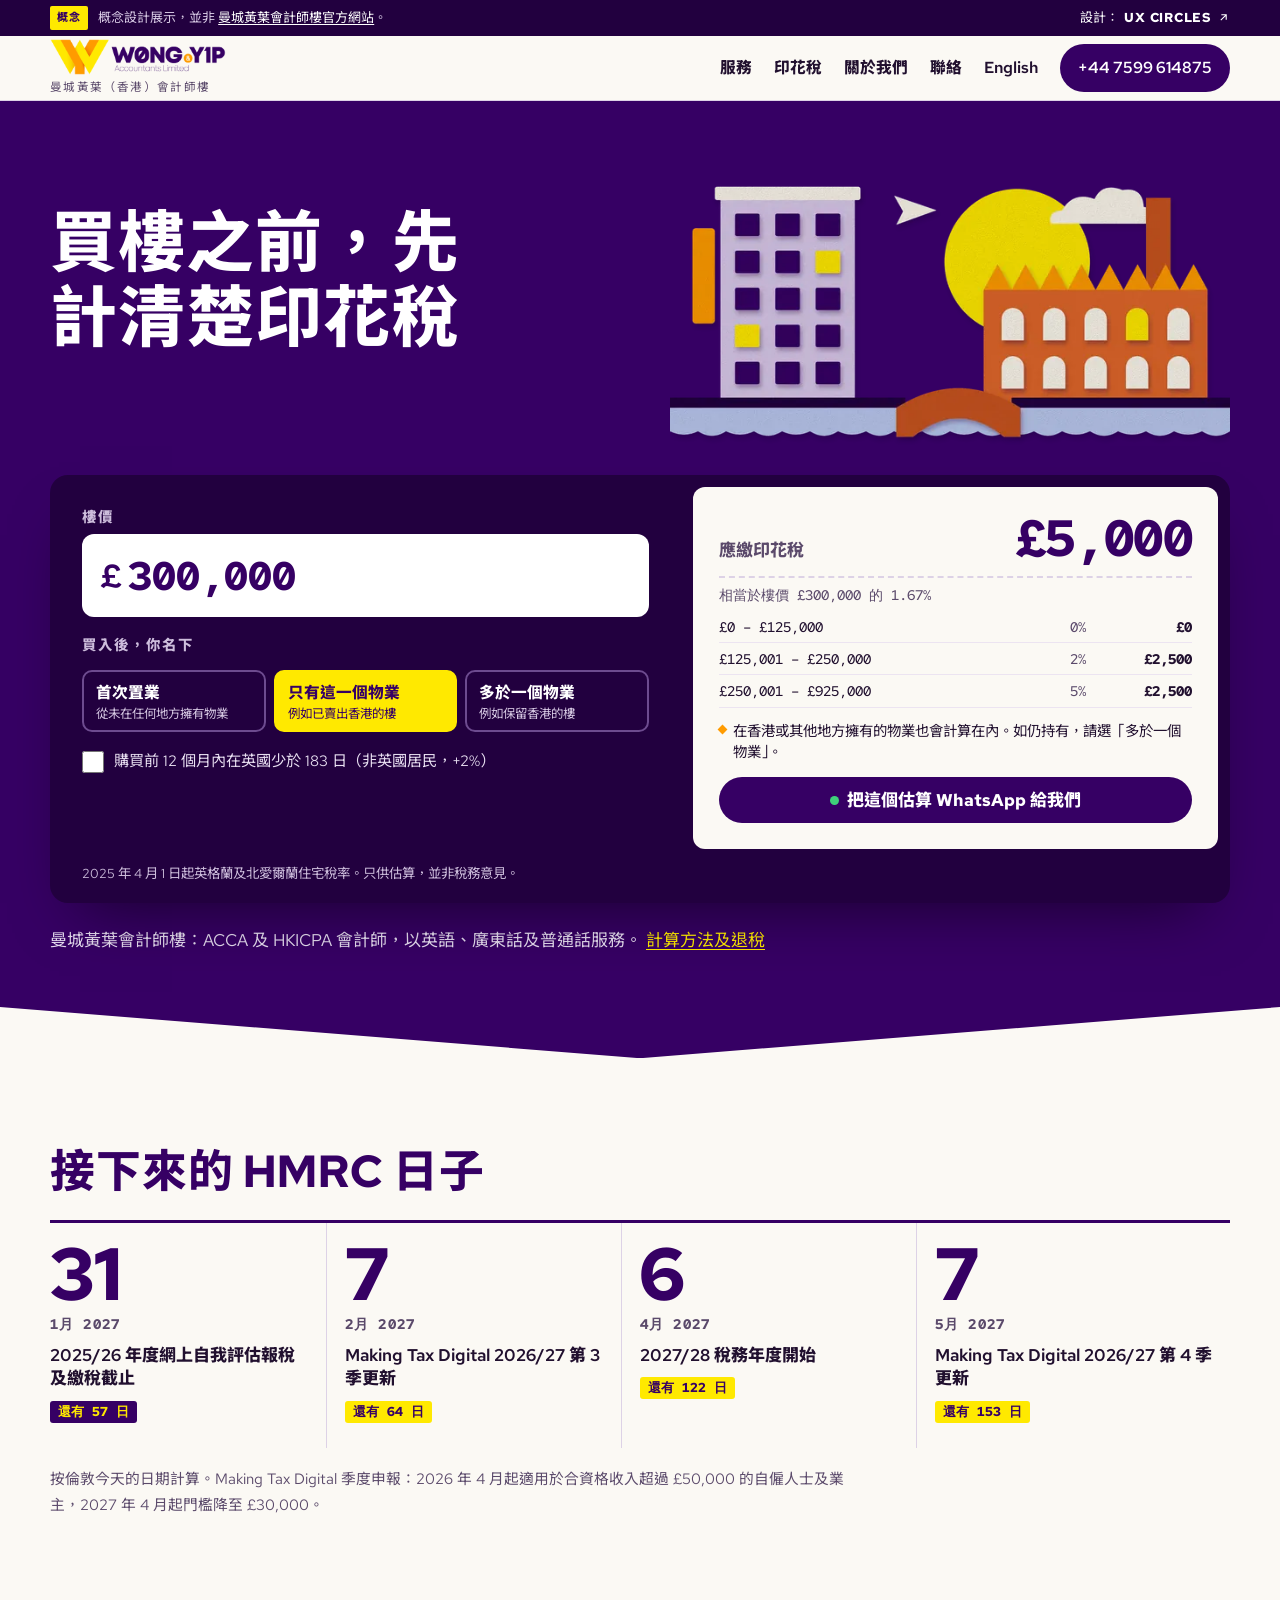
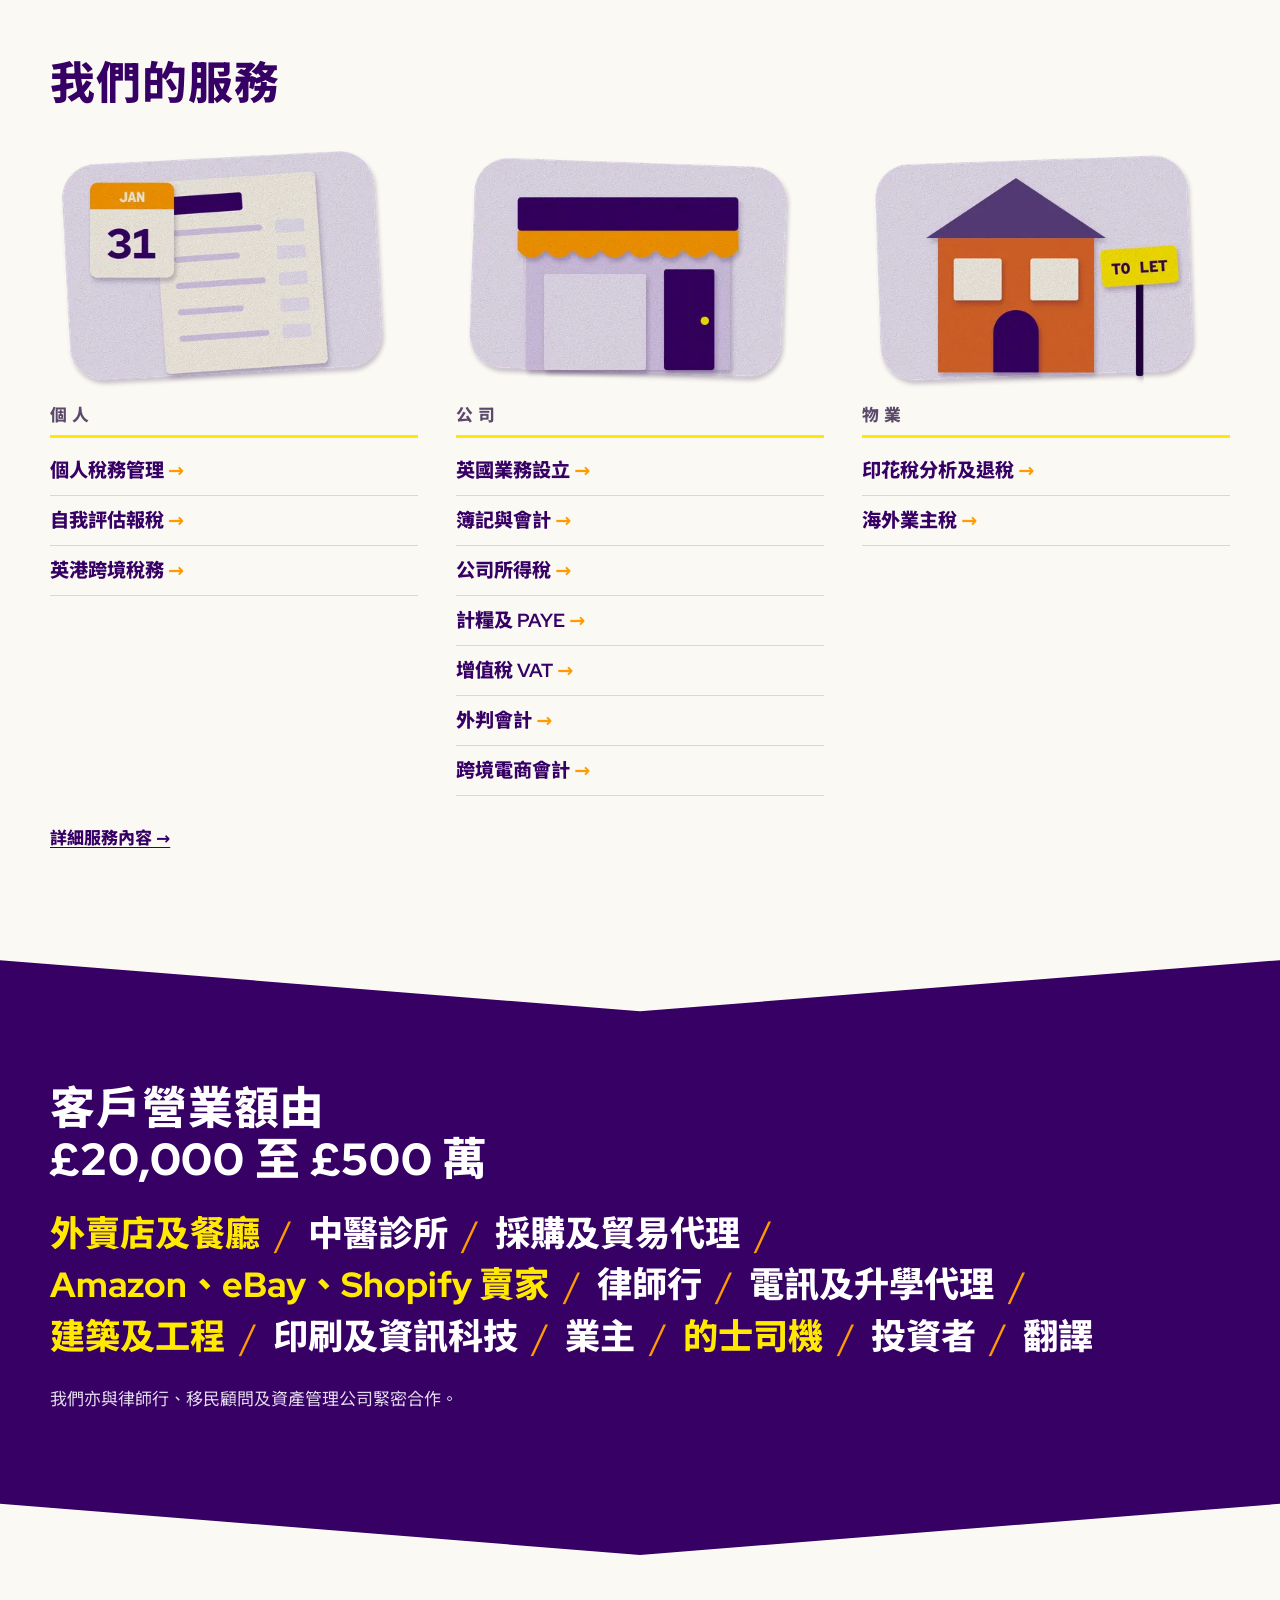
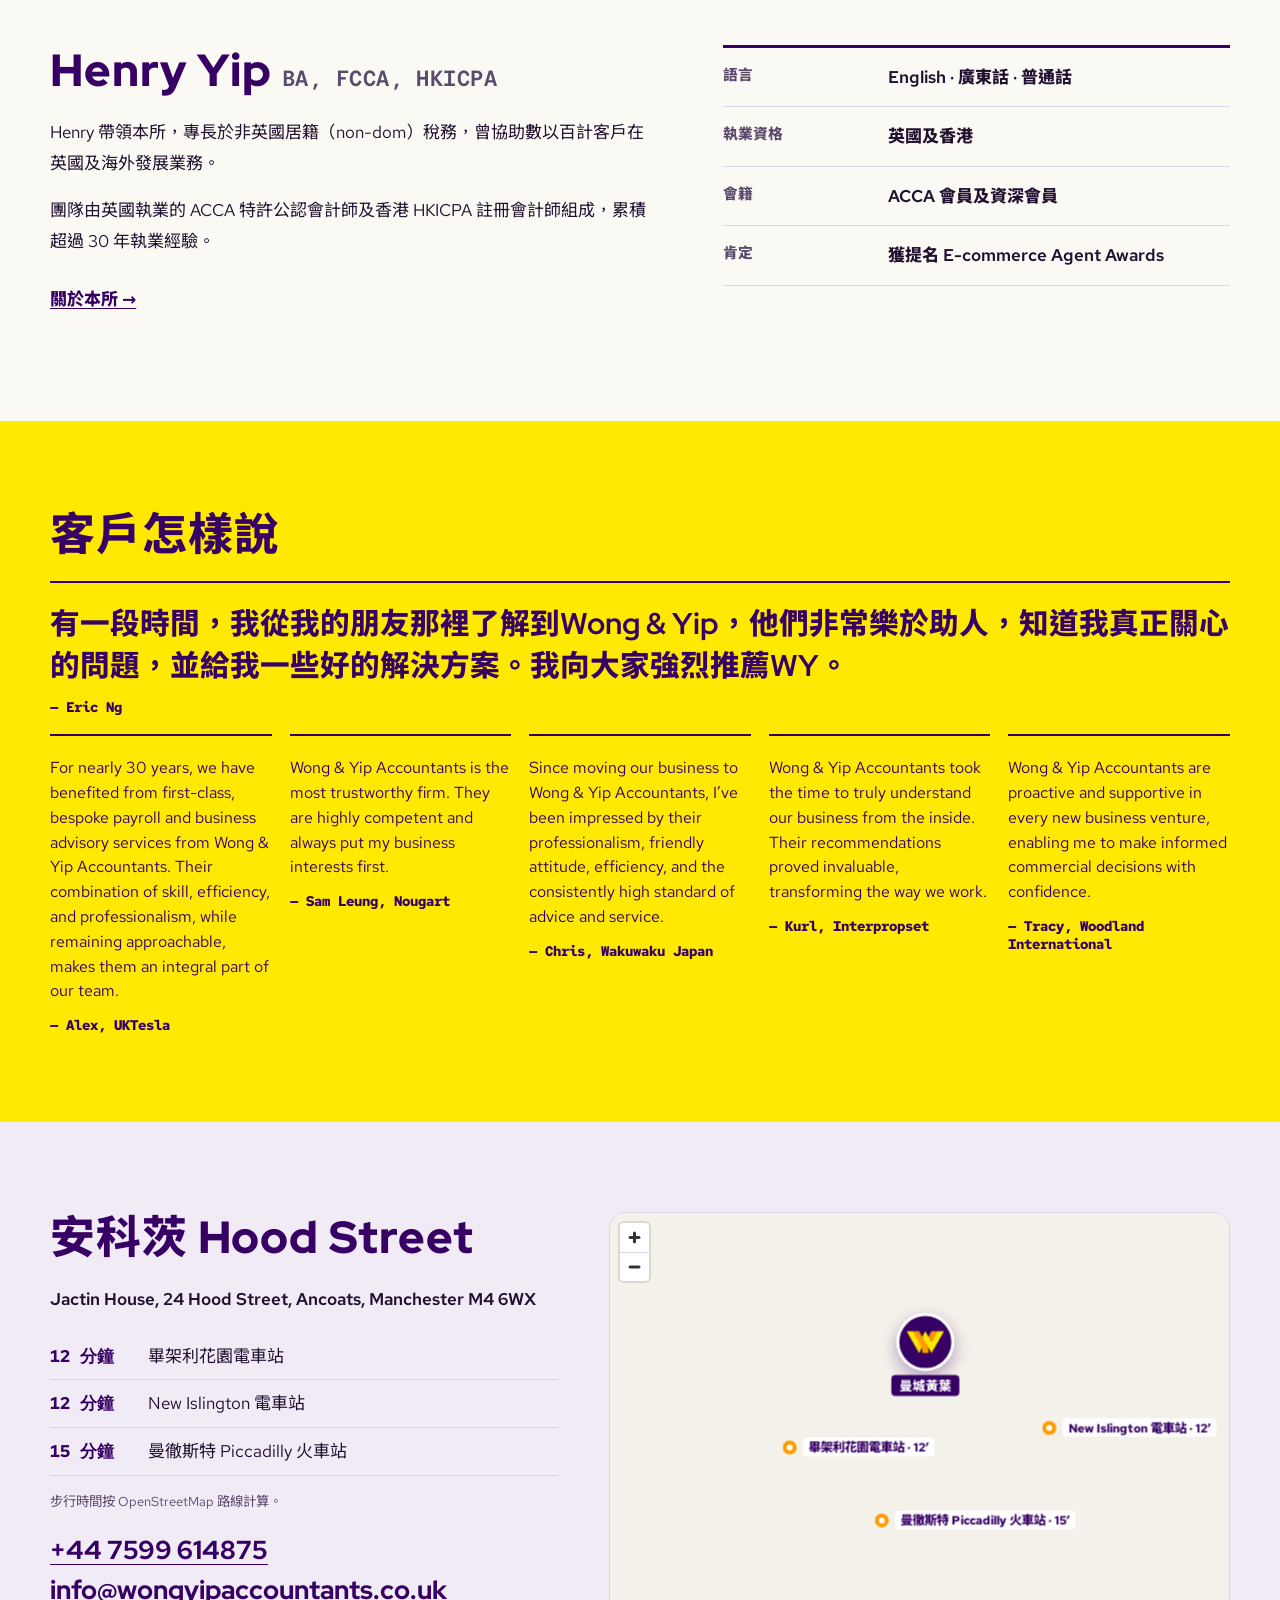
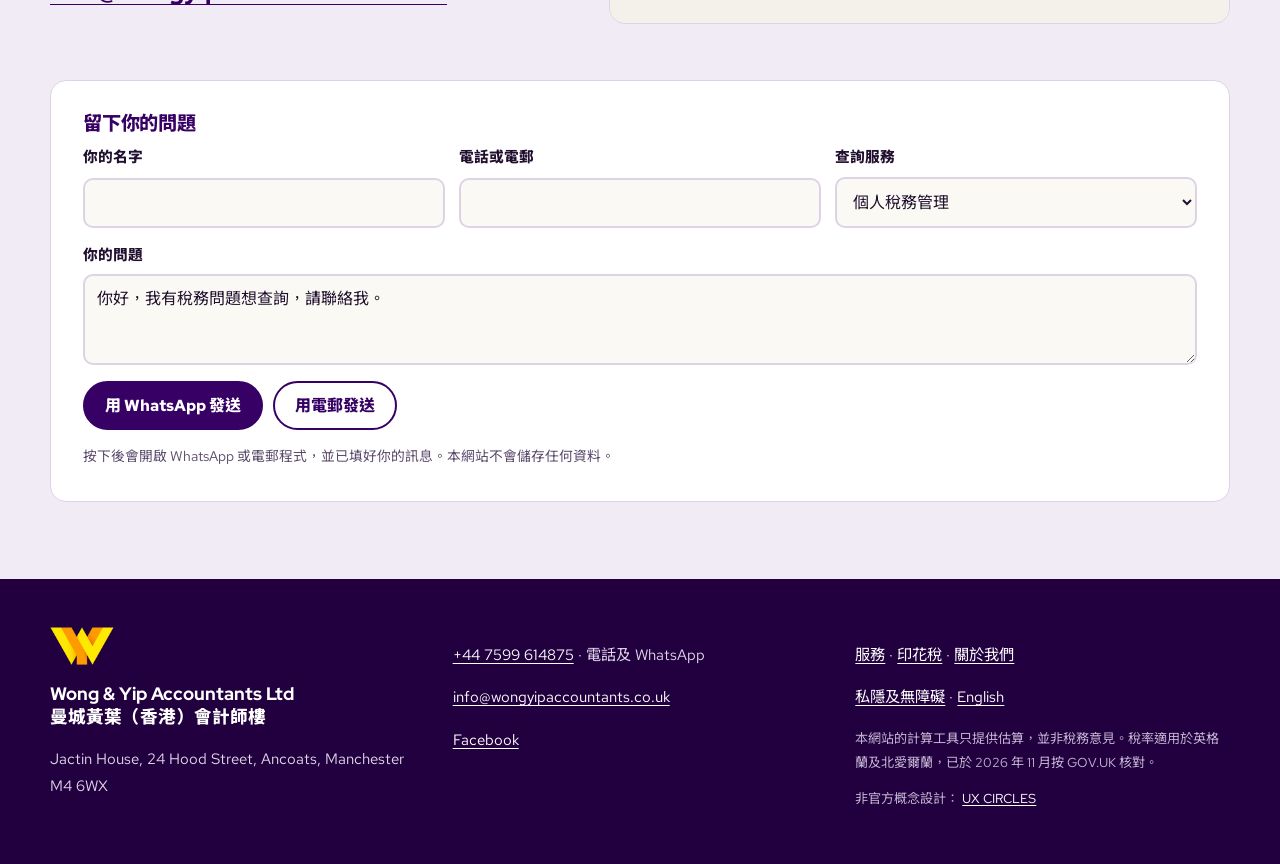
==== commit b373a573: "Page-aware phone CTAs; WhatsApp carries the Stamp Duty estimate Co-Authored-By: Claude Opus 5.5 <nor" ====
--- a/index.html
+++ b/index.html
@@ -13,8 +13,8 @@
 <meta name="theme-color" content="#360064">
 <link rel="preload" href="assets/fonts/redhat-display.woff2" as="font" type="font/woff2" crossorigin>
 <link rel="preload" href="assets/fonts/redhat-text.woff2" as="font" type="font/woff2" crossorigin>
-<link rel="stylesheet" href="assets/site.css?v=17">
-<script defer src="assets/site.js?v=17"></script>
+<link rel="stylesheet" href="assets/site.css?v=18">
+<script defer src="assets/site.js?v=18"></script>
 </head>
 <body>
 <a class="skip" href="#main">跳至內容</a>
@@ -38,7 +38,6 @@
   <div class="menu" id="menu" hidden>
     <nav class="wrap" aria-label="選單">
       <a href="services.html">服務</a><a href="stamp-duty.html">印花稅</a><a href="about.html">關於我們</a><a href="index.html#contact">聯絡</a>
-      <a href="en/" lang="en">English</a>
       <a href="tel:+447599614875">致電 +44 7599 614875</a>
       <a href="https://wa.me/447599614875">WhatsApp</a>
     </nav>
@@ -70,6 +69,7 @@
     <span class="r-eff" data-eff></span>
     <table><caption class="vh">各級稅款</caption><tbody data-rows></tbody></table>
     <span class="r-notes" data-notes></span>
+    <a class="r-wa" data-wa-sdlt href="https://wa.me/447599614875?text=%E4%BD%A0%E5%A5%BD%EF%BC%8C%E6%88%91%E6%83%B3%E6%9F%A5%E8%A9%A2%E5%8D%B0%E8%8A%B1%E7%A8%85%E3%80%82">把這個估算 WhatsApp 給我們</a>
   </output>
   <p class="tool-scope" id="sdlt-scope">2025 年 4 月 1 日起英格蘭及北愛爾蘭住宅稅率。只供估算，並非稅務意見。</p>
 </form>
@@ -133,7 +133,7 @@
       <p class="walk-note">步行時間按 OpenStreetMap 路線計算。</p>
       <p class="big-links"><a href="tel:+447599614875">+44 7599 614875</a><a href="mailto:info@wongyipaccountants.co.uk">info@wongyipaccountants.co.uk</a></p>
     </div>
-    <div class="map" data-map data-src="assets/vendor/maplibre/maplibre-gl.js" data-css="assets/vendor/maplibre/maplibre-gl.css" data-mapjs="assets/map.js?v=17">
+    <div class="map" data-map data-src="assets/vendor/maplibre/maplibre-gl.js" data-css="assets/vendor/maplibre/maplibre-gl.css" data-mapjs="assets/map.js?v=18">
       <div class="map-fallback" aria-hidden="true"><img class="chev pin-chev" src="assets/img/mark.png" width="400" height="238" alt="" aria-hidden="true"><span>Jactin House</span></div>
       <script type="application/json" id="map-data">{"home": [-2.2279647, 53.4843944], "routes": [{"name": "畢架利花園電車站", "min": 12, "kind": "tram", "start": [-2.236904, 53.4802768], "coords": [[-2.23692, 53.48027], [-2.23662, 53.48011], [-2.23663, 53.4801], [-2.2366, 53.48009], [-2.23655, 53.48005], [-2.23651, 53.48007], [-2.23648, 53.48008], [-2.23641, 53.48011], [-2.23637, 53.48012], [-2.23629, 53.48016], [-2.23622, 53.48023], [-2.23601, 53.48039], [-2.23597, 53.48041], [-2.23569, 53.48054], [-2.23526, 53.48075], [-2.23525, 53.48076], [-2.23518, 53.48078], [-2.23513, 53.4808], [-2.23504, 53.48083], [-2.23487, 53.48086], [-2.23468, 53.48086], [-2.23461, 53.48086], [-2.23456, 53.48085], [-2.23453, 53.48084], [-2.23427, 53.48099], [-2.23412, 53.48109], [-2.23408, 53.48111], [-2.23406, 53.48113], [-2.23386, 53.48126], [-2.23384, 53.48128], [-2.23382, 53.4813], [-2.23362, 53.48144], [-2.23369, 53.48147], [-2.23367, 53.48149], [-2.23364, 53.4815], [-2.2336, 53.48153], [-2.23358, 53.48155], [-2.23353, 53.48152], [-2.23281, 53.48201], [-2.23281, 53.48204], [-2.23279, 53.48206], [-2.23277, 53.48208], [-2.23271, 53.48213], [-2.2327, 53.48214], [-2.23267, 53.48214], [-2.23251, 53.48224], [-2.23251, 53.48225], [-2.2325, 53.48225], [-2.23249, 53.48226], [-2.23248, 53.48227], [-2.23225, 53.48243], [-2.23224, 53.48244], [-2.23224, 53.48244], [-2.23222, 53.48245], [-2.23222, 53.48246], [-2.23116, 53.48321], [-2.23113, 53.48325], [-2.23109, 53.48327], [-2.23091, 53.4834], [-2.23089, 53.48342], [-2.23087, 53.48344], [-2.23078, 53.4835], [-2.23076, 53.48352], [-2.23076, 53.48353], [-2.23088, 53.4836], [-2.23084, 53.48362], [-2.23081, 53.48364], [-2.23078, 53.48366], [-2.23075, 53.48368], [-2.23069, 53.48371], [-2.23066, 53.48374], [-2.23062, 53.48376], [-2.23055, 53.48372], [-2.23052, 53.48372], [-2.23023, 53.48392], [-2.23021, 53.48393], [-2.23017, 53.48395], [-2.22995, 53.4841], [-2.22993, 53.48412], [-2.22994, 53.48414], [-2.22993, 53.48414], [-2.22991, 53.48415], [-2.22989, 53.48417], [-2.22988, 53.48418], [-2.22986, 53.48418], [-2.22985, 53.48418], [-2.22963, 53.48432], [-2.22959, 53.48435], [-2.22954, 53.48433], [-2.22951, 53.48435], [-2.22948, 53.48436], [-2.22946, 53.48434], [-2.22916, 53.48417], [-2.22857, 53.48436], [-2.22853, 53.48437], [-2.22785, 53.4846], [-2.22784, 53.48459], [-2.22783, 53.48458], [-2.22781, 53.48456], [-2.22779, 53.48455], [-2.22804, 53.48448]]}, {"name": "New Islington 電車站", "min": 12, "kind": "tram", "start": [-2.2197957, 53.4810431], "coords": [[-2.21978, 53.48103], [-2.22012, 53.48086], [-2.22011, 53.48085], [-2.22014, 53.48083], [-2.22017, 53.48085], [-2.2202, 53.48087], [-2.22023, 53.4809], [-2.22025, 53.48093], [-2.22022, 53.48096], [-2.21994, 53.48112], [-2.22019, 53.48127], [-2.22025, 53.48124], [-2.22029, 53.48126], [-2.22043, 53.48136], [-2.22049, 53.48139], [-2.22049, 53.4814], [-2.22098, 53.48121], [-2.22103, 53.48125], [-2.22108, 53.48128], [-2.22111, 53.48132], [-2.22111, 53.48134], [-2.22111, 53.48136], [-2.2211, 53.48139], [-2.22106, 53.48142], [-2.22108, 53.48144], [-2.22119, 53.48151], [-2.22123, 53.48154], [-2.22141, 53.48159], [-2.2218, 53.48188], [-2.22181, 53.48189], [-2.22182, 53.4819], [-2.22185, 53.48193], [-2.22185, 53.48195], [-2.22189, 53.48197], [-2.22197, 53.48204], [-2.22201, 53.48206], [-2.22207, 53.48212], [-2.2224, 53.48235], [-2.22273, 53.48258], [-2.22274, 53.4826], [-2.22274, 53.48262], [-2.22273, 53.48264], [-2.22272, 53.48266], [-2.22271, 53.48267], [-2.22276, 53.4827], [-2.22287, 53.48276], [-2.2231, 53.48289], [-2.22326, 53.48298], [-2.22329, 53.483], [-2.22332, 53.48298], [-2.22335, 53.48297], [-2.22338, 53.48297], [-2.22342, 53.48298], [-2.22401, 53.48325], [-2.22419, 53.48311], [-2.22422, 53.48308], [-2.22435, 53.4831], [-2.2248, 53.48329], [-2.22479, 53.4833], [-2.22483, 53.4833], [-2.22494, 53.48335], [-2.22502, 53.4834], [-2.22506, 53.48344], [-2.22528, 53.48354], [-2.22561, 53.48367], [-2.22564, 53.48368], [-2.22568, 53.48369], [-2.22571, 53.48369], [-2.22576, 53.48369], [-2.22594, 53.4837], [-2.22598, 53.48369], [-2.22598, 53.48371], [-2.22587, 53.48386], [-2.22592, 53.4839], [-2.22595, 53.48393], [-2.22602, 53.484], [-2.22629, 53.48427], [-2.22659, 53.48454], [-2.22661, 53.48457], [-2.22668, 53.48455], [-2.22742, 53.48429], [-2.22747, 53.48434], [-2.22748, 53.48433], [-2.22751, 53.48432], [-2.22754, 53.48431], [-2.22756, 53.4843], [-2.22779, 53.48455], [-2.22804, 53.48448]]}, {"name": "曼徹斯特 Piccadilly 火車站", "min": 15, "kind": "rail", "start": [-2.2308334, 53.4774198], "coords": [[-2.23079, 53.47741], [-2.23079, 53.47742], [-2.23069, 53.47757], [-2.23092, 53.47765], [-2.23101, 53.47768], [-2.23125, 53.47777], [-2.2314, 53.47781], [-2.2314, 53.47781], [-2.23156, 53.47787], [-2.23165, 53.4779], [-2.23172, 53.47794], [-2.23174, 53.47795], [-2.23178, 53.47799], [-2.23181, 53.47806], [-2.23183, 53.47815], [-2.23185, 53.47824], [-2.23186, 53.47833], [-2.23193, 53.47844], [-2.23197, 53.4785], [-2.23206, 53.47856], [-2.23221, 53.47866], [-2.2323, 53.4787], [-2.23241, 53.47879], [-2.23247, 53.47885], [-2.23251, 53.4789], [-2.23253, 53.47894], [-2.23256, 53.47898], [-2.23257, 53.479], [-2.2326, 53.47904], [-2.23263, 53.47907], [-2.23263, 53.47908], [-2.23264, 53.47909], [-2.23271, 53.47917], [-2.23307, 53.47962], [-2.23309, 53.47963], [-2.2331, 53.47966], [-2.23311, 53.47966], [-2.23326, 53.4798], [-2.23344, 53.47998], [-2.23346, 53.48], [-2.23347, 53.48001], [-2.23348, 53.48002], [-2.2335, 53.48005], [-2.23383, 53.48035], [-2.23405, 53.48056], [-2.23419, 53.48067], [-2.23426, 53.48073], [-2.23427, 53.48073], [-2.23431, 53.48076], [-2.23429, 53.48078], [-2.234, 53.48101], [-2.23396, 53.48103], [-2.23392, 53.48105], [-2.23339, 53.48127], [-2.23341, 53.48128], [-2.23341, 53.4813], [-2.23341, 53.48134], [-2.23341, 53.48137], [-2.23341, 53.48139], [-2.23337, 53.48144], [-2.23336, 53.48145], [-2.23339, 53.48147], [-2.23332, 53.48151], [-2.2327, 53.48195], [-2.23266, 53.48195], [-2.23264, 53.48196], [-2.23261, 53.48199], [-2.23257, 53.48202], [-2.23255, 53.48204], [-2.23255, 53.48206], [-2.23211, 53.48237], [-2.23211, 53.48237], [-2.2321, 53.48238], [-2.23208, 53.4824], [-2.23207, 53.4824], [-2.23156, 53.48276], [-2.23156, 53.48276], [-2.23155, 53.48276], [-2.23153, 53.48278], [-2.23152, 53.48278], [-2.23098, 53.48318], [-2.23096, 53.48319], [-2.23094, 53.48321], [-2.23063, 53.48342], [-2.23057, 53.48342], [-2.23053, 53.48345], [-2.23049, 53.48347], [-2.23046, 53.4835], [-2.23042, 53.48352], [-2.23038, 53.48355], [-2.23035, 53.48357], [-2.23032, 53.48359], [-2.23045, 53.48367], [-2.23045, 53.48369], [-2.23016, 53.48387], [-2.23013, 53.48389], [-2.2301, 53.48391], [-2.23008, 53.48392], [-2.23006, 53.48393], [-2.22987, 53.48406], [-2.22985, 53.48407], [-2.22981, 53.48407], [-2.2298, 53.48406], [-2.22979, 53.48407], [-2.22977, 53.48408], [-2.22974, 53.4841], [-2.22974, 53.48411], [-2.22975, 53.48413], [-2.22949, 53.4843], [-2.22951, 53.48431], [-2.22954, 53.48433], [-2.22951, 53.48435], [-2.22948, 53.48436], [-2.22946, 53.48434], [-2.22916, 53.48417], [-2.22857, 53.48436], [-2.22853, 53.48437], [-2.22785, 53.4846], [-2.22784, 53.48459], [-2.22783, 53.48458], [-2.22781, 53.48456], [-2.22779, 53.48455], [-2.22804, 53.48448]]}], "label": "曼城黃葉", "mark": "assets/img/mark.png"}</script>
     </div>
@@ -179,8 +179,8 @@
 </footer>
 <nav class="mbar" aria-label="快捷操作">
   <a href="tel:+447599614875">致電</a>
-  <a href="https://wa.me/447599614875">WhatsApp</a>
-  <a href="mailto:info@wongyipaccountants.co.uk">電郵</a>
+  <a href="https://wa.me/447599614875?text=%E4%BD%A0%E5%A5%BD%EF%BC%8C%E6%88%91%E6%9C%89%E7%A8%85%E5%8B%99%E5%95%8F%E9%A1%8C%E6%83%B3%E6%9F%A5%E8%A9%A2%E3%80%82" data-wa-sdlt>WhatsApp</a>
+  <a href="#contact">查詢</a>
 </nav>
 </body>
 </html>
--- a/assets/site.css
+++ b/assets/site.css
@@ -336,3 +336,7 @@
   .svc-side .spot { margin-top: 0; }
 }
 html[lang^="zh"] .seg-l { position: relative; top: 1px; }
+
+.r-wa { display: flex; align-items: center; justify-content: center; gap: 8px; min-height: 46px; margin-top: 14px; padding: 10px 14px; border-radius: 999px; background: var(--purple); color: #fff; font-weight: 700; text-decoration: none; text-align: center; line-height: 1.3; }
+.r-wa::before { content: ""; width: 9px; height: 9px; border-radius: 50%; background: #3fd17a; flex: none; }
+.r-wa:hover { background: var(--purple-2); }
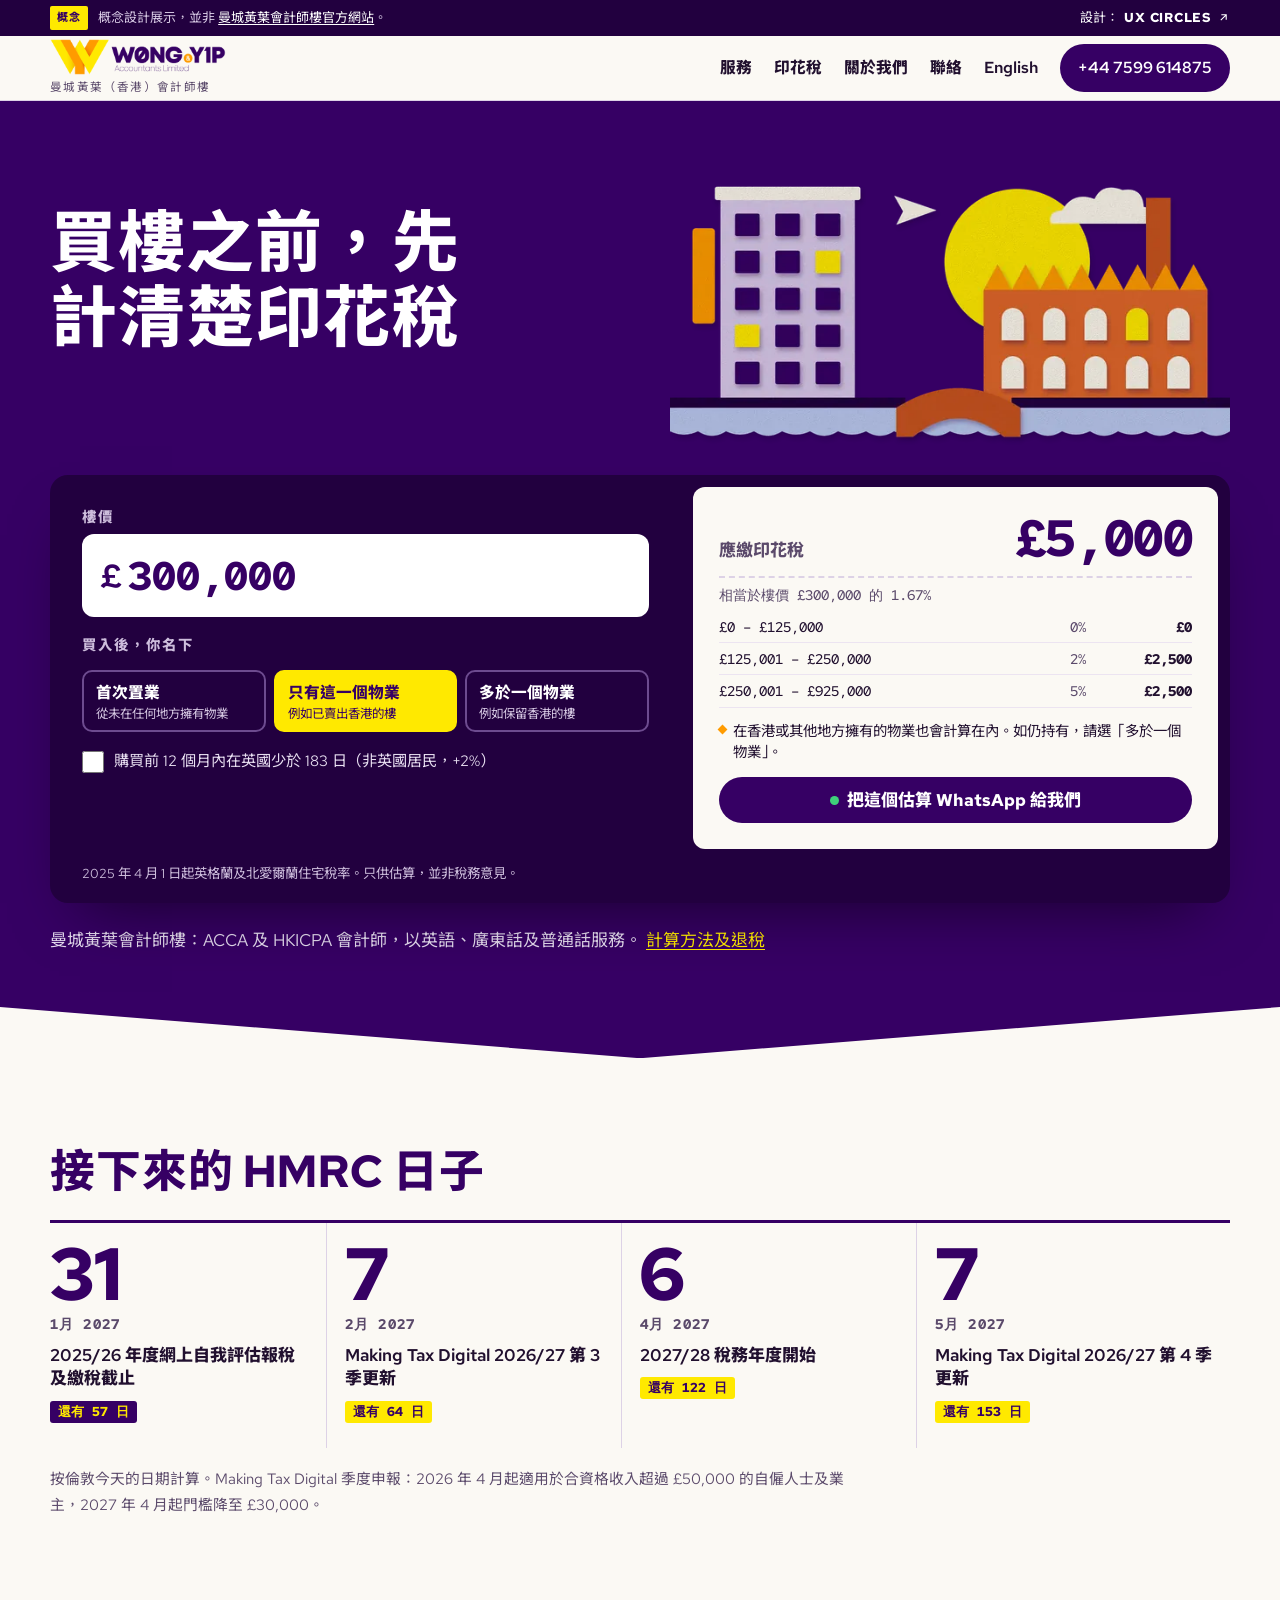
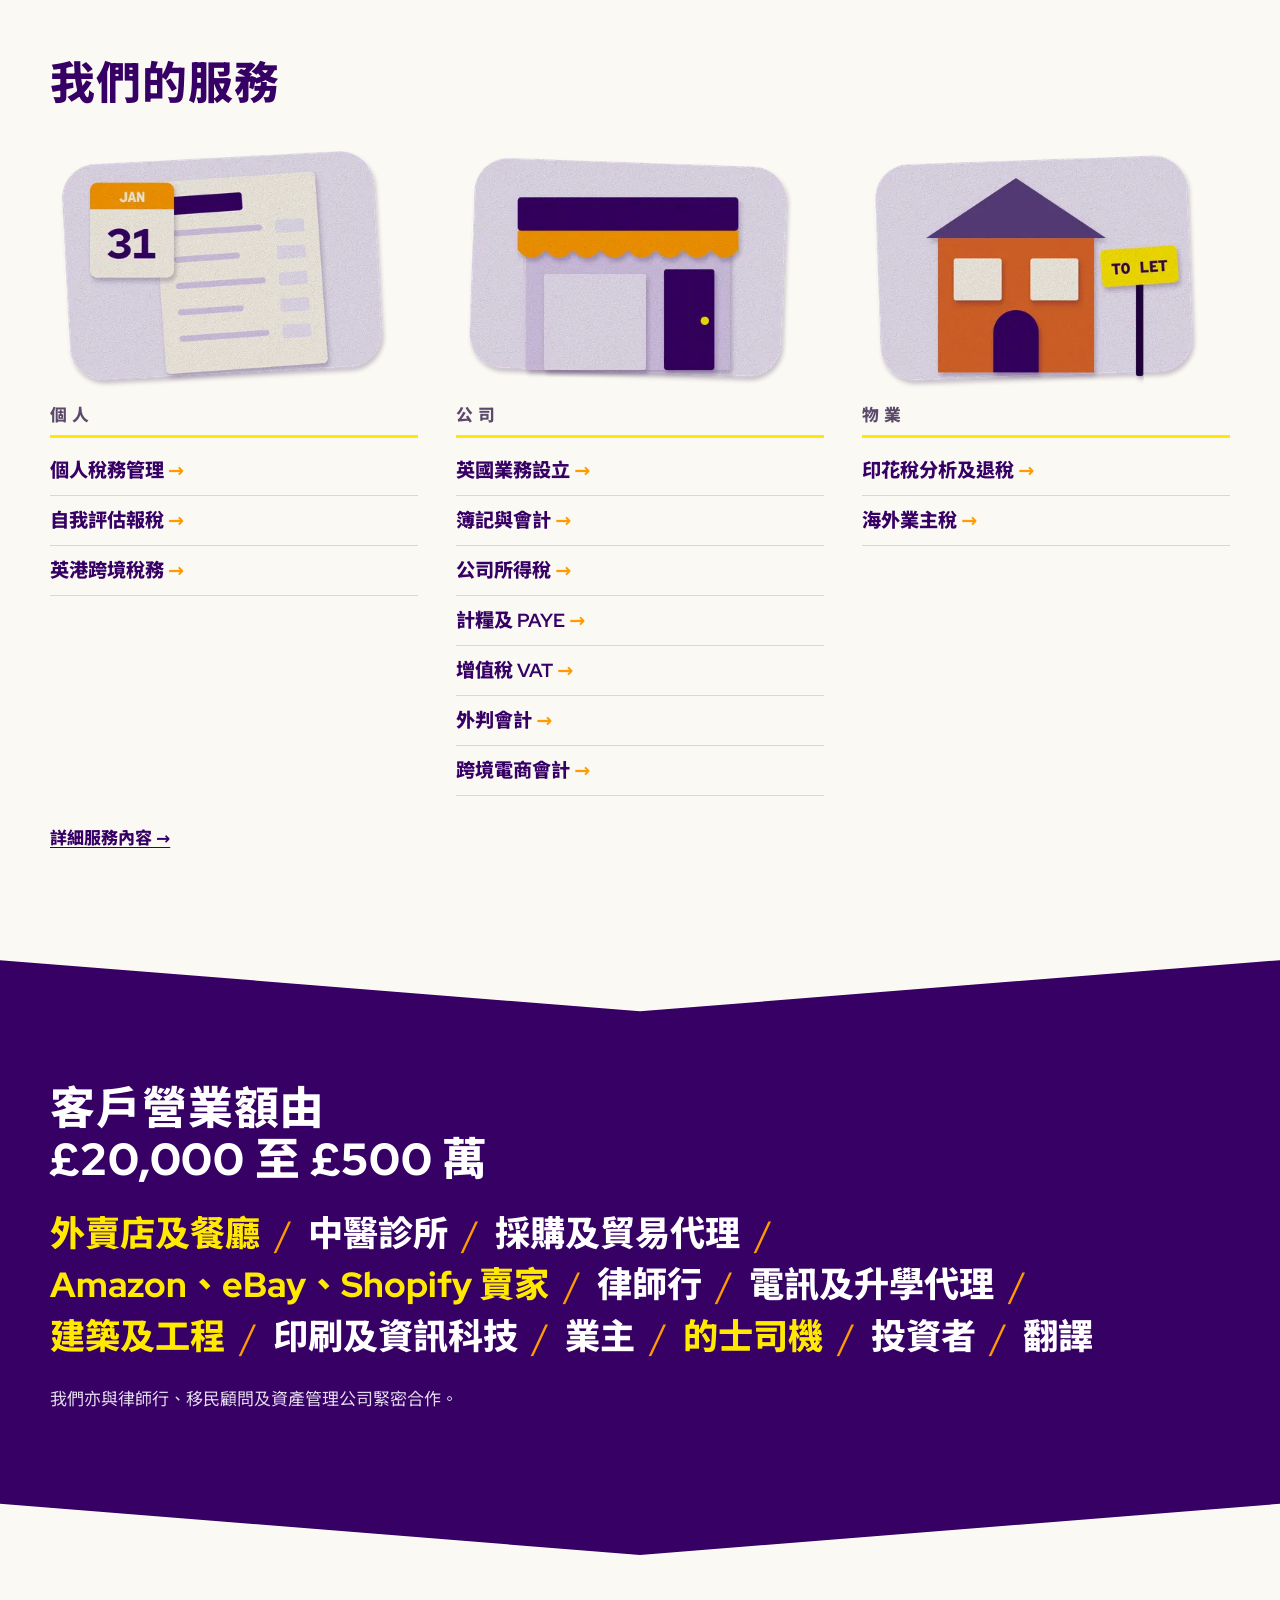
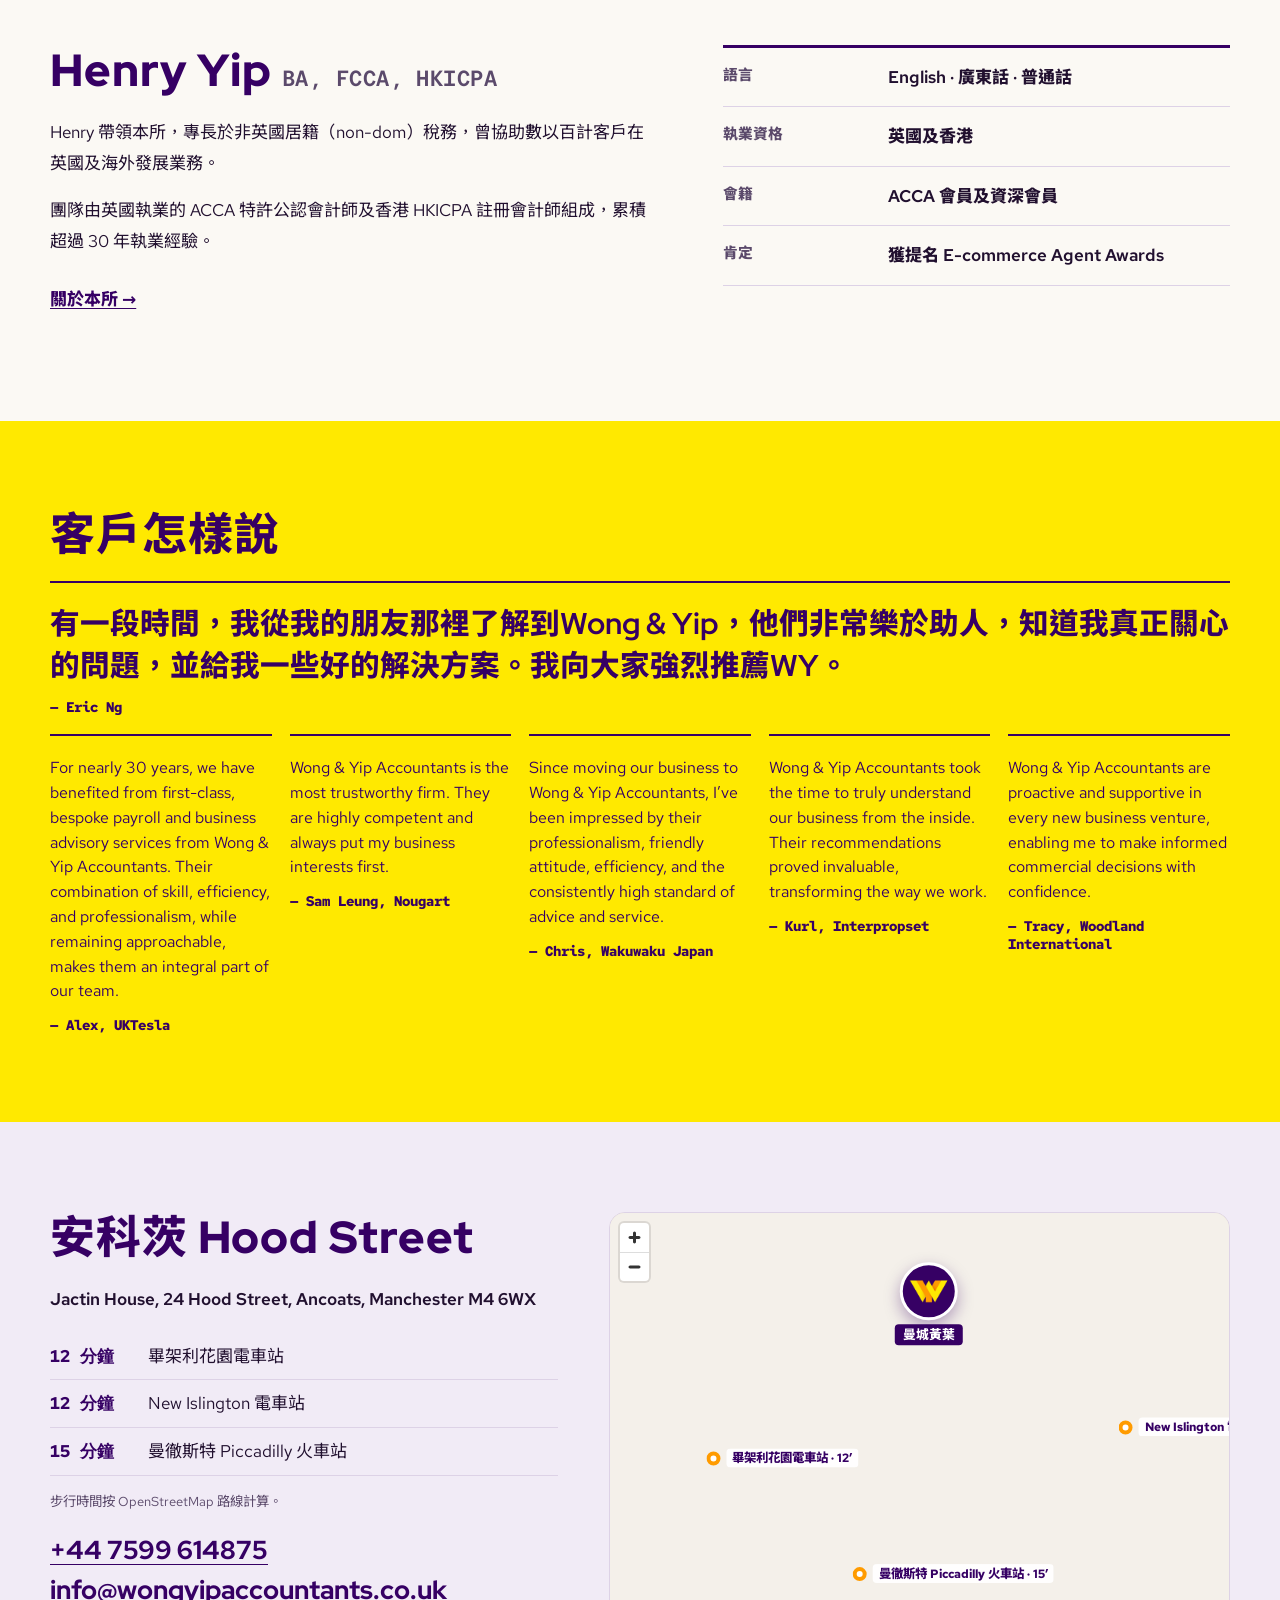
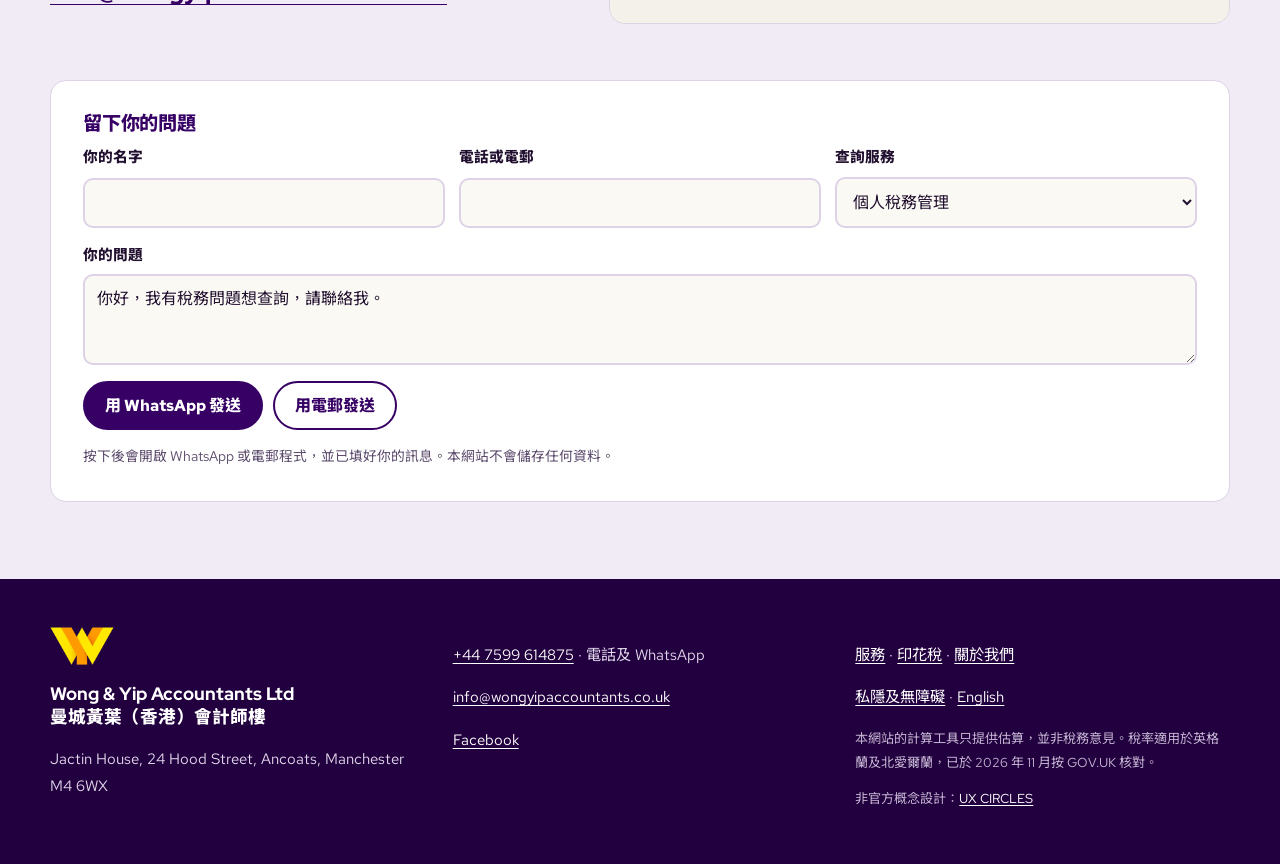
==== commit 28e0d463: "Standardise the UX CIRCLES concept credit Concept bar reads "Designed by UX CIRCLES" (設計：/设计：UX CIRC" ====
--- a/index.html
+++ b/index.html
@@ -173,7 +173,7 @@
       <p><a href="services.html">服務</a> · <a href="stamp-duty.html">印花稅</a> · <a href="about.html">關於我們</a></p>
       <p><a href="privacy.html">私隱及無障礙</a> · <a href="en/" lang="en">English</a></p>
       <p class="foot-small">本網站的計算工具只提供估算，並非稅務意見。稅率適用於英格蘭及北愛爾蘭，已於 2026 年 11 月按 GOV.UK 核對。</p>
-      <p class="foot-small"><span class="concept-note">非官方概念設計： <a href="https://ux-circles.com/professionals" target="_blank" rel="noopener">UX CIRCLES</a></span></p>
+      <p class="foot-small"><span class="concept-note">非官方概念設計：<a href="https://ux-circles.com/professionals" target="_blank" rel="noopener">UX CIRCLES</a></span></p>
     </div>
   </div>
 </footer>
